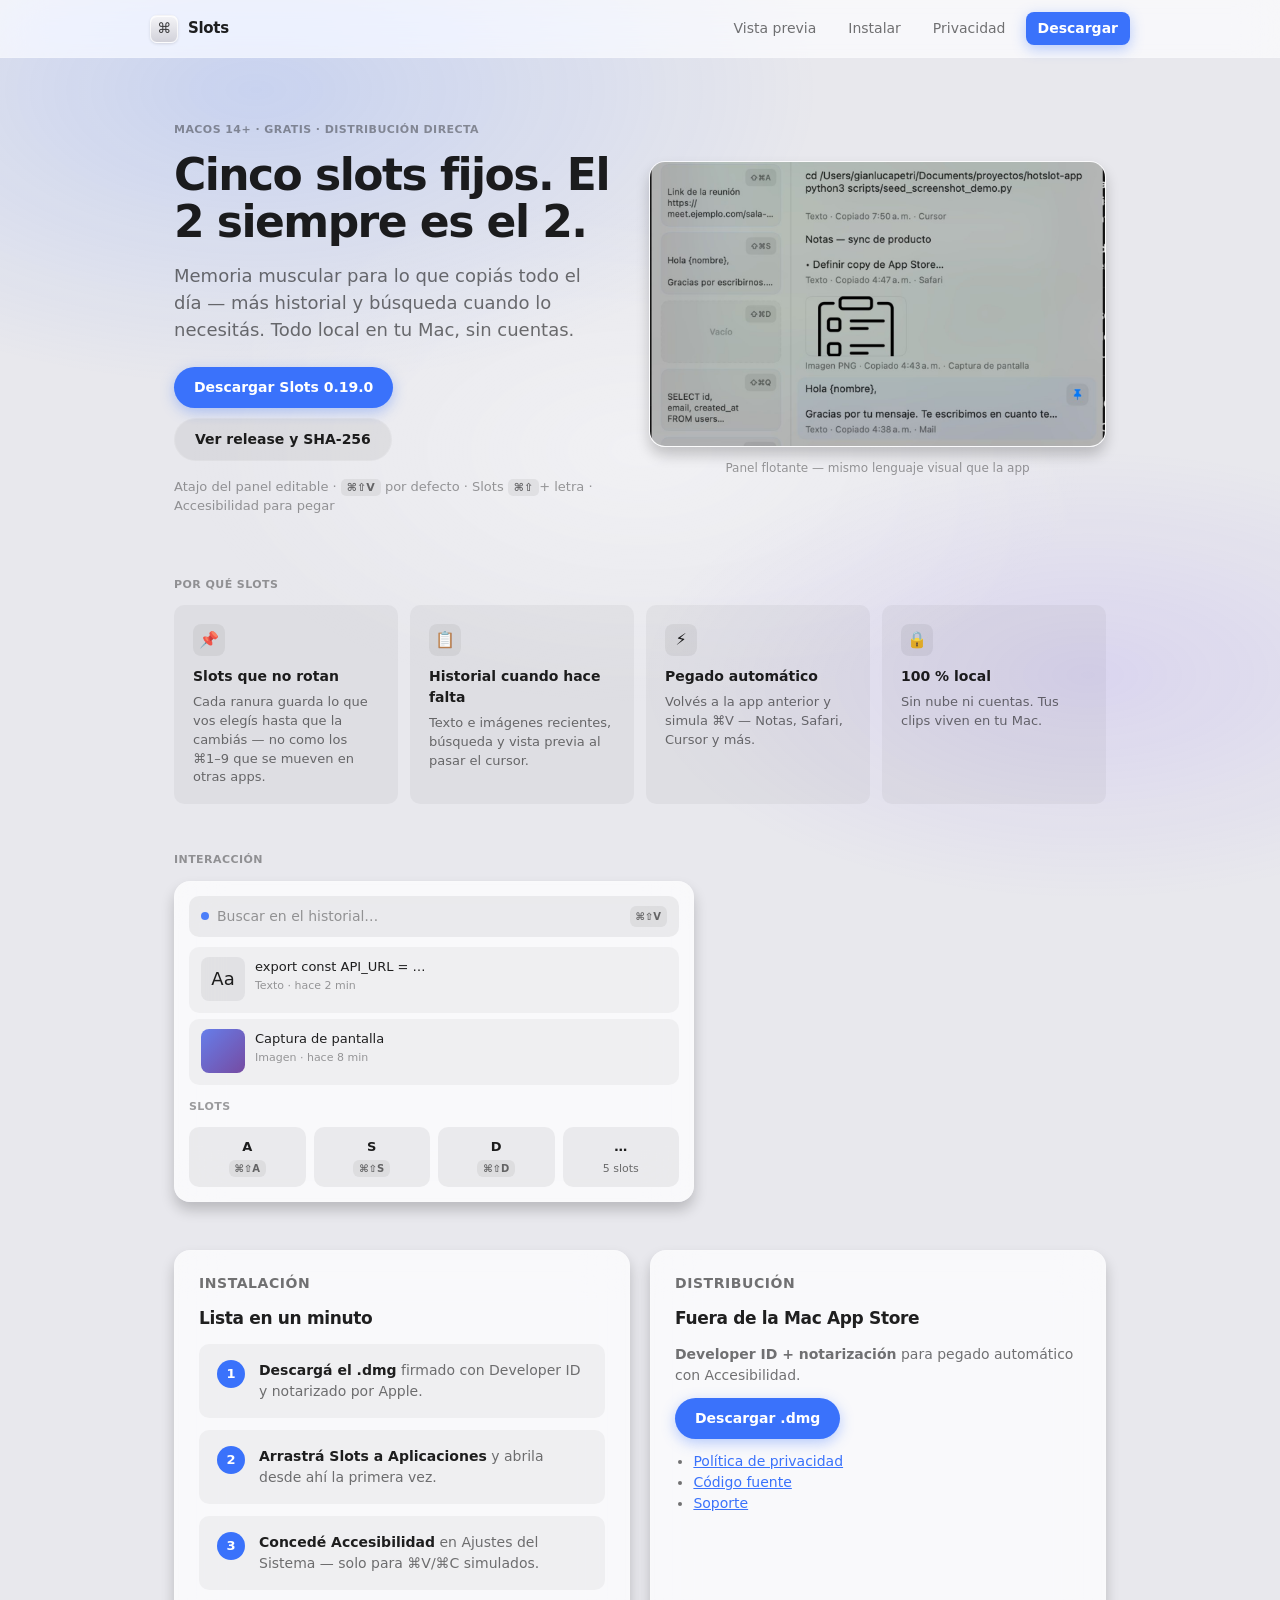
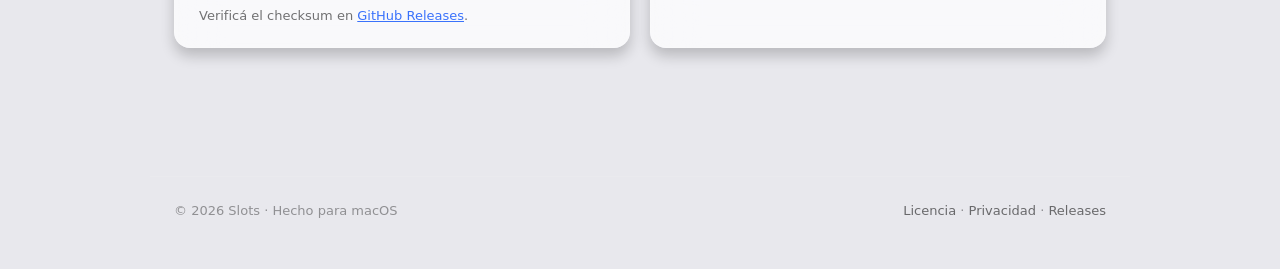
==== docs/index.html @ 7f7fb6ba "fix(mac): v0.19.0 — modales del panel y nueva biblioteca. Los .sheet no abrían en NSPanel; overlay c" ====
<!DOCTYPE html>
<html lang="es">
<head>
  <meta charset="utf-8">
  <meta name="viewport" content="width=device-width, initial-scale=1">
  <title>Slots — Portapapeles fijos para macOS</title>
  <meta name="description" content="Cinco slots fijos que no rotan, historial local y pegado automático. Gratis para macOS.">
  <meta property="og:title" content="Slots — Portapapeles fijos para macOS">
  <meta property="og:description" content="El slot 2 siempre es el slot 2. Developer ID + notarizado.">
  <meta property="og:type" content="website">
  <link rel="icon" href="favicon.svg" type="image/svg+xml">
  <link rel="stylesheet" href="hotslot.css">
</head>
<body>
  <div class="page-backdrop" aria-hidden="true"></div>

  <header class="site-header">
    <div class="site-header-inner">
      <a class="brand" href="./">
        <span class="brand-mark" aria-hidden="true">⌘</span>
        Slots
      </a>
      <nav class="nav-links" aria-label="Principal">
        <a href="#demo">Vista previa</a>
        <a href="#instalar">Instalar</a>
        <a href="privacy.html">Privacidad</a>
        <a class="btn btn-primary" id="nav-download" href="https://github.com/gianpetrii/hotslot-app/releases/latest/download/Slots-0.19.0.dmg">Descargar</a>
      </nav>
    </div>
  </header>

  <section class="hero">
    <div class="hero-copy">
      <p class="section-label">macOS 14+ · Gratis · Distribución directa</p>
      <h1>Cinco slots fijos. El 2 siempre es el 2.</h1>
      <p class="hero-lead">
        Memoria muscular para lo que copiás todo el día — más historial y búsqueda cuando lo necesitás.
        Todo local en tu Mac, sin cuentas.
      </p>
      <div class="hero-cta">
        <a class="btn btn-primary" id="hero-download" href="https://github.com/gianpetrii/hotslot-app/releases/latest/download/Slots-0.19.0.dmg">
          Descargar Slots 0.19.0
        </a>
        <a class="btn btn-secondary" href="https://github.com/gianpetrii/hotslot-app/releases/latest">Ver release y SHA-256</a>
      </div>
      <p class="hero-meta">
        Atajo del panel editable · <kbd>⌘⇧V</kbd> por defecto · Slots <kbd>⌘⇧</kbd>+ letra · Accesibilidad para pegar
      </p>
    </div>

    <div class="hero-panel-wrap">
      <div class="hero-panel panel-glass">
        <img
          class="panel-shot"
          src="app-store-screenshots/1280x800/01-panel-principal.png"
          width="1280"
          height="800"
          alt="Panel de Slots con historial y slots laterales"
          loading="eager"
          decoding="async"
        >
      </div>
      <p class="panel-chrome-caption">Panel flotante — mismo lenguaje visual que la app</p>
    </div>
  </section>

  <div class="content">
    <p class="section-label">Por qué Slots</p>
    <div class="features">
      <article class="feature-card">
        <div class="feature-icon" aria-hidden="true">📌</div>
        <h3>Slots que no rotan</h3>
        <p>Cada ranura guarda lo que vos elegís hasta que la cambiás — no como los ⌘1–9 que se mueven en otras apps.</p>
      </article>
      <article class="feature-card">
        <div class="feature-icon" aria-hidden="true">📋</div>
        <h3>Historial cuando hace falta</h3>
        <p>Texto e imágenes recientes, búsqueda y vista previa al pasar el cursor.</p>
      </article>
      <article class="feature-card">
        <div class="feature-icon" aria-hidden="true">⚡</div>
        <h3>Pegado automático</h3>
        <p>Volvés a la app anterior y simula ⌘V — Notas, Safari, Cursor y más.</p>
      </article>
      <article class="feature-card">
        <div class="feature-icon" aria-hidden="true">🔒</div>
        <h3>100 % local</h3>
        <p>Sin nube ni cuentas. Tus clips viven en tu Mac.</p>
      </article>
    </div>

    <div class="demo-block" id="demo">
      <p class="section-label">Interacción</p>
      <div class="demo-panel panel-glass">
        <div class="demo-search" role="presentation">
          <span class="dot" aria-hidden="true"></span>
          <span>Buscar en el historial…</span>
          <span style="margin-left: auto" class="kbd-badge">⌘⇧V</span>
        </div>
        <div class="demo-row">
          <div class="demo-thumb text" aria-hidden="true">Aa</div>
          <div class="demo-row-body">
            <p class="demo-row-title">export const API_URL = …</p>
            <p class="demo-row-sub">Texto · hace 2 min</p>
            <p class="demo-row-preview">Clic en el badge del atajo para editarlo — panel y slots.</p>
          </div>
        </div>
        <div class="demo-row">
          <div class="demo-thumb" aria-hidden="true"></div>
          <div class="demo-row-body">
            <p class="demo-row-title">Captura de pantalla</p>
            <p class="demo-row-sub">Imagen · hace 8 min</p>
            <p class="demo-row-preview">Dos badges por slot: pegar y guardar.</p>
          </div>
        </div>
        <p class="section-label" style="margin-top: 14px; margin-bottom: 8px;">Slots</p>
        <div class="slots-row">
          <div class="slot-chip"><strong>A</strong><span class="kbd-badge">⌘⇧A</span></div>
          <div class="slot-chip"><strong>S</strong><span class="kbd-badge">⌘⇧S</span></div>
          <div class="slot-chip"><strong>D</strong><span class="kbd-badge">⌘⇧D</span></div>
          <div class="slot-chip"><strong>…</strong>5 slots</div>
        </div>
      </div>
    </div>

    <div class="two-col" id="instalar">
      <div class="panel-glass glass-section">
        <p class="section-label">Instalación</p>
        <h2>Lista en un minuto</h2>
        <ol class="install-steps">
          <li>
            <span class="step-num">1</span>
            <p><strong>Descargá el .dmg</strong> firmado con Developer ID y notarizado por Apple.</p>
          </li>
          <li>
            <span class="step-num">2</span>
            <p><strong>Arrastrá Slots a Aplicaciones</strong> y abrila desde ahí la primera vez.</p>
          </li>
          <li>
            <span class="step-num">3</span>
            <p><strong>Concedé Accesibilidad</strong> en Ajustes del Sistema — solo para ⌘V/⌘C simulados.</p>
          </li>
        </ol>
        <p style="margin-top: 16px; font-size: 13px;">
          Verificá el checksum en
          <a href="https://github.com/gianpetrii/hotslot-app/releases/latest">GitHub Releases</a>.
        </p>
      </div>

      <div class="panel-glass glass-section">
        <p class="section-label">Distribución</p>
        <h2>Fuera de la Mac App Store</h2>
        <p>
          <strong>Developer ID + notarización</strong> para pegado automático con Accesibilidad.
        </p>
        <p>
          <a class="btn btn-primary" href="https://github.com/gianpetrii/hotslot-app/releases/latest/download/Slots-0.19.0.dmg">Descargar .dmg</a>
        </p>
        <ul>
          <li><a href="privacy.html">Política de privacidad</a></li>
          <li><a href="https://github.com/gianpetrii/hotslot-app">Código fuente</a></li>
          <li><a href="mailto:gianluca.petri.98@gmail.com">Soporte</a></li>
        </ul>
      </div>
    </div>
  </div>

  <footer class="site-footer">
    <span>© 2026 Slots · Hecho para macOS</span>
    <span>
      <a href="purchase.html">Licencia</a>
      ·
      <a href="privacy.html">Privacidad</a>
      ·
      <a href="https://github.com/gianpetrii/hotslot-app/releases/latest">Releases</a>
    </span>
  </footer>

  <script>
    (function () {
      var version = "0.19.0";
      var dmgName = "Slots-" + version + ".dmg";
      var base = "https://github.com/gianpetrii/hotslot-app/releases/latest/download/";
      document.querySelectorAll("#hero-download, #nav-download, .glass-section .btn-primary").forEach(function (el) {
        var href = el.getAttribute("href");
        if (href && href.indexOf(".dmg") !== -1) {
          el.setAttribute("href", base + dmgName);
        }
      });
    })();
  </script>
</body>
</html>
---- docs/hotslot.css ----
/* HotSlot web — tokens alineados a HotSlotDesign.swift */
:root {
  color-scheme: light dark;
  --panel-radius: 16px;
  --card-radius: 10px;
  --row-radius: 10px;
  --panel-width: 572px;
  --accent: #3a72fb;
  --accent-hover: #2f63e8;
  --spring: cubic-bezier(0.22, 1, 0.36, 1);
  --spring-bounce: cubic-bezier(0.16, 1.18, 0.28, 1);
  --text: rgba(0, 0, 0, 0.88);
  --text-secondary: rgba(0, 0, 0, 0.55);
  --text-tertiary: rgba(0, 0, 0, 0.38);
  --fill-row: rgba(0, 0, 0, 0.04);
  --fill-row-hover: rgba(0, 0, 0, 0.07);
  --fill-control: rgba(0, 0, 0, 0.06);
  --stroke-panel: rgba(255, 255, 255, 0.14);
  --glass: rgba(255, 255, 255, 0.72);
  --glass-strong: rgba(255, 255, 255, 0.85);
  --shadow-panel: 0 8px 14px rgba(0, 0, 0, 0.2);
  --shadow-soft: 0 2px 12px rgba(0, 0, 0, 0.08);
  --blur: 24px;
  --max-width: 980px;
  --release-dmg: Slots-0.19.0.dmg;
}

@media (prefers-color-scheme: dark) {
  :root {
    --text: rgba(255, 255, 255, 0.92);
    --text-secondary: rgba(255, 255, 255, 0.58);
    --text-tertiary: rgba(255, 255, 255, 0.38);
    --fill-row: rgba(255, 255, 255, 0.06);
    --fill-row-hover: rgba(255, 255, 255, 0.1);
    --fill-control: rgba(255, 255, 255, 0.08);
    --stroke-panel: rgba(255, 255, 255, 0.14);
    --glass: rgba(40, 40, 42, 0.72);
    --glass-strong: rgba(44, 44, 46, 0.88);
    --shadow-panel: 0 12px 28px rgba(0, 0, 0, 0.45);
    --shadow-soft: 0 2px 16px rgba(0, 0, 0, 0.35);
  }
}

*, *::before, *::after { box-sizing: border-box; }

html {
  scroll-behavior: smooth;
}

@media (prefers-reduced-motion: reduce) {
  html { scroll-behavior: auto; }
  *, *::before, *::after {
    animation-duration: 0.01ms !important;
    animation-iteration-count: 1 !important;
    transition-duration: 0.01ms !important;
  }
}

body {
  margin: 0;
  min-height: 100vh;
  font-family: -apple-system, BlinkMacSystemFont, "SF Pro Text", "SF Pro Display", system-ui, sans-serif;
  font-size: 15px;
  line-height: 1.5;
  color: var(--text);
  background: #e8e8ed;
  overflow-x: hidden;
}

@media (prefers-color-scheme: dark) {
  body { background: #1c1c1e; }
}

/* Fondo tipo escritorio macOS */
.page-backdrop {
  position: fixed;
  inset: 0;
  z-index: -1;
  background:
    radial-gradient(ellipse 80% 60% at 20% 10%, rgba(58, 114, 251, 0.18), transparent 55%),
    radial-gradient(ellipse 70% 50% at 85% 75%, rgba(120, 80, 255, 0.12), transparent 50%),
    radial-gradient(ellipse 50% 40% at 50% 50%, rgba(255, 255, 255, 0.4), transparent 70%);
  filter: blur(0);
}

@media (prefers-color-scheme: dark) {
  .page-backdrop {
    background:
      radial-gradient(ellipse 80% 60% at 20% 10%, rgba(58, 114, 251, 0.22), transparent 55%),
      radial-gradient(ellipse 70% 50% at 85% 75%, rgba(100, 60, 200, 0.15), transparent 50%),
      radial-gradient(ellipse 60% 50% at 50% 40%, rgba(255, 255, 255, 0.04), transparent 60%);
  }
}

.site-header {
  position: sticky;
  top: 0;
  z-index: 50;
  padding: 12px 20px;
  backdrop-filter: saturate(180%) blur(20px);
  -webkit-backdrop-filter: saturate(180%) blur(20px);
  background: color-mix(in srgb, var(--glass-strong) 75%, transparent);
  border-bottom: 0.5px solid color-mix(in srgb, var(--stroke-panel) 80%, transparent);
}

.site-header-inner {
  max-width: var(--max-width);
  margin: 0 auto;
  display: flex;
  align-items: center;
  justify-content: space-between;
  gap: 16px;
}

.brand {
  display: flex;
  align-items: center;
  gap: 10px;
  text-decoration: none;
  color: var(--text);
  font-weight: 600;
  font-size: 15px;
  letter-spacing: -0.02em;
}

.brand-mark {
  width: 28px;
  height: 28px;
  border-radius: 7px;
  background: linear-gradient(180deg, #f4f4f7 0%, #d2d2da 100%);
  border: 0.5px solid rgba(255, 255, 255, 0.75);
  box-shadow:
    0 1px 3px rgba(0, 0, 0, 0.12),
    inset 0 1px 0 rgba(255, 255, 255, 0.85);
  color: #3a3a3c;
  display: grid;
  place-items: center;
  font-size: 14px;
  font-weight: 500;
}

@media (prefers-color-scheme: dark) {
  .brand-mark {
    background: linear-gradient(180deg, #5c5c62 0%, #3d3d42 100%);
    border-color: rgba(255, 255, 255, 0.12);
    box-shadow:
      0 1px 4px rgba(0, 0, 0, 0.35),
      inset 0 1px 0 rgba(255, 255, 255, 0.12);
    color: #f2f2f7;
  }
}

.nav-links {
  display: flex;
  align-items: center;
  gap: 8px;
  flex-wrap: wrap;
}

.nav-links a {
  color: var(--text-secondary);
  text-decoration: none;
  font-size: 14px;
  padding: 6px 12px;
  border-radius: 8px;
  transition: background 0.2s var(--spring), color 0.2s var(--spring);
}

.nav-links a:hover {
  color: var(--text);
  background: var(--fill-control);
}

.panel-glass {
  background: var(--glass);
  backdrop-filter: saturate(180%) blur(var(--blur));
  -webkit-backdrop-filter: saturate(180%) blur(var(--blur));
  border-radius: var(--panel-radius);
  border: 0.5px solid var(--stroke-panel);
  box-shadow: var(--shadow-panel);
}

.section-label {
  font-size: 11px;
  font-weight: 600;
  letter-spacing: 0.04em;
  text-transform: uppercase;
  color: var(--text-tertiary);
  margin: 0 0 12px;
}

.btn {
  display: inline-flex;
  align-items: center;
  justify-content: center;
  gap: 8px;
  padding: 10px 20px;
  border-radius: 980px;
  font-size: 14px;
  font-weight: 600;
  text-decoration: none;
  border: none;
  cursor: pointer;
  transition: transform 0.25s var(--spring), box-shadow 0.25s var(--spring), background 0.2s;
}

.btn:active { transform: scale(0.98); }

.btn-primary {
  background: var(--accent);
  color: #fff !important;
  box-shadow: 0 4px 14px rgba(58, 114, 251, 0.35);
}

.btn-primary:hover {
  background: var(--accent-hover);
  box-shadow: 0 6px 20px rgba(58, 114, 251, 0.42);
}

.btn-secondary {
  background: var(--fill-control);
  color: var(--text) !important;
  border: 0.5px solid var(--stroke-panel);
}

.btn-secondary:hover {
  background: var(--fill-row-hover);
}

.hero {
  max-width: var(--max-width);
  margin: 0 auto;
  padding: 48px 24px 32px;
  display: grid;
  grid-template-columns: 1fr;
  gap: 40px;
  align-items: center;
}

@media (min-width: 860px) {
  .hero {
    grid-template-columns: 1fr 1.05fr;
    padding: 64px 24px 48px;
  }
}

.hero h1 {
  font-size: clamp(2rem, 4vw, 2.75rem);
  font-weight: 700;
  letter-spacing: -0.035em;
  line-height: 1.08;
  margin: 0 0 16px;
}

.hero-lead {
  font-size: 1.125rem;
  color: var(--text-secondary);
  margin: 0 0 24px;
  max-width: 36ch;
}

.hero-cta {
  display: flex;
  flex-wrap: wrap;
  gap: 10px;
  margin-bottom: 16px;
}

.hero-meta {
  font-size: 13px;
  color: var(--text-tertiary);
}

.hero-meta kbd {
  font-family: inherit;
  font-size: 11px;
  font-weight: 600;
  padding: 2px 6px;
  border-radius: 5px;
  background: var(--fill-control);
  color: var(--text-secondary);
}

/* Preview del panel */
.hero-panel-wrap {
  perspective: 1200px;
  display: flex;
  flex-direction: column;
  align-items: center;
  justify-content: center;
}

.hero-panel {
  width: min(100%, var(--panel-width));
  transform-origin: top center;
  animation: panel-unfold 1.1s var(--spring-bounce) both;
  animation-delay: 0.15s;
}

@keyframes panel-unfold {
  0% {
    opacity: 0;
    transform: scale(0.88) translateY(20px);
  }
  100% {
    opacity: 1;
    transform: scale(1) translateY(0);
  }
}

.panel-shot {
  display: block;
  width: 100%;
  height: auto;
  border-radius: calc(var(--panel-radius) - 1px);
}

.panel-chrome-caption {
  text-align: center;
  font-size: 12px;
  color: var(--text-tertiary);
  margin-top: 12px;
}

.content {
  max-width: var(--max-width);
  margin: 0 auto;
  padding: 0 24px 64px;
}

.features {
  display: grid;
  grid-template-columns: repeat(auto-fit, minmax(200px, 1fr));
  gap: 12px;
  margin-bottom: 48px;
}

.feature-card {
  padding: 18px 18px 16px;
  border-radius: var(--card-radius);
  background: var(--fill-row);
  border: 0.5px solid transparent;
  transition: background 0.3s var(--spring), transform 0.3s var(--spring), border-color 0.3s;
}

.feature-card:hover {
  background: var(--fill-row-hover);
  transform: translateY(-2px);
  border-color: color-mix(in srgb, var(--stroke-panel) 50%, transparent);
}

.feature-icon {
  width: 32px;
  height: 32px;
  border-radius: 8px;
  background: var(--fill-control);
  display: grid;
  place-items: center;
  font-size: 16px;
  margin-bottom: 10px;
}

.feature-card h3 {
  margin: 0 0 6px;
  font-size: 14px;
  font-weight: 600;
}

.feature-card p {
  margin: 0;
  font-size: 13px;
  color: var(--text-secondary);
  line-height: 1.45;
}

.demo-block {
  margin-bottom: 48px;
}

.demo-panel {
  padding: 14px;
  max-width: 520px;
}

.demo-search {
  display: flex;
  align-items: center;
  gap: 8px;
  padding: 10px 12px;
  border-radius: var(--card-radius);
  background: var(--fill-control);
  margin-bottom: 10px;
  font-size: 14px;
  color: var(--text-tertiary);
}

.demo-search .dot {
  width: 8px;
  height: 8px;
  border-radius: 50%;
  background: var(--accent);
  opacity: 0.9;
  animation: pulse 2s ease-in-out infinite;
}

@keyframes pulse {
  0%, 100% { opacity: 0.5; transform: scale(1); }
  50% { opacity: 1; transform: scale(1.15); }
}

.demo-row {
  display: flex;
  align-items: flex-start;
  gap: 10px;
  padding: 10px 12px;
  margin-bottom: 6px;
  border-radius: var(--row-radius);
  background: var(--fill-row);
  cursor: default;
  transition: background 0.32s cubic-bezier(0.32, 0.92, 0.32, 1), padding 0.32s cubic-bezier(0.32, 0.92, 0.32, 1);
}

.demo-row:hover {
  background: var(--fill-row-hover);
  padding-bottom: 14px;
}

.demo-thumb {
  width: 44px;
  height: 44px;
  border-radius: 8px;
  background: linear-gradient(135deg, #667eea 0%, #764ba2 100%);
  flex-shrink: 0;
}

.demo-thumb.text {
  background: var(--fill-control);
  font-size: 18px;
  display: grid;
  place-items: center;
}

.demo-row-body {
  flex: 1;
  min-width: 0;
}

.demo-row-title {
  font-size: 13px;
  margin: 0 0 2px;
  white-space: nowrap;
  overflow: hidden;
  text-overflow: ellipsis;
}

.demo-row-sub {
  font-size: 11px;
  color: var(--text-tertiary);
  margin: 0;
}

.demo-row-preview {
  font-size: 12px;
  color: var(--text-secondary);
  margin: 8px 0 0;
  max-height: 0;
  overflow: hidden;
  opacity: 0;
  transition: max-height 0.35s cubic-bezier(0.32, 0.92, 0.32, 1), opacity 0.25s;
}

.demo-row:hover .demo-row-preview {
  max-height: 80px;
  opacity: 1;
}

.kbd-badge {
  font-size: 10px;
  font-weight: 600;
  color: var(--text-secondary);
  padding: 3px 6px;
  border-radius: 6px;
  background: var(--fill-control);
  white-space: nowrap;
}

.slots-row {
  display: flex;
  gap: 8px;
  margin-top: 12px;
  flex-wrap: wrap;
}

.slot-chip {
  flex: 1;
  min-width: 64px;
  padding: 10px 8px;
  text-align: center;
  border-radius: var(--card-radius);
  background: var(--fill-control);
  font-size: 11px;
  color: var(--text-secondary);
  transition: transform 0.25s var(--spring), background 0.2s;
}

.slot-chip:hover {
  transform: scale(1.03);
  background: var(--fill-row-hover);
}

.slot-chip strong {
  display: block;
  font-size: 13px;
  color: var(--text);
  margin-bottom: 4px;
}

.install-steps {
  display: grid;
  gap: 12px;
  margin: 0;
  padding: 0;
  list-style: none;
}

.install-steps li {
  display: flex;
  gap: 14px;
  align-items: flex-start;
  padding: 16px 18px;
  border-radius: var(--card-radius);
  background: var(--fill-row);
}

.step-num {
  flex-shrink: 0;
  width: 28px;
  height: 28px;
  border-radius: 50%;
  background: var(--accent);
  color: #fff;
  font-size: 13px;
  font-weight: 700;
  display: grid;
  place-items: center;
}

.install-steps p {
  margin: 0;
  font-size: 14px;
  color: var(--text-secondary);
}

.install-steps strong {
  color: var(--text);
}

.two-col {
  display: grid;
  gap: 20px;
  margin-bottom: 48px;
}

@media (min-width: 720px) {
  .two-col { grid-template-columns: 1fr 1fr; }
}

.glass-section {
  padding: 22px 24px;
  margin-bottom: 16px;
}

.glass-section h2 {
  font-size: 17px;
  font-weight: 600;
  letter-spacing: -0.02em;
  margin: 0 0 12px;
}

.glass-section p {
  margin: 0 0 12px;
  color: var(--text-secondary);
  font-size: 14px;
}

.glass-section p:last-child { margin-bottom: 0; }

.glass-section ul {
  margin: 0;
  padding-left: 1.15rem;
  color: var(--text-secondary);
  font-size: 14px;
}

.glass-section a:not(.btn) {
  color: var(--accent);
}

.site-footer {
  max-width: var(--max-width);
  margin: 0 auto;
  padding: 24px 24px 48px;
  font-size: 13px;
  color: var(--text-tertiary);
  display: flex;
  flex-wrap: wrap;
  gap: 12px 20px;
  justify-content: space-between;
  border-top: 0.5px solid color-mix(in srgb, var(--stroke-panel) 60%, transparent);
}

.site-footer a {
  color: var(--text-secondary);
  text-decoration: none;
}

.site-footer a:hover { color: var(--text); }

/* Privacy / docs pages */
.doc-main {
  max-width: 680px;
  margin: 0 auto;
  padding: 40px 24px 64px;
}

.doc-main h1 {
  font-size: 2rem;
  font-weight: 700;
  letter-spacing: -0.03em;
  margin: 0 0 8px;
}

.doc-updated {
  color: var(--text-tertiary);
  font-size: 14px;
  margin-bottom: 28px;
}
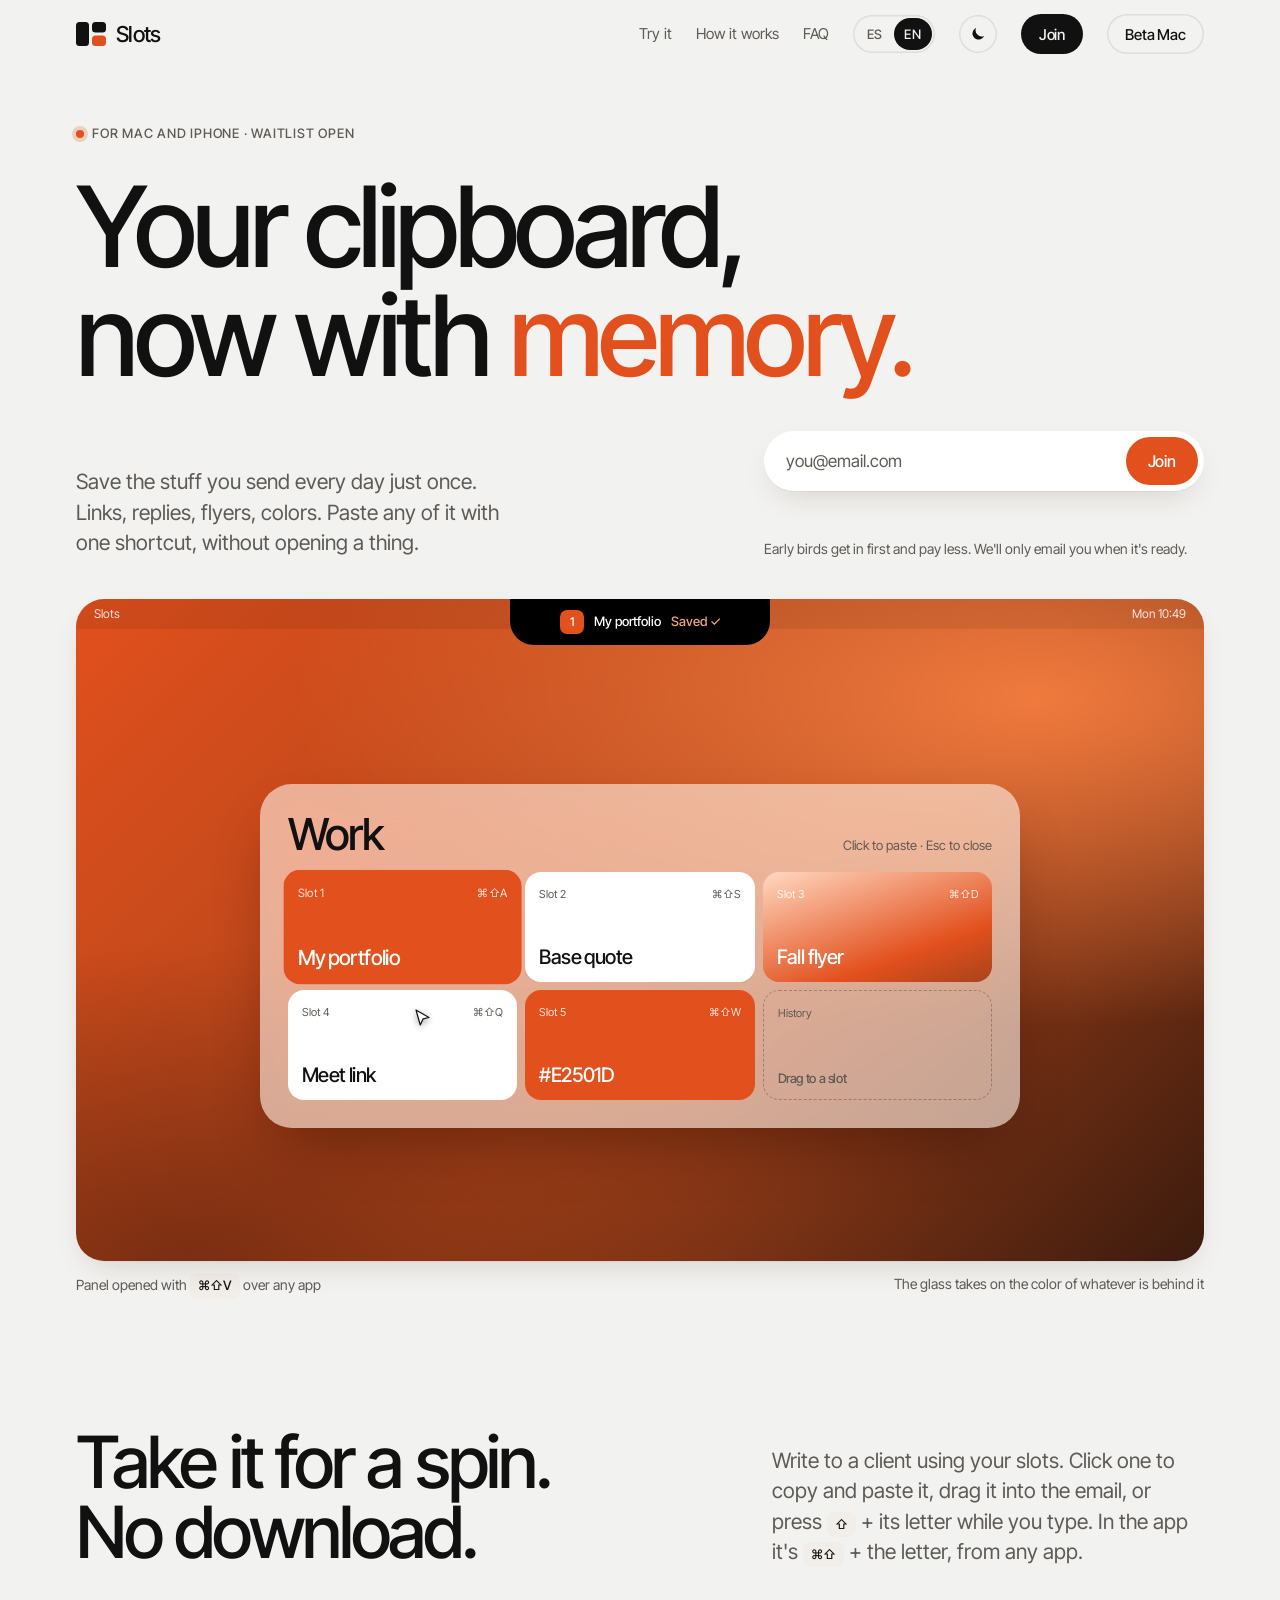
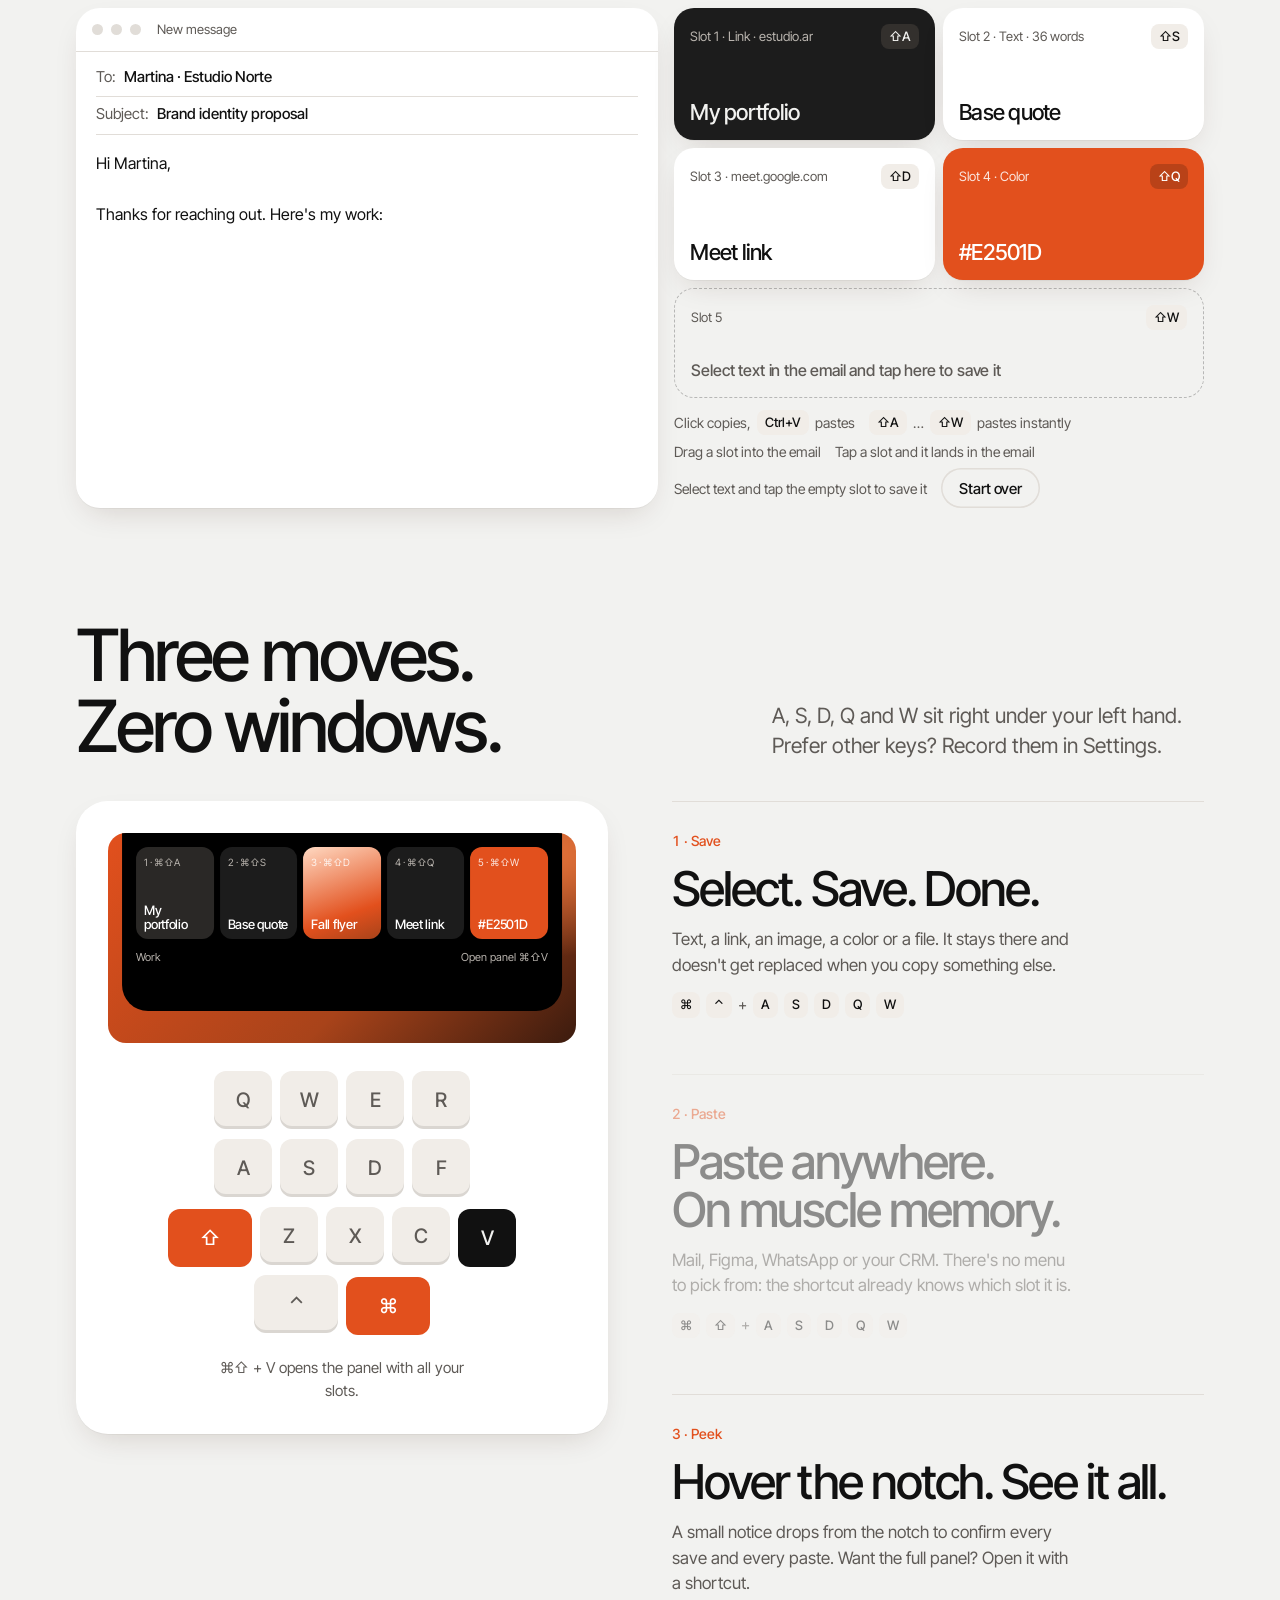
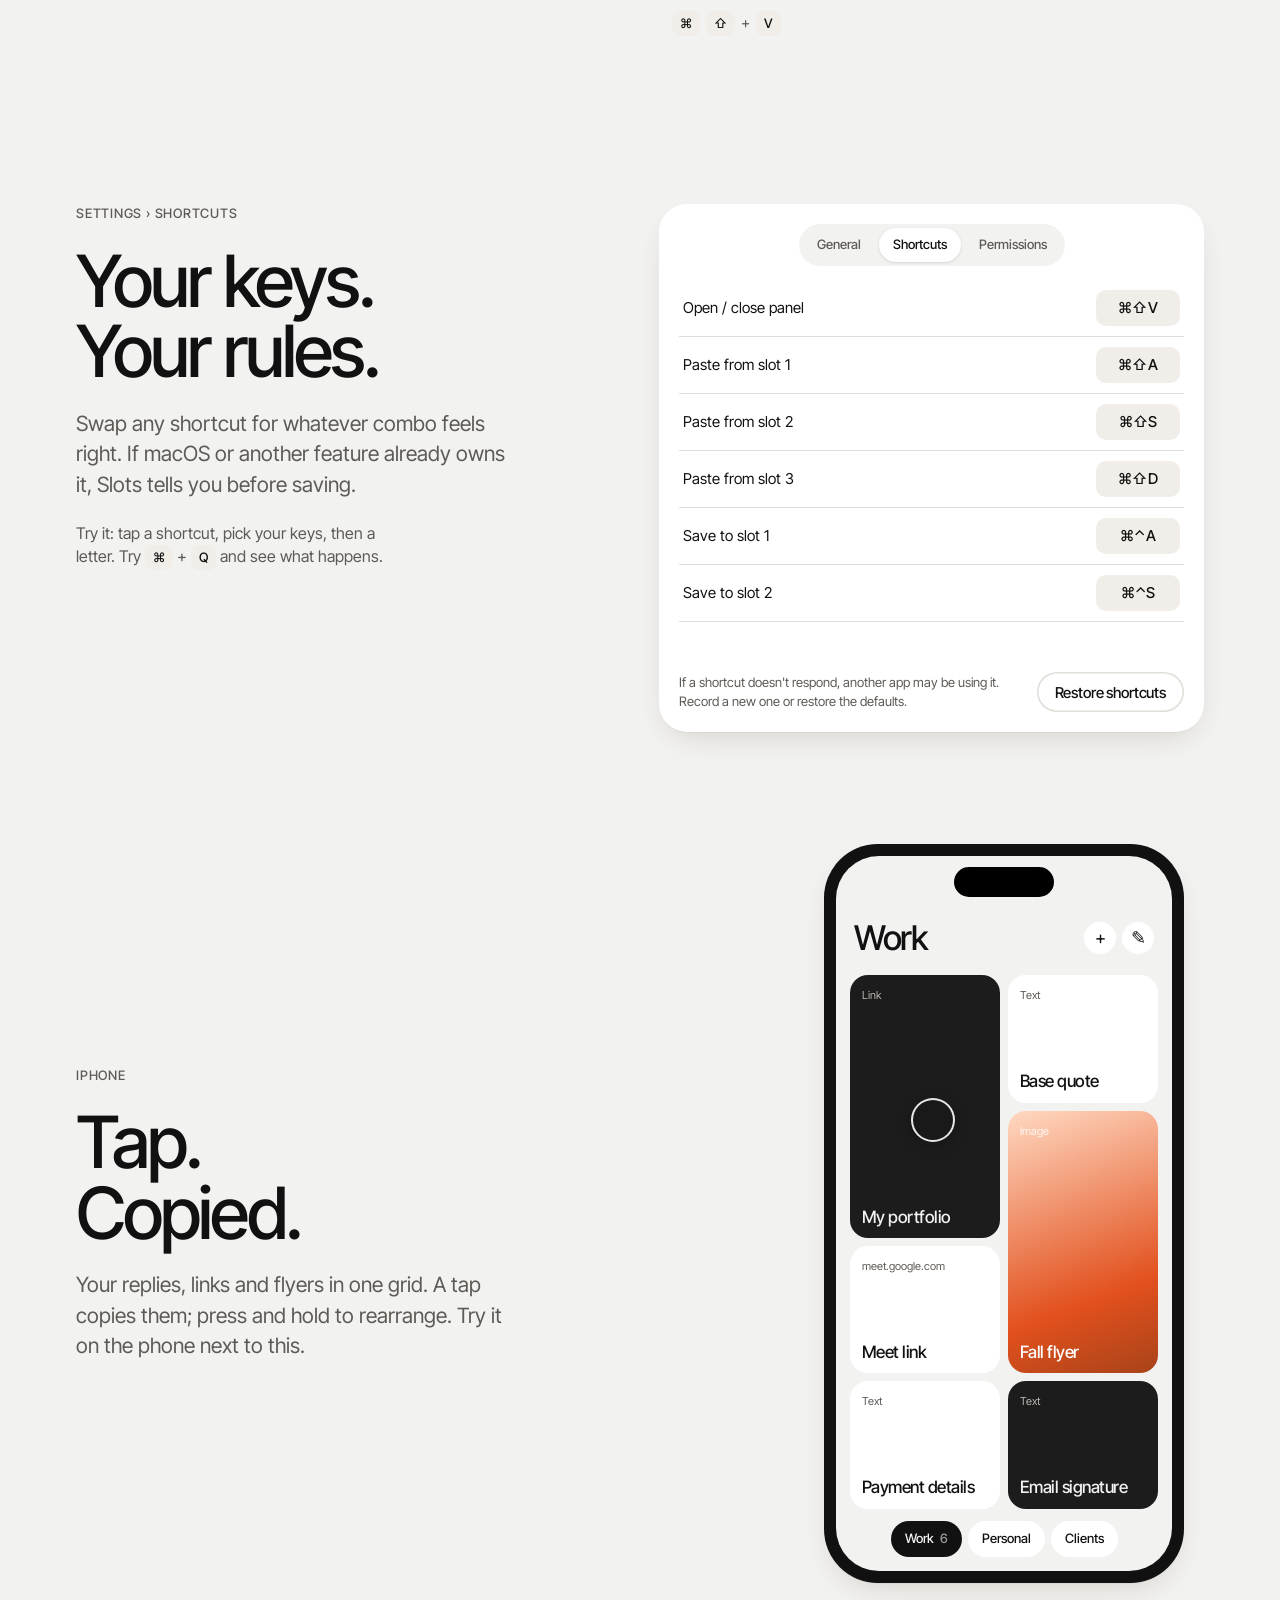
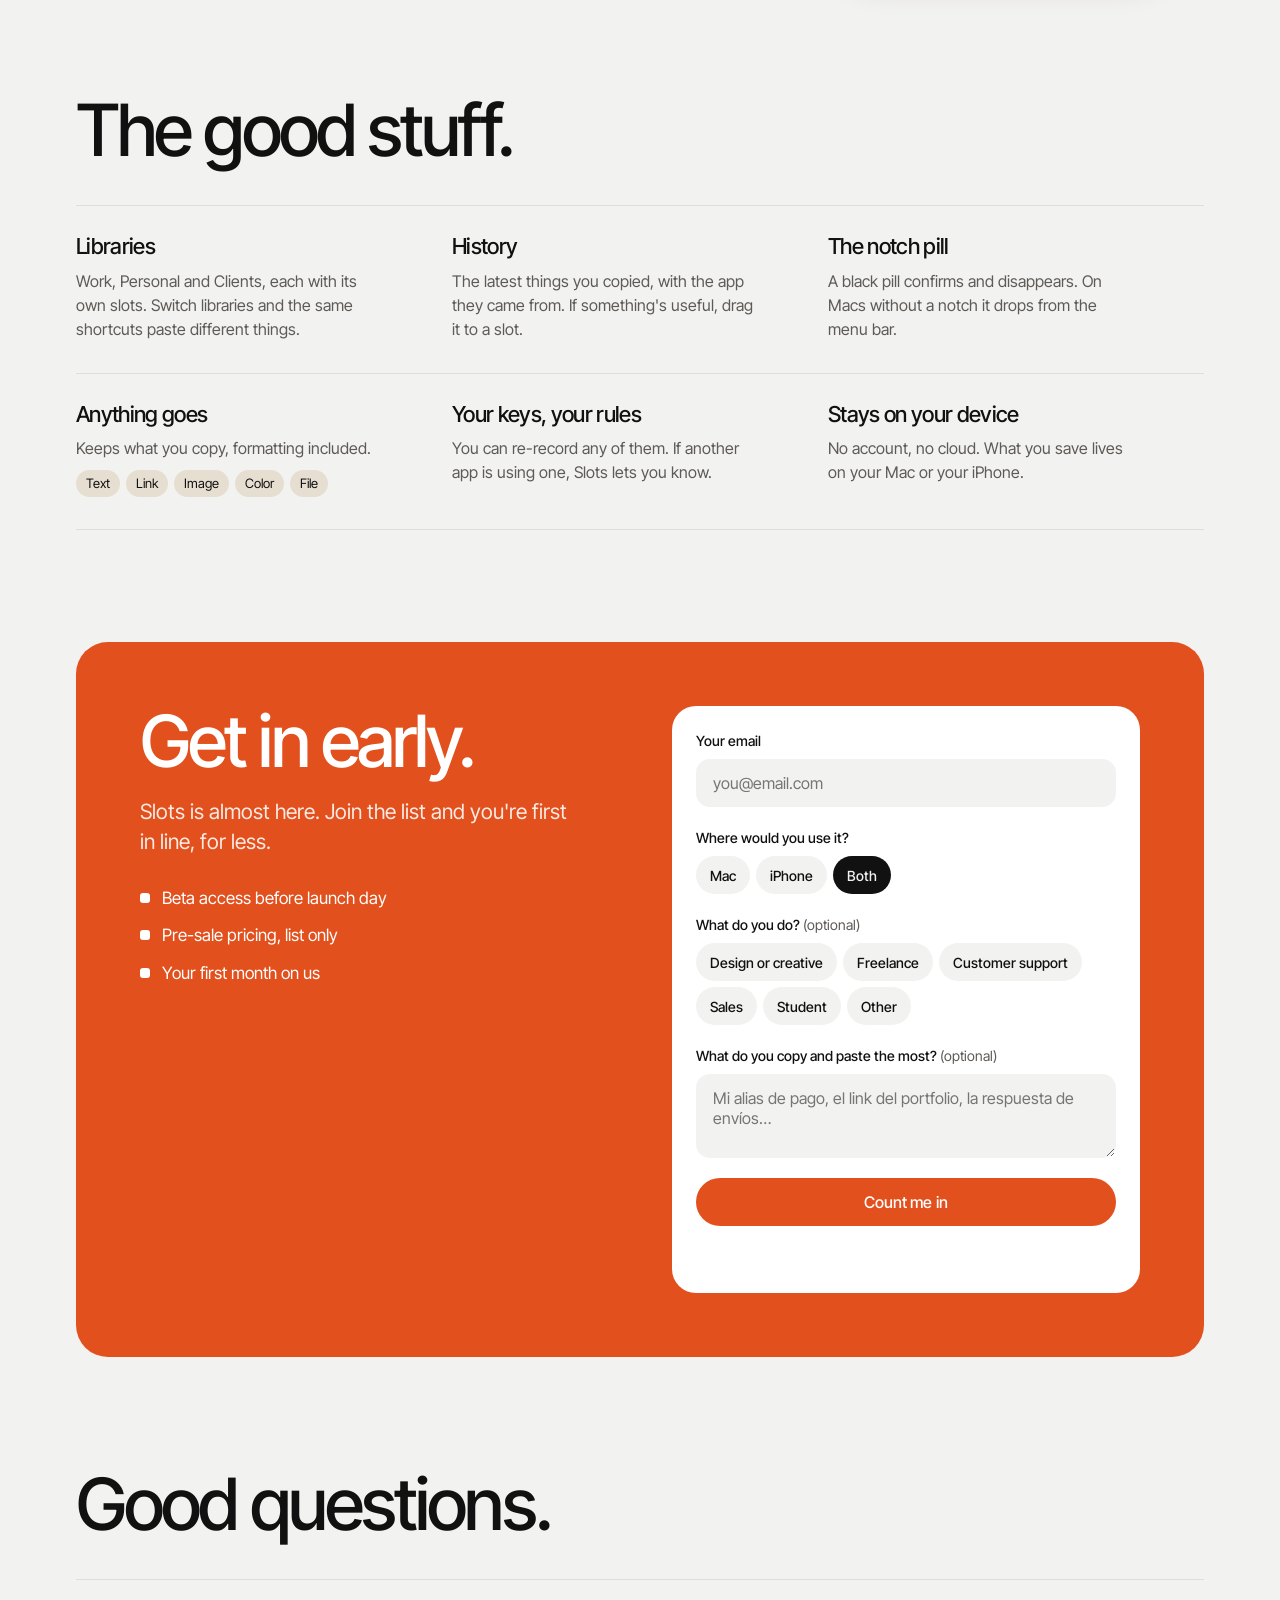
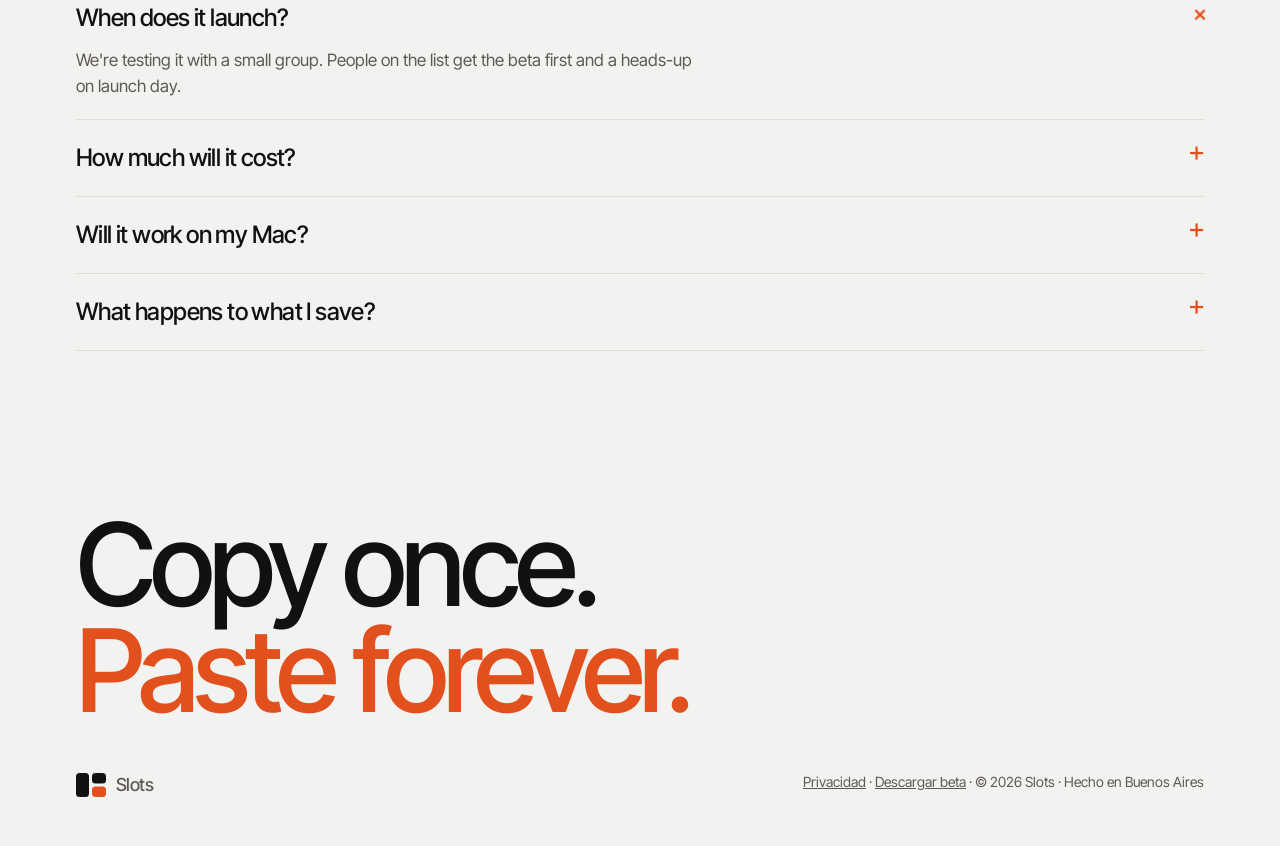
==== commit dadabd29: "docs: landing Slots (Dante) con beta y backlog Publica el handoff en docs/index.html, favicon y fuen" ====
--- a/docs/index.html
+++ b/docs/index.html
@@ -1,193 +1,1256 @@
-<!DOCTYPE html>
+<!doctype html>
 <html lang="es">
 <head>
-  <meta charset="utf-8">
-  <meta name="viewport" content="width=device-width, initial-scale=1">
-  <title>Slots — Portapapeles fijos para macOS</title>
-  <meta name="description" content="Cinco slots fijos que no rotan, historial local y pegado automático. Gratis para macOS.">
-  <meta property="og:title" content="Slots — Portapapeles fijos para macOS">
-  <meta property="og:description" content="El slot 2 siempre es el slot 2. Developer ID + notarizado.">
-  <meta property="og:type" content="website">
-  <link rel="icon" href="favicon.svg" type="image/svg+xml">
-  <link rel="stylesheet" href="hotslot.css">
+<meta charset="utf-8">
+<meta name="viewport" content="width=device-width,initial-scale=1,viewport-fit=cover">
+<meta property="og:title" content="Slots · Tu portapapeles, ahora con memoria">
+<meta property="og:description" content="Guardá una vez lo que mandás todos los días y pegalo con un atajo. Para Mac y iPhone. Anotate en la lista de espera.">
+<meta property="og:type" content="website">
+<meta name="theme-color" content="#F2F2F0">
+<style>:root{color-scheme:light;padding-top:env(safe-area-inset-top,0px);padding-bottom:env(safe-area-inset-bottom,0px)}body{margin:0}img{max-width:100%}[hidden]{display:none!important}</style>
 </head>
 <body>
-  <div class="page-backdrop" aria-hidden="true"></div>
-
-  <header class="site-header">
-    <div class="site-header-inner">
-      <a class="brand" href="./">
-        <span class="brand-mark" aria-hidden="true">⌘</span>
-        Slots
-      </a>
-      <nav class="nav-links" aria-label="Principal">
-        <a href="#demo">Vista previa</a>
-        <a href="#instalar">Instalar</a>
-        <a href="privacy.html">Privacidad</a>
-        <a class="btn btn-primary" id="nav-download" href="https://github.com/gianpetrii/hotslot-app/releases/latest/download/Slots-0.19.0.dmg">Descargar</a>
-      </nav>
+<title>Slots</title>
+<meta name="claude:viewport-fit-sides" content="cover">
+<link rel="icon" type="image/svg+xml" href="data:image/svg+xml,%3Csvg xmlns='http://www.w3.org/2000/svg' viewBox='-1 -4 32 32'%3E%3Cstyle%3E.c%7Bfill:%23111%7D@media (prefers-color-scheme:dark)%7B.c%7Bfill:%23F2F2F0%7D%7D%3C/style%3E%3Crect class='c' x='0' y='0' width='13' height='24' rx='3.5'/%3E%3Crect class='c' x='16' y='0' width='14' height='10.5' rx='3.5'/%3E%3Crect x='16' y='13.5' width='14' height='10.5' rx='3.5' fill='%23E2501D'/%3E%3C/svg%3E">
+<meta name="description" content="Slots: tu portapapeles, ahora con memoria. Para Mac y iPhone. Anotate en la lista de espera.">
+<link rel="preconnect" href="https://fonts.googleapis.com">
+<link rel="preconnect" href="https://fonts.gstatic.com" crossorigin>
+<link rel="stylesheet" href="https://fonts.googleapis.com/css2?family=Inter+Tight:wght@400;500;600&display=swap">
+<style>
+/* Layout: una sola columna editorial a 1160px; titulares gigantes y apretados, cards de slot como único objeto con borde. Manual de marca Slots. */
+:root{
+  --papel:#F2F2F0; --tinta:#111111; --naranja:#E2501D; --oxido:#A8431A; --arena:#E7DED2;
+  --card:#FFFFFF; --card-osc:#1C1C1C; --sobre-osc:#B9B4AE; --mute:#5E5A56; --linea:#E1DDD8;
+  --tecla:#F1EDE8; --vidrio:rgba(246,241,235,.62); --sombra:0 1px 0 rgba(17,17,17,.04),0 12px 32px -12px rgba(60,30,10,.18);
+  --sobre-naranja:#FFFFFF;
+  --f:"Inter Tight",ui-sans-serif,-apple-system,"Helvetica Neue",Arial,sans-serif;
+  --r-card:20px; --r-win:32px;
+}
+@media (prefers-color-scheme:dark){:root:not([data-theme="light"]){
+  --papel:#0F0E0D; --tinta:#F2F2F0; --naranja:#EE5A26; --oxido:#E08A63; --arena:#2A2420;
+  --card:#1C1B1A; --card-osc:#262422; --sobre-osc:#B9B4AE; --mute:#A9A39C; --linea:#2E2B28;
+  --tecla:#262321; --vidrio:rgba(30,28,26,.66); --sombra:0 1px 0 rgba(0,0,0,.3),0 16px 40px -16px rgba(0,0,0,.6);
+  color-scheme:dark}}
+:root[data-theme="dark"]{
+  --papel:#0F0E0D; --tinta:#F2F2F0; --naranja:#EE5A26; --oxido:#E08A63; --arena:#2A2420;
+  --card:#1C1B1A; --card-osc:#262422; --sobre-osc:#B9B4AE; --mute:#A9A39C; --linea:#2E2B28;
+  --tecla:#262321; --vidrio:rgba(30,28,26,.66); --sombra:0 1px 0 rgba(0,0,0,.3),0 16px 40px -16px rgba(0,0,0,.6);
+  color-scheme:dark}
+
+*{box-sizing:border-box}
+[hidden]{display:none!important}
+body{background:var(--papel);color:var(--tinta);font-family:var(--f);font-size:17px;line-height:1.5;-webkit-font-smoothing:antialiased}
+body::before{content:"";position:fixed;inset:0 0 auto;height:env(safe-area-inset-top,0px);z-index:30;background:var(--papel)}
+.wrap{max-width:1160px;margin:0 auto;padding-left:max(16px,env(safe-area-inset-left,0px));padding-right:max(16px,env(safe-area-inset-right,0px))}
+a{color:inherit}
+h1,h2,h3{font-weight:500;letter-spacing:-.04em;line-height:.98;margin:0;text-wrap:balance}
+h1{font-size:clamp(48px,9vw,112px)}
+h2{font-size:clamp(38px,6vw,72px)}
+h3{font-size:24px;letter-spacing:-.03em;line-height:1.1}
+p{margin:0}
+.lead{font-size:clamp(18px,2vw,21px);color:var(--mute);max-width:36ch;line-height:1.45}
+.eyebrow{font-size:13px;font-weight:500;letter-spacing:.06em;text-transform:uppercase;color:var(--mute);display:flex;align-items:center;gap:8px}
+.dot{width:8px;height:8px;border-radius:50%;background:var(--naranja);box-shadow:0 0 0 4px color-mix(in srgb,var(--naranja) 22%,transparent)}
+kbd,.key{font-family:var(--f);font-size:13px;font-weight:500;background:var(--tecla);color:var(--tinta);border-radius:8px;padding:3px 8px;display:inline-flex;align-items:center;gap:2px;font-variant-numeric:tabular-nums;white-space:nowrap}
+:focus-visible{outline:2px solid var(--naranja);outline-offset:3px}
+
+/* nav */
+nav{position:sticky;top:env(safe-area-inset-top,0px);z-index:20;background:color-mix(in srgb,var(--papel) 82%,transparent);backdrop-filter:blur(14px);-webkit-backdrop-filter:blur(14px)}
+nav .wrap{display:flex;align-items:center;justify-content:space-between;gap:16px;padding-block:14px}
+.logo{display:flex;align-items:center;gap:10px;font-weight:500;font-size:22px;letter-spacing:-.03em;text-decoration:none}
+.logo svg{width:30px;height:24px;display:block}
+.logo .c{fill:var(--tinta)} .logo .o{fill:var(--naranja)}
+.nav-links{display:flex;align-items:center;gap:24px;font-size:15px}
+.nav-links a:not(.btn){text-decoration:none;color:var(--mute)}
+.nav-links a:not(.btn):hover{color:var(--tinta)}
+@media (max-width:640px){.nav-links a:not(.btn){display:none}}
+
+.btn{height:48px;padding:0 22px;border-radius:999px;border:0;background:var(--tinta);color:var(--papel);font:500 16px/1 var(--f);letter-spacing:-.01em;display:inline-flex;align-items:center;justify-content:center;gap:8px;cursor:pointer;text-decoration:none;white-space:nowrap;transition:transform .15s ease,background .15s}
+.btn:hover{transform:translateY(-1px)}
+.btn:active{transform:translateY(0) scale(.98)}
+.btn.acento{background:var(--naranja);color:var(--sobre-naranja)}
+.btn.chico{height:40px;padding:0 18px;font-size:15px}
+.btn.fantasma{background:transparent;color:var(--tinta);box-shadow:inset 0 0 0 1.5px var(--linea)}
+.btn[disabled]{opacity:.55;cursor:default;transform:none}
+
+/* hero */
+.hero{padding-block:56px 40px;display:grid;gap:40px;grid-template-columns:minmax(0,1fr)}
+.hero>*,.hero-row>*{min-width:0}
+@media (max-width:480px){h1{font-size:clamp(36px,11.2vw,56px)}}
+.hero-top{display:grid;gap:28px}
+.hero h1 .n{color:var(--naranja)}
+.hero-row{display:grid;gap:28px;align-items:end}
+@media (min-width:920px){.hero-row{grid-template-columns:1fr 440px}}
+.quick{display:flex;gap:8px;background:var(--card);border-radius:999px;padding:6px;box-shadow:var(--sombra);max-width:480px}
+.quick input{flex:1;min-width:0;border:0;background:transparent;font:400 17px var(--f);color:var(--tinta);padding:0 16px;height:48px;outline:none}
+.quick input::placeholder{color:var(--mute)}
+.fine{font-size:14px;color:var(--mute);margin-top:12px}
+.estado{font-size:15px;margin-top:12px;min-height:1.5em}
+.estado.ok{color:var(--tinta)} .estado.error{color:var(--oxido)}
+
+/* pantalla (video en loop) */
+.pantalla{position:relative;border-radius:28px;overflow:hidden;aspect-ratio:16/9.4;max-width:100%;background:
+  radial-gradient(120% 90% at 85% 15%,#F07A3E 0%,rgba(240,122,62,0) 55%),
+  radial-gradient(90% 80% at 10% 100%,#7A2E12 0%,rgba(122,46,18,0) 60%),
+  linear-gradient(135deg,#E2501D 0%,#A8431A 55%,#3B1B0E 100%);box-shadow:var(--sombra)}
+.pantalla video{position:absolute;inset:0;width:100%;height:100%;object-fit:cover}
+.barra{position:absolute;top:0;left:0;right:0;height:30px;display:flex;align-items:center;justify-content:space-between;padding:0 18px;font-size:12px;color:rgba(255,255,255,.85);background:rgba(0,0,0,.08)}
+.isla{position:absolute;top:0;left:50%;transform:translateX(-50%);height:30px;min-width:150px;background:#000;color:#fff;border-radius:0 0 18px 18px;display:flex;align-items:center;justify-content:center;gap:10px;padding:0 16px;font-size:13px;font-weight:500;transition:min-width .45s cubic-bezier(.3,1.4,.5,1),height .45s cubic-bezier(.3,1.4,.5,1),border-radius .45s;z-index:3;white-space:nowrap;overflow:hidden}
+.isla .in{display:flex;align-items:center;gap:10px;opacity:0;transition:opacity .2s}
+.isla.on{min-width:260px;height:46px;border-radius:0 0 24px 24px}
+.isla.on .in{opacity:1}
+.isla .num{width:24px;height:24px;border-radius:7px;background:#E2501D;display:grid;place-items:center;font-size:12px;color:#fff}
+.isla .ok{color:#F5A27D}
+.panel{position:absolute;left:50%;top:54%;transform:translate(-50%,-50%);width:min(82%,760px);background:var(--vidrio);backdrop-filter:blur(26px) saturate(1.3);-webkit-backdrop-filter:blur(26px) saturate(1.3);border-radius:clamp(16px,2.6vw,32px);padding:clamp(12px,2.4vw,28px);box-shadow:0 30px 60px -20px rgba(40,10,0,.45);display:grid;gap:clamp(8px,1.4vw,16px)}
+.panel-head{display:flex;align-items:baseline;justify-content:space-between;gap:12px}
+.panel-head b{font-weight:500;font-size:clamp(20px,3.6vw,44px);letter-spacing:-.04em;line-height:1}
+.panel-head span{font-size:clamp(10px,1.1vw,13px);color:var(--mute)}
+.panel-grid{display:grid;grid-template-columns:repeat(3,1fr);gap:clamp(4px,.8vw,8px)}
+.ps{background:var(--card);border-radius:clamp(8px,1.4vw,16px);padding:clamp(6px,1.2vw,14px);display:grid;gap:clamp(2px,.6vw,10px);min-height:clamp(54px,9vw,110px);align-content:space-between;transition:transform .35s cubic-bezier(.3,1.4,.5,1),background .3s}
+.ps small{font-size:clamp(8px,.9vw,11px);color:var(--mute);display:flex;justify-content:space-between;gap:4px}
+.ps strong{font-weight:500;font-size:clamp(11px,1.7vw,20px);letter-spacing:-.03em;line-height:1.05}
+.ps.osc{background:var(--card-osc);color:#F2F2F0}
+.ps.osc small{color:var(--sobre-osc)}
+.ps.img{background:linear-gradient(160deg,#FFD9C2,#E2501D 70%,#A8431A);color:#fff}
+.ps.img small{color:rgba(255,255,255,.85)}
+.ps.vacio{background:transparent;border:1.5px dashed color-mix(in srgb,var(--tinta) 28%,transparent)}
+.ps.vacio strong{color:var(--mute);font-size:clamp(9px,1.1vw,13px)}
+.ps.pulse{transform:scale(1.04);background:var(--naranja);color:#fff}
+.ps.pulse small{color:rgba(255,255,255,.85)}
+.cursor{position:absolute;width:18px;height:18px;z-index:4;transition:left .8s cubic-bezier(.6,0,.2,1),top .8s cubic-bezier(.6,0,.2,1);pointer-events:none;filter:drop-shadow(0 2px 3px rgba(0,0,0,.35))}
+.pantalla-pie{display:flex;justify-content:space-between;gap:12px;flex-wrap:wrap;font-size:14px;color:var(--mute);margin-top:12px}
+@media (max-width:560px){.pantalla{aspect-ratio:1/1.02}.panel{top:57%;width:88%}.panel-grid{grid-template-columns:repeat(2,1fr)}.ps:nth-child(n+5){display:none}.barra span:last-child{display:none}}
+
+/* secciones */
+section.bloque{padding-block:88px}
+.sec-head{display:grid;gap:18px;margin-bottom:40px}
+@media (min-width:920px){.sec-head{grid-template-columns:1fr 1fr;align-items:end}.sec-head .lead{justify-self:end}}
+
+/* demo */
+.demo{display:grid;gap:16px}
+@media (min-width:920px){.demo{grid-template-columns:1.1fr 1fr}}
+.ventana{background:var(--card);border-radius:24px;box-shadow:var(--sombra);overflow:hidden;position:relative;display:flex;flex-direction:column;min-width:0}
+.ventana-top{height:44px;display:flex;align-items:center;gap:8px;padding:0 16px;border-bottom:1px solid var(--linea);position:relative}
+.ventana-top i{width:11px;height:11px;border-radius:50%;background:var(--linea)}
+.ventana-top .t{margin-left:8px;font-size:13px;color:var(--mute)}
+.ventana .isla{top:0;height:26px;min-width:110px;font-size:12px}
+.ventana .isla:not(.on){opacity:0;min-width:60px;transition:opacity .25s,min-width .45s,height .45s}
+.ventana .isla.on{height:40px;min-width:230px}
+.campos{padding:14px 20px 0;display:grid;gap:6px;font-size:15px;color:var(--mute)}
+.campos div{display:flex;gap:8px;border-bottom:1px solid var(--linea);padding-bottom:8px}
+.campos b{font-weight:500;color:var(--tinta)}
+#doc{flex:1;min-height:260px;border:0;resize:none;background:transparent;color:var(--tinta);font:400 16px/1.6 var(--f);padding:16px 20px 20px;outline:none;width:100%}
+.mini{display:grid;gap:12px;align-content:start}
+.mini-grid{display:grid;grid-template-columns:1fr 1fr;gap:8px}
+.slot{all:unset;box-sizing:border-box;cursor:pointer;background:var(--card);border-radius:var(--r-card);padding:16px;display:grid;grid-template-columns:minmax(0,1fr);gap:18px;align-content:space-between;min-height:132px;box-shadow:var(--sombra);transition:transform .2s cubic-bezier(.3,1.4,.5,1),background .2s;min-width:0;position:relative}
+.slot:hover{transform:translateY(-2px)}
+.slot:focus-visible{outline:2px solid var(--naranja);outline-offset:3px}
+.slot .meta{display:flex;justify-content:space-between;align-items:center;gap:8px;font-size:13px;color:var(--mute)}
+.slot .meta span{overflow:hidden;text-overflow:ellipsis;white-space:nowrap;min-width:0}
+.slot .meta .key{flex:none;overflow:visible}
+.slot strong{font-weight:500;font-size:22px;letter-spacing:-.035em;line-height:1.05;overflow-wrap:anywhere}
+.slot.osc{background:var(--card-osc);color:#F2F2F0}
+.slot.osc .meta{color:var(--sobre-osc)}
+.slot.osc .key{background:#33302D;color:#F2F2F0}
+.slot.color{background:#E2501D;color:#fff}
+.slot.color .meta{color:rgba(255,255,255,.85)}
+.slot.color .key{background:rgba(0,0,0,.18);color:#fff}
+.slot.vacio{background:transparent;box-shadow:none;border:1.5px dashed color-mix(in srgb,var(--tinta) 26%,transparent)}
+.slot.vacio strong{font-size:16px;color:var(--mute);letter-spacing:-.01em;line-height:1.3}
+.slot.flash{animation:flash .5s ease}
+@keyframes flash{0%{transform:scale(1)}40%{transform:scale(.96)}100%{transform:scale(1)}}
+.slot.ancho{grid-column:1/-1;min-height:110px}
+.ayuda{font-size:14px;color:var(--mute);display:flex;flex-wrap:wrap;gap:6px 14px;align-items:center}
+.ayuda span{display:inline-flex;align-items:center;gap:6px}
+
+.solo-tactil{display:none}
+@media (hover:none) and (pointer:coarse){
+  .solo-desk{display:none!important}
+  .solo-tactil{display:inline-flex}
+  p.solo-tactil{display:block}
+  #doc{min-height:170px;caret-color:transparent}
+  .slot{min-height:92px;padding:14px;gap:10px}
+  .slot strong{font-size:18px}
+  .slot.ancho{min-height:80px}
+  .slot:hover{transform:none}
+  .slot:active{transform:scale(.97)}
+}
+
+/* cómo funciona */
+.pasos{display:grid;gap:24px}
+@media (min-width:920px){.pasos{grid-template-columns:1fr 1fr;gap:64px}}
+.teclado{position:sticky;top:120px;align-self:start;background:var(--card);border-radius:var(--r-win);padding:32px;box-shadow:var(--sombra);display:grid;gap:10px;justify-items:center}
+@media (max-width:919px){.teclado{position:static;padding:10px;border-radius:24px}.teclado .fila,.teclado p{display:none}}
+/* notch del paso 3 */
+.np-pantalla{width:100%;height:210px;border-radius:18px;position:relative;overflow:hidden;margin-bottom:18px;background:
+  radial-gradient(120% 90% at 85% 10%,#F07A3E 0%,rgba(240,122,62,0) 55%),linear-gradient(135deg,#E2501D 0%,#A8431A 60%,#3B1B0E 100%)}
+@media (max-width:919px){.np-pantalla{margin-bottom:0;height:190px}}
+.np{position:absolute;top:0;left:50%;transform:translateX(-50%);background:#000;color:#fff;border-radius:0 0 16px 16px;width:120px;height:26px;overflow:hidden;cursor:pointer;transition:width .5s cubic-bezier(.3,1.3,.5,1),height .5s cubic-bezier(.3,1.3,.5,1),border-radius .4s}
+.np-pill{position:absolute;inset:0;display:flex;align-items:center;justify-content:center;gap:8px;font-size:13px;font-weight:500;white-space:nowrap;opacity:0;transition:opacity .2s}
+.np-num{width:22px;height:22px;border-radius:7px;background:#E2501D;display:grid;place-items:center;font-size:12px}
+.np-ok{color:#F5A27D}
+.np-guardado,.np-pegado{display:none}
+.np.guardar .np-guardado,.np.pegar .np-pegado{display:inline}
+.np.guardar,.np.pegar{width:min(270px,92%);height:42px;border-radius:0 0 22px 22px}
+.np.guardar .np-pill,.np.pegar .np-pill{opacity:1}
+.np-todo{position:absolute;left:0;right:0;top:0;padding:14px;display:grid;gap:10px;opacity:0;transition:opacity .2s}
+.np.ver,.np:hover{width:94%;height:178px;border-radius:0 0 26px 26px}
+@media (max-width:919px){.np.ver,.np:hover{height:146px}}
+.np.ver .np-pill,.np:hover .np-pill{opacity:0}
+.np.ver .np-todo,.np:hover .np-todo{opacity:1;transition-delay:.15s}
+.np-grid{display:grid;grid-template-columns:repeat(5,minmax(0,1fr));gap:6px}
+.np-s{background:#1C1C1C;border-radius:12px;padding:8px;min-height:92px;display:flex;flex-direction:column;justify-content:space-between;min-width:0}
+.np-s small{font-size:10px;color:#B9B4AE;white-space:nowrap;overflow:hidden;text-overflow:ellipsis}
+.np-s b{font-weight:500;font-size:13px;letter-spacing:-.02em;line-height:1.1;-webkit-hyphens:auto;hyphens:auto;overflow-wrap:break-word}
+.np-s.osc{background:#2A2826}
+.np-s.img{background:linear-gradient(160deg,#FFD9C2,#E2501D 70%,#A8431A)}
+.np-s.img small{color:rgba(255,255,255,.85)}
+.np-s.col{background:#E2501D}.np-s.col small{color:rgba(255,255,255,.85)}
+.np-pie{display:flex;justify-content:space-between;font-size:11px;color:#B9B4AE}
+@media (max-width:919px){.np-s{min-height:80px;padding:6px}.np-s b{font-size:10px;letter-spacing:-.01em}.np-s small{font-size:8px}}
+.fila{display:flex;gap:8px}
+.k{width:58px;height:58px;border-radius:12px;background:var(--tecla);display:grid;place-items:center;font-size:20px;font-weight:500;color:var(--mute);box-shadow:inset 0 -3px 0 color-mix(in srgb,var(--tinta) 10%,transparent);transition:background .25s,color .25s,transform .25s}
+.k.w{width:84px}
+.k.on{background:var(--naranja);color:#fff;transform:translateY(2px);box-shadow:none}
+.k.on2{background:var(--tinta);color:var(--papel);transform:translateY(2px);box-shadow:none}
+.teclado p{margin-top:14px;font-size:15px;color:var(--mute);text-align:center;min-height:3em;max-width:30ch}
+.paso{padding-block:28px 56px;border-top:1px solid var(--linea);display:grid;gap:14px;opacity:.45;transition:opacity .3s}
+.paso.activo{opacity:1}
+@media (max-width:919px){.paso{opacity:1;padding-block:24px}}
+.paso .nro{font-size:14px;color:var(--naranja);font-weight:500;font-variant-numeric:tabular-nums}
+.paso h3{font-size:clamp(32px,4vw,48px);letter-spacing:-.04em;line-height:1}
+.paso p{color:var(--mute);max-width:40ch}
+.combo{display:flex;flex-wrap:wrap;gap:6px;align-items:center;font-size:15px;color:var(--mute)}
+
+/* atajos personalizables */
+.atajos{display:grid;gap:40px;align-items:start}
+@media (min-width:920px){.atajos{grid-template-columns:1fr 1.05fr;gap:64px}}
+.atajos-txt{display:grid;gap:22px;min-width:0}
+.lead.chico{font-size:16px}
+.ajustes{background:var(--card);border-radius:28px;box-shadow:var(--sombra);padding:20px;display:grid;gap:14px;min-width:0}
+.aj-tabs{display:flex;gap:4px;background:var(--papel);border-radius:999px;padding:4px;justify-self:center}
+.aj-tabs span{font-size:13px;font-weight:500;padding:7px 14px;border-radius:999px;color:var(--mute)}
+.aj-tabs span.on{background:var(--card);color:var(--tinta);box-shadow:0 1px 3px rgba(0,0,0,.12)}
+.aj-filas{display:grid}
+.aj-fila{display:flex;justify-content:space-between;align-items:center;gap:12px;padding:10px 4px;border-bottom:1px solid var(--linea);font-size:15px;min-width:0}
+.aj-fila span{min-width:0}
+.aj-chip{all:unset;box-sizing:border-box;cursor:pointer;flex:none;min-width:84px;height:36px;padding:0 12px;border-radius:10px;background:var(--tecla);font:500 15px/36px var(--f);text-align:center;letter-spacing:.02em;font-variant-numeric:tabular-nums;transition:background .15s,box-shadow .15s}
+.aj-chip:hover{background:var(--arena)}
+.aj-chip:focus-visible{outline:2px solid var(--naranja);outline-offset:2px}
+.aj-chip.grabando{background:transparent;box-shadow:inset 0 0 0 2px var(--naranja);color:var(--naranja);animation:latido 1.2s ease-in-out infinite}
+.aj-chip.nuevo{background:var(--naranja);color:#fff}
+@keyframes latido{50%{box-shadow:inset 0 0 0 2px color-mix(in srgb,var(--naranja) 35%,transparent)}}
+.aj-grabar{display:grid;gap:12px;background:var(--papel);border-radius:20px;padding:16px;justify-items:center}
+.aj-tit{font-size:14px;color:var(--mute);text-align:center}
+.aj-mods{display:flex;gap:6px;flex-wrap:wrap;justify-content:center}
+.aj-mods button{all:unset;cursor:pointer;min-width:52px;height:44px;border-radius:12px;background:var(--card);display:grid;place-items:center;font-size:18px;font-weight:500;box-shadow:inset 0 -2px 0 color-mix(in srgb,var(--tinta) 10%,transparent);transition:background .15s,color .15s}
+.aj-mods button small{display:block;font-size:10px;color:var(--mute);margin-top:-4px}
+.aj-mods button[aria-pressed="true"]{background:var(--tinta);color:var(--papel)}
+.aj-mods button[aria-pressed="true"] small{color:var(--papel);opacity:.7}
+.aj-mods button:focus-visible,.aj-letras button:focus-visible{outline:2px solid var(--naranja);outline-offset:2px}
+.aj-letras{display:grid;gap:5px;justify-items:center;width:100%}
+.aj-letras div{display:flex;gap:5px;justify-content:center;width:100%}
+.aj-letras button{all:unset;box-sizing:border-box;cursor:pointer;flex:0 1 32px;min-width:0;height:36px;border-radius:8px;background:var(--card);display:grid;place-items:center;font-size:14px;font-weight:500;box-shadow:inset 0 -2px 0 color-mix(in srgb,var(--tinta) 10%,transparent)}
+.aj-letras button:hover{background:var(--naranja);color:#fff}
+@media (max-width:480px){.ajustes{padding:14px}.aj-grabar{padding:12px 8px}.aj-letras div{gap:4px}.aj-letras button{height:34px}.aj-mods button{min-width:56px;padding:0 4px}.aj-mods button small{font-size:9px}}
+.aj-msg{font-size:15px;min-height:1.5em;text-align:center}
+.aj-msg.error{color:var(--oxido)}
+.aj-msg.ok{color:var(--tinta)}
+.aj-pie{display:flex;justify-content:space-between;align-items:center;gap:12px;flex-wrap:wrap;font-size:13px;color:var(--mute)}
+.aj-pie span{flex:1 1 220px;min-width:0}
+
+/* iPhone */
+.ios{display:grid;gap:40px;align-items:center}
+@media (min-width:920px){.ios{grid-template-columns:1fr 400px;gap:72px}}
+.ios-txt{display:grid;gap:22px;min-width:0}
+.telefono{justify-self:center;width:min(100%,360px);aspect-ratio:390/800;border-radius:54px;background:#111;padding:12px;box-shadow:var(--sombra)}
+.tel-pant{position:relative;height:100%;border-radius:43px;background:#F2F2F0;color:#111;overflow:hidden;display:flex;flex-direction:column;padding:56px 14px 14px}
+.tel-isla{position:absolute;top:11px;left:50%;transform:translateX(-50%);width:100px;height:30px;border-radius:20px;background:#000;color:#fff;font-size:12px;font-weight:500;display:flex;align-items:center;justify-content:center;gap:6px;overflow:hidden;white-space:nowrap;transition:width .45s cubic-bezier(.3,1.4,.5,1),height .45s cubic-bezier(.3,1.4,.5,1)}
+.tel-isla .in{opacity:0;transition:opacity .2s}
+.tel-isla.on{width:230px;height:36px}
+.tel-isla.on .in{opacity:1}
+.tel-isla .ok{color:#F5A27D}
+.tel-head{display:flex;justify-content:space-between;align-items:center;padding:0 4px 12px}
+.tel-head b{font-weight:500;font-size:34px;letter-spacing:-.04em}
+.tel-head span{display:flex;gap:6px}
+.tel-head i{width:32px;height:32px;border-radius:50%;background:#fff;display:grid;place-items:center;font-style:normal;font-size:18px;color:#111}
+.tel-grid{flex:1;display:grid;grid-template-columns:1fr 1fr;grid-auto-rows:minmax(0,1fr);gap:8px;min-height:0}
+.tc{all:unset;box-sizing:border-box;cursor:pointer;background:#fff;color:#111;border-radius:18px;padding:12px;display:flex;flex-direction:column;justify-content:space-between;transition:transform .2s cubic-bezier(.3,1.4,.5,1),opacity .25s,background .2s;min-width:0;overflow:hidden}
+.tc small{font-size:11px;color:#5E5A56}
+.tc strong{font-weight:500;font-size:17px;letter-spacing:-.03em;line-height:1.08}
+.tc.osc{background:#1C1C1C;color:#F2F2F0}.tc.osc small{color:#B9B4AE}
+.tc.img{background:linear-gradient(160deg,#FFD9C2,#E2501D 70%,#A8431A);color:#fff}.tc.img small{color:rgba(255,255,255,.85)}
+.tc.alto{grid-row:span 2}
+.tc:active{transform:scale(.97)}
+.tc:focus-visible{outline:2px solid #E2501D;outline-offset:2px}
+.tel-grid.copiando .tc{opacity:.35}
+.tel-grid.copiando .tc.copiado{opacity:1;background:#E2501D;color:#fff}
+.tel-grid.copiando .tc.copiado small{color:rgba(255,255,255,.85)}
+.tel-libs{display:flex;gap:6px;justify-content:center;padding-top:12px}
+.tel-libs button{all:unset;cursor:pointer;height:36px;padding:0 14px;border-radius:999px;background:#fff;font-size:13px;font-weight:500;color:#111;display:inline-flex;align-items:center;gap:6px}
+.tel-libs button[aria-pressed="true"]{background:#111;color:#F2F2F0}
+.tel-libs button:focus-visible{outline:2px solid #E2501D;outline-offset:2px}
+.tel-libs em{font-style:normal;opacity:.6}
+.dedo{position:absolute;left:70%;top:85%;width:44px;height:44px;margin:-22px 0 0 -22px;border-radius:50%;background:rgba(17,17,17,.18);border:2px solid rgba(255,255,255,.9);box-shadow:0 4px 14px rgba(0,0,0,.25);pointer-events:none;z-index:5;opacity:0;transition:left .7s cubic-bezier(.6,0,.2,1),top .7s cubic-bezier(.6,0,.2,1),opacity .3s,transform .2s}
+.dedo.ver{opacity:1}
+.dedo.toque{transform:scale(.72);background:rgba(226,80,29,.45)}
+
+/* funciones */
+.funcs{display:grid;gap:0;grid-template-columns:1fr;border-top:1px solid var(--linea)}
+@media (min-width:640px){.funcs{grid-template-columns:1fr 1fr}}
+@media (min-width:980px){.funcs{grid-template-columns:repeat(3,1fr)}}
+.fn{padding:28px 24px 32px 0;border-bottom:1px solid var(--linea);display:grid;gap:10px;align-content:start}
+.fn h3{font-size:22px}
+.fn p{color:var(--mute);font-size:16px;max-width:34ch}
+.tipos{display:flex;flex-wrap:wrap;gap:6px}
+.tipos span{font-size:13px;padding:4px 10px;border-radius:999px;background:var(--arena)}
+
+/* lista */
+.lista{background:var(--naranja);color:#fff;border-radius:var(--r-win);padding:clamp(28px,5vw,64px);display:grid;gap:40px}
+@media (min-width:920px){.lista{grid-template-columns:1fr 1fr;gap:64px}}
+.lista h2{color:#fff}
+.lista .lead{color:rgba(255,255,255,.88)}
+.beneficios{display:grid;gap:12px;margin-top:28px;padding:0;list-style:none}
+.beneficios li{display:flex;gap:12px;align-items:baseline;font-size:17px}
+.beneficios li::before{content:"";flex:none;width:10px;height:10px;border-radius:3px;background:#fff;transform:translateY(-1px)}
+form.full{display:grid;gap:20px;background:var(--card);color:var(--tinta);border-radius:24px;padding:24px;min-width:0}
+.campo{display:grid;gap:8px}
+.campo label,.campo legend{font-size:14px;font-weight:500}
+.campo legend{padding:0;margin-bottom:8px}
+fieldset{border:0;margin:0;padding:0;min-width:0}
+.campo input[type=email],.campo textarea{font:400 16px var(--f);color:var(--tinta);background:var(--papel);border:1.5px solid transparent;border-radius:14px;padding:13px 16px;outline:none;width:100%;transition:border-color .15s}
+.campo textarea{min-height:84px;resize:vertical}
+.campo input:focus,.campo textarea:focus{border-color:var(--naranja)}
+.opciones{display:flex;flex-wrap:wrap;gap:6px}
+.opciones label{cursor:pointer}
+.opciones input{position:absolute;opacity:0;pointer-events:none}
+.opciones span{display:inline-flex;align-items:center;height:38px;padding:0 14px;border-radius:999px;background:var(--papel);font-size:14px;font-weight:500;transition:background .15s,color .15s}
+.opciones input:checked+span{background:var(--tinta);color:var(--papel)}
+.opciones input:focus-visible+span{outline:2px solid var(--naranja);outline-offset:2px}
+.opt{font-weight:400;color:var(--mute)}
+.listo{display:grid;gap:10px;align-content:center;text-align:left;padding:12px 4px}
+.listo b{font-size:34px;font-weight:500;letter-spacing:-.04em;line-height:1}
+.listo p{color:var(--mute)}
+
+/* idioma */
+.idioma{display:inline-flex;padding:3px;border-radius:999px;box-shadow:inset 0 0 0 1.5px var(--linea)}
+.idioma button{all:unset;cursor:pointer;height:32px;min-width:38px;padding:0 8px;box-sizing:border-box;border-radius:999px;font:500 13px/32px var(--f);letter-spacing:.04em;text-align:center;color:var(--mute);transition:background .15s,color .15s}
+.idioma button[aria-pressed="true"]{background:var(--tinta);color:var(--papel)}
+.idioma button:focus-visible{outline:2px solid var(--naranja);outline-offset:2px}
+@media (max-width:640px){.nav-links{gap:8px}}
+.tema{all:unset;cursor:pointer;width:38px;height:38px;border-radius:50%;display:grid;place-items:center;box-shadow:inset 0 0 0 1.5px var(--linea);color:var(--tinta);transition:background .15s}
+.tema:hover{background:var(--tecla)}
+.tema:focus-visible{outline:2px solid var(--naranja);outline-offset:2px}
+.tema svg{width:18px;height:18px;grid-area:1/1}
+.tema .luna{fill:currentColor}
+.tema .sol{fill:none;stroke:currentColor;stroke-width:1.8;stroke-linecap:round}
+.tema .sol circle{fill:currentColor;stroke:none}
+.tema[data-modo="dark"] .luna,.tema[data-modo="light"] .sol{display:none}
+@media (max-width:400px){.idioma button{min-width:32px;padding:0 6px}.nav-links .btn.chico{padding:0 14px}}
+
+/* pop-up */
+dialog#modal{border:0;padding:0;background:var(--card);color:var(--tinta);border-radius:28px;width:min(520px,calc(100vw - 32px));max-height:calc(100dvh - 32px);overflow:auto;box-shadow:0 40px 80px -20px rgba(0,0,0,.45)}
+dialog#modal[open]{animation:subir .35s cubic-bezier(.3,1.3,.5,1)}
+dialog#modal::backdrop{background:rgba(17,12,8,.45);backdrop-filter:blur(6px);-webkit-backdrop-filter:blur(6px)}
+@keyframes subir{from{opacity:0;transform:translateY(16px) scale(.98)}to{opacity:1;transform:none}}
+.modal-head{display:flex;justify-content:space-between;align-items:flex-start;gap:16px;padding:28px 28px 0}
+.modal-head h3{font-size:34px;letter-spacing:-.04em;line-height:1}
+.modal-head p{color:var(--mute);font-size:16px;margin-top:8px}
+.cerrar{all:unset;cursor:pointer;flex:none;width:40px;height:40px;border-radius:50%;background:var(--papel);display:grid;place-items:center;font-size:24px;line-height:1;color:var(--tinta)}
+.cerrar:focus-visible{outline:2px solid var(--naranja);outline-offset:2px}
+#modal-cuerpo form.full{padding:20px 28px 28px;border-radius:0;background:transparent}
+#modal-cuerpo .listo{padding:24px 28px 32px!important;background:transparent!important}
+html.con-modal{overflow:hidden}
+
+/* faq */
+.faq{display:grid;gap:0;border-top:1px solid var(--linea)}
+details{border-bottom:1px solid var(--linea);padding-block:20px}
+summary{cursor:pointer;list-style:none;display:grid;grid-template-columns:minmax(0,1fr) auto;gap:16px;font-size:clamp(19px,2.2vw,24px);font-weight:500;letter-spacing:-.025em}
+summary::-webkit-details-marker{display:none}
+summary::after{content:"+";display:inline-block;color:var(--naranja);font-weight:400;font-size:28px;line-height:.8;transition:transform .2s}
+details[open] summary::after{transform:rotate(45deg)}
+details p{color:var(--mute);margin-top:12px;max-width:62ch}
+
+/* pie */
+footer{padding-block:72px 48px}
+.firma{font-size:clamp(44px,9vw,120px);font-weight:500;letter-spacing:-.05em;line-height:.92}
+.firma span{color:var(--naranja)}
+.pie{display:flex;justify-content:space-between;flex-wrap:wrap;gap:16px;margin-top:48px;font-size:14px;color:var(--mute)}
+
+@media (prefers-reduced-motion:reduce){*,*::before,*::after{transition:none!important;animation:none!important}}
+</style>
+
+<nav aria-label="Principal">
+  <div class="wrap">
+    <a class="logo" href="#top" aria-label="Slots, inicio">
+      <svg viewBox="0 0 30 24" aria-hidden="true"><rect class="c" x="0" y="0" width="13" height="24" rx="3.5"/><rect class="c" x="16" y="0" width="14" height="10.5" rx="3.5"/><rect class="o" x="16" y="13.5" width="14" height="10.5" rx="3.5"/></svg>
+      Slots
+    </a>
+    <div class="nav-links">
+      <a href="#probalo">Probalo</a>
+      <a href="#como">Cómo funciona</a>
+      <a href="#preguntas">Preguntas</a>
+      <div class="idioma" id="idioma" role="group" aria-label="Idioma"><button type="button" data-lang="es" aria-pressed="true">ES</button><button type="button" data-lang="en" aria-pressed="false">EN</button></div>
+      <button class="tema" id="tema" type="button" aria-label="Modo noche"><svg class="luna" viewBox="0 0 24 24" aria-hidden="true"><path d="M20 14.5A8 8 0 0 1 9.5 4a8 8 0 1 0 10.5 10.5z"/></svg><svg class="sol" viewBox="0 0 24 24" aria-hidden="true"><circle cx="12" cy="12" r="4.2"/><path d="M12 2.5v2.2M12 19.3v2.2M2.5 12h2.2M19.3 12h2.2M5.3 5.3l1.6 1.6M17.1 17.1l1.6 1.6M5.3 18.7l1.6-1.6M17.1 6.9l1.6-1.6"/></svg></button>
+      <a class="btn chico" href="#lista" data-abrir-lista>Anotarme</a>
+      <a class="btn chico fantasma" id="nav-beta" href="https://github.com/gianpetrii/hotslot-app/releases/latest">Beta Mac</a>
+    </div>
+  </div>
+</nav>
+
+<main id="top">
+  <header class="wrap hero">
+    <div class="hero-top">
+      <p class="eyebrow"><span class="dot"></span>Para Mac y iPhone · Lista de espera abierta</p>
+      <h1>Tu portapapeles,<br>ahora con <span class="n">memoria.</span></h1>
+    </div>
+    <div class="hero-row">
+      <p class="lead">Guardá una vez lo que mandás todos los días: un link, una respuesta, un flyer, un color. Después lo pegás con un atajo, sin abrir nada.</p>
+      <div>
+        <form class="quick" id="form-rapido" novalidate>
+          <label for="email-rapido" class="sr" hidden>Tu mail</label>
+          <input id="email-rapido" name="email" type="email" autocomplete="email" placeholder="tu@mail.com" aria-label="Tu mail" required>
+          <button class="btn acento" type="submit">Anotarme</button>
+        </form>
+        <p class="estado" id="estado-rapido" aria-live="polite"></p>
+        <p class="fine">Los anotados entran primero y tienen precio de preventa. Te escribimos solo cuando esté lista.</p>
+      </div>
+    </div>
+
+    <div>
+      <div class="pantalla" id="pantalla" role="img" aria-label="Animación: se guarda un link en un slot, aparece el aviso en el notch y después se pega con un atajo.">
+        <div class="barra"><span>Slots</span><span>lun 10:49</span></div>
+        <div class="isla" id="isla-hero"><div class="in" id="isla-hero-in"></div></div>
+        <div class="panel" id="panel-hero">
+          <div class="panel-head"><b>Trabajo</b><span>Clic para pegar · Esc para cerrar</span></div>
+          <div class="panel-grid">
+            <div class="ps osc" data-n="1"><small><span>Slot 1</span><span>⌘⇧A</span></small><strong>Mi portfolio</strong></div>
+            <div class="ps" data-n="2"><small><span>Slot 2</span><span>⌘⇧S</span></small><strong>Presupuesto base</strong></div>
+            <div class="ps img" data-n="3"><small><span>Slot 3</span><span>⌘⇧D</span></small><strong>Flyer otoño</strong></div>
+            <div class="ps" data-n="4"><small><span>Slot 4</span><span>⌘⇧Q</span></small><strong>Link de Meet</strong></div>
+            <div class="ps" data-n="5" style="background:#E2501D;color:#fff"><small style="color:rgba(255,255,255,.85)"><span>Slot 5</span><span>⌘⇧W</span></small><strong>#E2501D</strong></div>
+            <div class="ps vacio" data-n="6"><small><span>Historial</span><span></span></small><strong>Arrastrá a un slot</strong></div>
+          </div>
+        </div>
+        <svg class="cursor" id="cursor" viewBox="0 0 18 18" style="left:70%;top:80%" aria-hidden="true"><path d="M2 1l13 7.5-6 1.4L6.3 16z" fill="#fff" stroke="#111" stroke-width="1.2" stroke-linejoin="round"/></svg>
+      </div>
+      <div class="pantalla-pie"><span>Panel abierto con <kbd>⌘⇧V</kbd> sobre cualquier app</span><span>El vidrio toma el color de lo que tenés atrás</span></div>
     </div>
   </header>
 
-  <section class="hero">
-    <div class="hero-copy">
-      <p class="section-label">macOS 14+ · Gratis · Distribución directa</p>
-      <h1>Cinco slots fijos. El 2 siempre es el 2.</h1>
-      <p class="hero-lead">
-        Memoria muscular para lo que copiás todo el día — más historial y búsqueda cuando lo necesitás.
-        Todo local en tu Mac, sin cuentas.
-      </p>
-      <div class="hero-cta">
-        <a class="btn btn-primary" id="hero-download" href="https://github.com/gianpetrii/hotslot-app/releases/latest/download/Slots-0.19.0.dmg">
-          Descargar Slots 0.19.0
-        </a>
-        <a class="btn btn-secondary" href="https://github.com/gianpetrii/hotslot-app/releases/latest">Ver release y SHA-256</a>
+  <section class="bloque" id="probalo" aria-labelledby="t-probalo">
+    <div class="wrap">
+      <div class="sec-head">
+        <h2 id="t-probalo">Probalo acá.<br>Sin instalar nada.</h2>
+        <p class="lead solo-tactil">Escribile a un cliente usando tus slots. Tocá uno y se pega en el mail. En la app lo hacés con un atajo, desde cualquier programa.</p>
+        <p class="lead solo-desk">Escribile a un cliente usando tus slots. Copiá uno con un clic y pegalo, arrastralo al mail o tocá <kbd>⇧</kbd> + su letra mientras escribís. En la app es <kbd>⌘⇧</kbd> + la letra, desde cualquier programa.</p>
       </div>
-      <p class="hero-meta">
-        Atajo del panel editable · <kbd>⌘⇧V</kbd> por defecto · Slots <kbd>⌘⇧</kbd>+ letra · Accesibilidad para pegar
-      </p>
-    </div>
-
-    <div class="hero-panel-wrap">
-      <div class="hero-panel panel-glass">
-        <img
-          class="panel-shot"
-          src="app-store-screenshots/1280x800/01-panel-principal.png"
-          width="1280"
-          height="800"
-          alt="Panel de Slots con historial y slots laterales"
-          loading="eager"
-          decoding="async"
-        >
-      </div>
-      <p class="panel-chrome-caption">Panel flotante — mismo lenguaje visual que la app</p>
-    </div>
-  </section>
-
-  <div class="content">
-    <p class="section-label">Por qué Slots</p>
-    <div class="features">
-      <article class="feature-card">
-        <div class="feature-icon" aria-hidden="true">📌</div>
-        <h3>Slots que no rotan</h3>
-        <p>Cada ranura guarda lo que vos elegís hasta que la cambiás — no como los ⌘1–9 que se mueven en otras apps.</p>
-      </article>
-      <article class="feature-card">
-        <div class="feature-icon" aria-hidden="true">📋</div>
-        <h3>Historial cuando hace falta</h3>
-        <p>Texto e imágenes recientes, búsqueda y vista previa al pasar el cursor.</p>
-      </article>
-      <article class="feature-card">
-        <div class="feature-icon" aria-hidden="true">⚡</div>
-        <h3>Pegado automático</h3>
-        <p>Volvés a la app anterior y simula ⌘V — Notas, Safari, Cursor y más.</p>
-      </article>
-      <article class="feature-card">
-        <div class="feature-icon" aria-hidden="true">🔒</div>
-        <h3>100 % local</h3>
-        <p>Sin nube ni cuentas. Tus clips viven en tu Mac.</p>
-      </article>
-    </div>
-
-    <div class="demo-block" id="demo">
-      <p class="section-label">Interacción</p>
-      <div class="demo-panel panel-glass">
-        <div class="demo-search" role="presentation">
-          <span class="dot" aria-hidden="true"></span>
-          <span>Buscar en el historial…</span>
-          <span style="margin-left: auto" class="kbd-badge">⌘⇧V</span>
+      <div class="demo">
+        <div class="ventana">
+          <div class="ventana-top"><i></i><i></i><i></i><span class="t">Nuevo mensaje</span>
+            <div class="isla" id="isla-demo"><div class="in" id="isla-demo-in"></div></div>
+          </div>
+          <div class="campos">
+            <div><span>Para:</span><b>Martina · Estudio Norte</b></div>
+            <div><span>Asunto:</span><b>Propuesta de identidad</b></div>
+          </div>
+          <label for="doc" hidden>Texto del mensaje</label>
+          <textarea id="doc" spellcheck="false"></textarea>
         </div>
-        <div class="demo-row">
-          <div class="demo-thumb text" aria-hidden="true">Aa</div>
-          <div class="demo-row-body">
-            <p class="demo-row-title">export const API_URL = …</p>
-            <p class="demo-row-sub">Texto · hace 2 min</p>
-            <p class="demo-row-preview">Clic en el badge del atajo para editarlo — panel y slots.</p>
+        <div class="mini">
+          <div class="mini-grid" id="mini-grid"></div>
+          <div class="ayuda">
+            <span class="solo-desk">Clic copia, <kbd class="kbd-pegar">⌘V</kbd> pega</span>
+            <span class="solo-desk"><kbd>⇧A</kbd>…<kbd>⇧W</kbd> pega directo</span>
+            <span class="solo-desk">Arrastrá un slot al mail</span>
+            <span class="solo-tactil">Tocá un slot y se pega en el mail</span>
+            <span>Seleccioná texto y tocá el slot vacío para guardarlo</span>
+            <button class="btn fantasma chico" type="button" id="reiniciar">Empezar de nuevo</button>
           </div>
-        </div>
-        <div class="demo-row">
-          <div class="demo-thumb" aria-hidden="true"></div>
-          <div class="demo-row-body">
-            <p class="demo-row-title">Captura de pantalla</p>
-            <p class="demo-row-sub">Imagen · hace 8 min</p>
-            <p class="demo-row-preview">Dos badges por slot: pegar y guardar.</p>
-          </div>
-        </div>
-        <p class="section-label" style="margin-top: 14px; margin-bottom: 8px;">Slots</p>
-        <div class="slots-row">
-          <div class="slot-chip"><strong>A</strong><span class="kbd-badge">⌘⇧A</span></div>
-          <div class="slot-chip"><strong>S</strong><span class="kbd-badge">⌘⇧S</span></div>
-          <div class="slot-chip"><strong>D</strong><span class="kbd-badge">⌘⇧D</span></div>
-          <div class="slot-chip"><strong>…</strong>5 slots</div>
         </div>
       </div>
     </div>
-
-    <div class="two-col" id="instalar">
-      <div class="panel-glass glass-section">
-        <p class="section-label">Instalación</p>
-        <h2>Lista en un minuto</h2>
-        <ol class="install-steps">
-          <li>
-            <span class="step-num">1</span>
-            <p><strong>Descargá el .dmg</strong> firmado con Developer ID y notarizado por Apple.</p>
-          </li>
-          <li>
-            <span class="step-num">2</span>
-            <p><strong>Arrastrá Slots a Aplicaciones</strong> y abrila desde ahí la primera vez.</p>
-          </li>
-          <li>
-            <span class="step-num">3</span>
-            <p><strong>Concedé Accesibilidad</strong> en Ajustes del Sistema — solo para ⌘V/⌘C simulados.</p>
-          </li>
-        </ol>
-        <p style="margin-top: 16px; font-size: 13px;">
-          Verificá el checksum en
-          <a href="https://github.com/gianpetrii/hotslot-app/releases/latest">GitHub Releases</a>.
-        </p>
+  </section>
+
+  <section class="bloque" id="como" aria-labelledby="t-como" style="padding-top:24px">
+    <div class="wrap">
+      <div class="sec-head">
+        <h2 id="t-como">Tres gestos.<br>Nada que abrir.</h2>
+        <p class="lead">Las teclas A, S, D, Q y W quedan bajo la mano izquierda. Si preferís otras, las grabás en Ajustes.</p>
       </div>
-
-      <div class="panel-glass glass-section">
-        <p class="section-label">Distribución</p>
-        <h2>Fuera de la Mac App Store</h2>
-        <p>
-          <strong>Developer ID + notarización</strong> para pegado automático con Accesibilidad.
-        </p>
-        <p>
-          <a class="btn btn-primary" href="https://github.com/gianpetrii/hotslot-app/releases/latest/download/Slots-0.19.0.dmg">Descargar .dmg</a>
-        </p>
-        <ul>
-          <li><a href="privacy.html">Política de privacidad</a></li>
-          <li><a href="https://github.com/gianpetrii/hotslot-app">Código fuente</a></li>
-          <li><a href="mailto:gianluca.petri.98@gmail.com">Soporte</a></li>
-        </ul>
+      <div class="pasos">
+        <div class="teclado" aria-hidden="true">
+          <div class="np-pantalla" id="np-pantalla">
+            <div class="np" id="np">
+              <div class="np-pill">
+                <span class="np-num">1</span><span class="np-nom">Mi portfolio</span>
+                <span class="np-ok np-guardado">Guardado ✓</span><span class="np-ok np-pegado">Pegado</span>
+              </div>
+              <div class="np-todo">
+                <div class="np-grid">
+                  <div class="np-s osc"><small>1 · ⌘⇧A</small><b>Mi portfolio</b></div>
+                  <div class="np-s"><small>2 · ⌘⇧S</small><b>Presupuesto base</b></div>
+                  <div class="np-s img"><small>3 · ⌘⇧D</small><b>Flyer otoño</b></div>
+                  <div class="np-s"><small>4 · ⌘⇧Q</small><b>Link de Meet</b></div>
+                  <div class="np-s col"><small>5 · ⌘⇧W</small><b>#E2501D</b></div>
+                </div>
+                <div class="np-pie"><span>Trabajo</span><span>Abrir panel ⌘⇧V</span></div>
+              </div>
+            </div>
+          </div>
+          <div class="fila"><div class="k" data-k="Q">Q</div><div class="k" data-k="W">W</div><div class="k">E</div><div class="k">R</div></div>
+          <div class="fila"><div class="k" data-k="A">A</div><div class="k" data-k="S">S</div><div class="k" data-k="D">D</div><div class="k">F</div></div>
+          <div class="fila"><div class="k w" data-k="shift">⇧</div><div class="k">Z</div><div class="k">X</div><div class="k">C</div><div class="k" data-k="V">V</div></div>
+          <div class="fila"><div class="k w" data-k="ctrl">⌃</div><div class="k w" data-k="cmd">⌘</div></div>
+          <p id="tecla-txt">⌘⌃ + A guarda lo que tenés seleccionado en el slot 1.</p>
+        </div>
+        <div>
+          <article class="paso activo" data-paso="0">
+            <span class="nro">1 · Guardá</span>
+            <h3>Seleccionás y lo guardás en un slot.</h3>
+            <p>Un texto, un link, una imagen, un color o un archivo. Queda ahí y no se pisa cuando copiás otra cosa.</p>
+            <div class="combo"><kbd>⌘</kbd><kbd>⌃</kbd>+<kbd>A</kbd><kbd>S</kbd><kbd>D</kbd><kbd>Q</kbd><kbd>W</kbd></div>
+          </article>
+          <article class="paso" data-paso="1">
+            <span class="nro">2 · Pegá</span>
+            <h3>Lo pegás donde estés, de memoria.</h3>
+            <p>Mail, Figma, WhatsApp o el CRM. No aparece ningún menú para elegir: el atajo ya sabe qué slot es.</p>
+            <div class="combo"><kbd>⌘</kbd><kbd>⇧</kbd>+<kbd>A</kbd><kbd>S</kbd><kbd>D</kbd><kbd>Q</kbd><kbd>W</kbd></div>
+          </article>
+          <article class="paso" data-paso="2">
+            <span class="nro">3 · Mirá todo</span>
+            <h3>Pasás el mouse por el notch y ves tus slots.</h3>
+            <p>Un aviso mínimo sale del notch para confirmar cada guardado y cada pegado. Si querés el panel completo, lo abrís con un atajo.</p>
+            <div class="combo"><kbd>⌘</kbd><kbd>⇧</kbd>+<kbd>V</kbd></div>
+          </article>
+        </div>
       </div>
     </div>
+  </section>
+
+  <section class="bloque" id="atajos" aria-labelledby="t-atajos" style="padding-top:24px">
+    <div class="wrap atajos">
+      <div class="atajos-txt">
+        <p class="eyebrow">Ajustes › Atajos</p>
+        <h2 id="t-atajos">Tus atajos.<br>Tus reglas.</h2>
+        <p class="lead">Cambiá cualquier atajo por la combinación que te quede cómoda. Si macOS u otra función ya la usa, Slots te avisa antes de guardarla.</p>
+        <p class="lead chico">Probalo: tocá un atajo, elegí las teclas y después una letra. Probá con <kbd>⌘</kbd> + <kbd>Q</kbd> para ver qué pasa.</p>
+      </div>
+      <div class="ajustes" id="ajustes">
+        <div class="aj-tabs" aria-hidden="true"><span>General</span><span class="on">Atajos</span><span>Permisos</span></div>
+        <div class="aj-filas" id="aj-filas"></div>
+        <div class="aj-grabar" id="aj-grabar" hidden>
+          <p class="aj-tit" id="aj-tit"></p>
+          <div class="aj-mods" id="aj-mods"></div>
+          <div class="aj-letras" id="aj-letras"></div>
+          <button type="button" class="btn fantasma chico" id="aj-cancelar">Cancelar</button>
+        </div>
+        <p class="aj-msg" id="aj-msg" aria-live="polite"></p>
+        <div class="aj-pie">
+          <span>Si un atajo no responde, otra app puede estar usándolo. Grabá uno nuevo o restaurá los valores por defecto.</span>
+          <button type="button" class="btn fantasma chico" id="aj-restaurar">Restaurar atajos</button>
+        </div>
+      </div>
+    </div>
+  </section>
+
+  <section class="bloque" aria-labelledby="t-ios" style="padding-top:24px">
+    <div class="wrap ios">
+      <div class="ios-txt">
+        <p class="eyebrow">iPhone</p>
+        <h2 id="t-ios">Tocás la card.<br>Ya está copiado.</h2>
+        <p class="lead">Tus respuestas, tus links y tus flyers en una grilla. Un toque los copia; mantenés presionado para ordenarlos. Probá en el teléfono de al lado.</p>
+      </div>
+      <div class="telefono">
+        <div class="tel-pant">
+          <div class="tel-isla" id="tel-isla"><span class="in" id="tel-isla-in"></span></div>
+          <div class="tel-head"><b id="tel-titulo">Trabajo</b><span><i>+</i><i>✎</i></span></div>
+          <div class="tel-grid" id="tel-grid"></div>
+          <div class="tel-libs" id="tel-libs"></div>
+        </div>
+      </div>
+    </div>
+  </section>
+
+  <section class="bloque" aria-labelledby="t-fn" style="padding-top:24px">
+    <div class="wrap">
+      <div class="sec-head"><h2 id="t-fn">Lo que trae.</h2></div>
+      <div class="funcs">
+        <div class="fn"><h3>Bibliotecas</h3><p>Trabajo, Personal y Clientes, cada una con sus slots. Cambiás de biblioteca y los mismos atajos pegan otras cosas.</p></div>
+        <div class="fn"><h3>Historial</h3><p>Lo último que copiaste, con la app de donde salió. Si algo te sirve, lo arrastrás a un slot.</p></div>
+        <div class="fn"><h3>Aviso en el notch</h3><p>Una píldora negra confirma y desaparece. En Macs sin notch sale desde la barra de menú.</p></div>
+        <div class="fn"><h3>Cualquier cosa</h3><p>Guarda lo que copiás, con su formato.</p><div class="tipos"><span>Texto</span><span>Link</span><span>Imagen</span><span>Color</span><span>Archivo</span></div></div>
+        <div class="fn"><h3>Tus atajos</h3><p>Todos se pueden regrabar. Si otra app usa uno, Slots te avisa.</p></div>
+        <div class="fn"><h3>Queda en tu equipo</h3><p>Sin cuenta y sin nube. Lo que guardás vive en tu Mac o en tu iPhone.</p></div>
+      </div>
+    </div>
+  </section>
+
+  <section class="bloque" id="lista" aria-labelledby="t-lista" style="padding-top:24px">
+    <div class="wrap">
+      <div class="lista">
+        <div>
+          <h2 id="t-lista">Anotate en la lista.</h2>
+          <p class="lead" style="margin-top:20px">Estamos terminando Slots. Si te anotás, entrás antes que nadie y pagás menos.</p>
+          <ul class="beneficios">
+            <li>Acceso a la beta antes del lanzamiento</li>
+            <li>Precio de preventa, solo para la lista</li>
+            <li>Un mes gratis para probarla completa</li>
+          </ul>
+        </div>
+        <div id="caja-lista">
+          <form class="full" id="form-full" novalidate>
+            <div class="campo">
+              <label for="email-full">Tu mail</label>
+              <input id="email-full" name="email" type="email" autocomplete="email" placeholder="tu@mail.com" required>
+            </div>
+            <fieldset class="campo">
+              <legend>¿Dónde la usarías?</legend>
+              <div class="opciones">
+                <label><input type="radio" name="equipo" id="eq-mac" value="Mac"><span>Mac</span></label>
+                <label><input type="radio" name="equipo" id="eq-iphone" value="iPhone"><span>iPhone</span></label>
+                <label><input type="radio" name="equipo" id="eq-ambos" value="Los dos" checked><span>Los dos</span></label>
+              </div>
+            </fieldset>
+            <fieldset class="campo">
+              <legend>¿A qué te dedicás? <span class="opt">(opcional)</span></legend>
+              <div class="opciones">
+                <label><input type="radio" name="rol" id="rol-dis" value="Diseño o creatividad"><span>Diseño o creatividad</span></label>
+                <label><input type="radio" name="rol" id="rol-free" value="Freelance"><span>Freelance</span></label>
+                <label><input type="radio" name="rol" id="rol-at" value="Atención al cliente"><span>Atención al cliente</span></label>
+                <label><input type="radio" name="rol" id="rol-ven" value="Ventas"><span>Ventas</span></label>
+                <label><input type="radio" name="rol" id="rol-est" value="Estudio"><span>Estudio</span></label>
+                <label><input type="radio" name="rol" id="rol-otro" value="Otro"><span>Otro</span></label>
+              </div>
+            </fieldset>
+            <div class="campo">
+              <label for="uso">¿Qué es lo que más copiás y pegás? <span class="opt">(opcional)</span></label>
+              <textarea id="uso" name="uso" placeholder="Mi alias de pago, el link del portfolio, la respuesta de envíos…"></textarea>
+            </div>
+            <button class="btn acento" type="submit" id="btn-full">Anotarme en la lista</button>
+            <p class="estado" id="estado-full" aria-live="polite" style="margin-top:0"></p>
+          </form>
+          <div class="full listo" id="listo" hidden style="background:var(--card);color:var(--tinta);border-radius:24px;padding:32px">
+            <b>Listo, estás en la lista.</b>
+            <p id="listo-txt">Te escribimos cuando abra la beta. Mientras tanto, pasale la página a alguien que viva copiando y pegando.</p>
+          </div>
+        </div>
+      </div>
+
+    </div>
+  </section>
+
+  <section class="bloque" id="preguntas" aria-labelledby="t-faq" style="padding-top:24px">
+    <div class="wrap">
+      <div class="sec-head"><h2 id="t-faq">Preguntas.</h2></div>
+      <div class="faq">
+        <details open><summary>¿Cuándo sale?</summary><p>Estamos probándola con un grupo chico. Los anotados reciben la beta primero y un aviso el día del lanzamiento.</p></details>
+        <details><summary>¿Cuánto va a costar?</summary><p>El primer mes es gratis y completo. Después pagás una sola vez, sin suscripción. La lista tiene precio de preventa.</p></details>
+        <details><summary>¿Funciona en mi Mac?</summary><p>Sí, en Macs con y sin notch. Para pegar en otras apps te pide un único permiso de Accesibilidad, que macOS exige a cualquier app que escriba por vos.</p></details>
+        <details><summary>¿Qué pasa con lo que guardo?</summary><p>Queda en tu dispositivo. Slots no necesita cuenta y no sube tus slots a ningún lado.</p></details>
+      </div>
+    </div>
+  </section>
+</main>
+
+<dialog id="modal" aria-labelledby="modal-t">
+  <div class="modal-head">
+    <div>
+      <h3 id="modal-t">Anotate en la lista.</h3>
+      <p>Entrás antes que nadie y con precio de preventa.</p>
+    </div>
+    <button type="button" class="cerrar" id="modal-cerrar" aria-label="Cerrar">×</button>
   </div>
-
-  <footer class="site-footer">
-    <span>© 2026 Slots · Hecho para macOS</span>
-    <span>
-      <a href="purchase.html">Licencia</a>
-      ·
-      <a href="privacy.html">Privacidad</a>
-      ·
-      <a href="https://github.com/gianpetrii/hotslot-app/releases/latest">Releases</a>
-    </span>
-  </footer>
-
-  <script>
-    (function () {
-      var version = "0.19.0";
-      var dmgName = "Slots-" + version + ".dmg";
-      var base = "https://github.com/gianpetrii/hotslot-app/releases/latest/download/";
-      document.querySelectorAll("#hero-download, #nav-download, .glass-section .btn-primary").forEach(function (el) {
-        var href = el.getAttribute("href");
-        if (href && href.indexOf(".dmg") !== -1) {
-          el.setAttribute("href", base + dmgName);
-        }
-      });
-    })();
-  </script>
+  <div id="modal-cuerpo"></div>
+</dialog>
+
+<footer>
+  <div class="wrap">
+    <p class="firma">Copiá una vez.<br><span>Pegá siempre.</span></p>
+    <div class="pie">
+      <a class="logo" href="#top" style="font-size:18px"><svg viewBox="0 0 30 24" aria-hidden="true"><rect class="c" x="0" y="0" width="13" height="24" rx="3.5"/><rect class="c" x="16" y="0" width="14" height="10.5" rx="3.5"/><rect class="o" x="16" y="13.5" width="14" height="10.5" rx="3.5"/></svg>Slots</a>
+      <span><a href="privacy.html">Privacidad</a> · <a id="pie-beta" href="https://github.com/gianpetrii/hotslot-app/releases/latest">Descargar beta</a> · © 2026 Slots · Hecho en Buenos Aires</span>
+    </div>
+  </div>
+</footer>
+
+<script>
+/* ===== Configuración =====
+   Cuando la página viva en su propio dominio, pegá acá la URL de tu formulario
+   (Formspree, Tally, Loops, un webhook de Google Sheets…). Recibe un POST JSON. */
+const WAITLIST_ENDPOINT = "";
+const BETA_RELEASE_URL = "https://github.com/gianpetrii/hotslot-app/releases/latest";
+/* Si tenés el video de marca hosteado junto a la página, poné su ruta (ej. "slots-loop.mp4"). */
+const VIDEO_SRC = "";
+
+const reduce = matchMedia("(prefers-reduced-motion: reduce)").matches;
+const $ = s => document.querySelector(s);
+const ls = { get(k){try{return localStorage.getItem(k)}catch(e){return null}}, set(k,v){try{localStorage.setItem(k,v)}catch(e){}} };
+const esc = s => String(s ?? "").replace(/[&<>"]/g, c => ({"&":"&amp;","<":"&lt;",">":"&gt;",'"':"&quot;"}[c]));
+function copiar(texto){ try{ navigator.clipboard?.writeText(texto)?.catch(()=>{}); }catch(e){} }
+
+/* ===== Idioma ===== */
+let lang = ls.get("slots-lang") || ((navigator.language || "es").toLowerCase().startsWith("es") ? "es" : "en");
+const L = (es, en) => lang === "en" ? en : es;
+const T = v => Array.isArray(v) ? L(v[0], v[1]) : v;
+const DICT = {
+  "Probalo":"Try it","Cómo funciona":"How it works","Preguntas":"FAQ","Anotarme":"Join",
+  "Para Mac y iPhone · Lista de espera abierta":"For Mac and iPhone · Waitlist open",
+  "Tu portapapeles,":"Your clipboard,","ahora con":"now with","memoria.":"memory.",
+  "Guardá una vez lo que mandás todos los días: un link, una respuesta, un flyer, un color. Después lo pegás con un atajo, sin abrir nada.":"Save the stuff you send every day just once. Links, replies, flyers, colors. Paste any of it with one shortcut, without opening a thing.",
+  "Tu mail":"Your email","tu@mail.com":"you@email.com",
+  "Los anotados entran primero y tienen precio de preventa. Te escribimos solo cuando esté lista.":"Early birds get in first and pay less. We'll only email you when it's ready.",
+  "Animación: se guarda un link en un slot, aparece el aviso en el notch y después se pega con un atajo.":"Animation: a link is saved to a slot, the notch notice appears, and then it's pasted with a shortcut.",
+  "lun 10:49":"Mon 10:49","Trabajo":"Work","Clic para pegar · Esc para cerrar":"Click to paste · Esc to close",
+  "Mi portfolio":"My portfolio","Presupuesto base":"Base quote","Flyer otoño":"Fall flyer","Link de Meet":"Meet link",
+  "Historial":"History","Arrastrá a un slot":"Drag to a slot",
+  "Panel abierto con":"Panel opened with","sobre cualquier app":"over any app",
+  "El vidrio toma el color de lo que tenés atrás":"The glass takes on the color of whatever is behind it",
+  "Probalo acá.":"Take it for a spin.","Sin instalar nada.":"No download.",
+  "Escribile a un cliente usando tus slots. Copiá uno con un clic y pegalo, arrastralo al mail o tocá":"Write to a client using your slots. Click one to copy and paste it, drag it into the email, or press",
+  "Tocá un slot y se pega en el mail":"Tap a slot and it lands in the email",
+  "Escribile a un cliente usando tus slots. Tocá uno y se pega en el mail. En la app lo hacés con un atajo, desde cualquier programa.":"Write to a client using your slots. Tap one and it lands in the email. In the app, it's one shortcut from any program.",
+  "Clic copia,":"Click copies,","pega directo":"pastes instantly","Arrastrá un slot al mail":"Drag a slot into the email",
+  "Modo noche":"Dark mode","Modo día":"Light mode",
+  "Ajustes › Atajos":"Settings › Shortcuts","Tus atajos.":"Your keys.","Tus reglas.":"Your rules.",
+  "Cambiá cualquier atajo por la combinación que te quede cómoda. Si macOS u otra función ya la usa, Slots te avisa antes de guardarla.":"Swap any shortcut for whatever combo feels right. If macOS or another feature already owns it, Slots tells you before saving.",
+  "Probalo: tocá un atajo, elegí las teclas y después una letra. Probá con":"Try it: tap a shortcut, pick your keys, then a letter. Try",
+  "para ver qué pasa.":"and see what happens.",
+  "Atajos":"Shortcuts","Permisos":"Permissions","Cancelar":"Cancel","Restaurar atajos":"Restore shortcuts",
+  "Si un atajo no responde, otra app puede estar usándolo. Grabá uno nuevo o restaurá los valores por defecto.":"If a shortcut doesn't respond, another app may be using it. Record a new one or restore the defaults.",
+  "Guardado ✓":"Saved ✓","Pegado":"Pasted","Abrir panel ⌘⇧V":"Open panel ⌘⇧V",
+  "+ su letra mientras escribís. En la app es":"+ its letter while you type. In the app it's",
+  "+ la letra, desde cualquier programa.":"+ the letter, from any app.",
+  "Nuevo mensaje":"New message","Para:":"To:","Asunto:":"Subject:","Propuesta de identidad":"Brand identity proposal",
+  "Texto del mensaje":"Message text","pega":"pastes",
+  "Seleccioná texto y tocá el slot vacío para guardarlo":"Select text and tap the empty slot to save it",
+  "Empezar de nuevo":"Start over",
+  "Tres gestos.":"Three moves.","Nada que abrir.":"Zero windows.",
+  "Las teclas A, S, D, Q y W quedan bajo la mano izquierda. Si preferís otras, las grabás en Ajustes.":"A, S, D, Q and W sit right under your left hand. Prefer other keys? Record them in Settings.",
+  "1 · Guardá":"1 · Save","Seleccionás y lo guardás en un slot.":"Select. Save. Done.",
+  "Un texto, un link, una imagen, un color o un archivo. Queda ahí y no se pisa cuando copiás otra cosa.":"Text, a link, an image, a color or a file. It stays there and doesn't get replaced when you copy something else.",
+  "2 · Pegá":"2 · Paste","Lo pegás donde estés, de memoria.":"Paste anywhere. On muscle memory.",
+  "Mail, Figma, WhatsApp o el CRM. No aparece ningún menú para elegir: el atajo ya sabe qué slot es.":"Mail, Figma, WhatsApp or your CRM. There's no menu to pick from: the shortcut already knows which slot it is.",
+  "3 · Mirá todo":"3 · Peek","Pasás el mouse por el notch y ves tus slots.":"Hover the notch. See it all.",
+  "Un aviso mínimo sale del notch para confirmar cada guardado y cada pegado. Si querés el panel completo, lo abrís con un atajo.":"A small notice drops from the notch to confirm every save and every paste. Want the full panel? Open it with a shortcut.",
+  "Tocás la card.":"Tap.","Ya está copiado.":"Copied.",
+  "Tus respuestas, tus links y tus flyers en una grilla. Un toque los copia; mantenés presionado para ordenarlos. Probá en el teléfono de al lado.":"Your replies, links and flyers in one grid. A tap copies them; press and hold to rearrange. Try it on the phone next to this.",
+  "Lo que trae.":"The good stuff.","Bibliotecas":"Libraries",
+  "Trabajo, Personal y Clientes, cada una con sus slots. Cambiás de biblioteca y los mismos atajos pegan otras cosas.":"Work, Personal and Clients, each with its own slots. Switch libraries and the same shortcuts paste different things.",
+  "Lo último que copiaste, con la app de donde salió. Si algo te sirve, lo arrastrás a un slot.":"The latest things you copied, with the app they came from. If something's useful, drag it to a slot.",
+  "Aviso en el notch":"The notch pill",
+  "Una píldora negra confirma y desaparece. En Macs sin notch sale desde la barra de menú.":"A black pill confirms and disappears. On Macs without a notch it drops from the menu bar.",
+  "Cualquier cosa":"Anything goes","Guarda lo que copiás, con su formato.":"Keeps what you copy, formatting included.",
+  "Texto":"Text","Imagen":"Image","Archivo":"File",
+  "Tus atajos":"Your keys, your rules","Todos se pueden regrabar. Si otra app usa uno, Slots te avisa.":"You can re-record any of them. If another app is using one, Slots lets you know.",
+  "Queda en tu equipo":"Stays on your device","Sin cuenta y sin nube. Lo que guardás vive en tu Mac o en tu iPhone.":"No account, no cloud. What you save lives on your Mac or your iPhone.",
+  "Anotate en la lista.":"Get in early.",
+  "Estamos terminando Slots. Si te anotás, entrás antes que nadie y pagás menos.":"Slots is almost here. Join the list and you're first in line, for less.",
+  "Acceso a la beta antes del lanzamiento":"Beta access before launch day","Precio de preventa, solo para la lista":"Pre-sale pricing, list only","Un mes gratis para probarla completa":"Your first month on us",
+  "¿Dónde la usarías?":"Where would you use it?","Los dos":"Both","¿A qué te dedicás?":"What do you do?","(opcional)":"(optional)",
+  "Diseño o creatividad":"Design or creative","Atención al cliente":"Customer support","Ventas":"Sales","Estudio":"Student","Otro":"Other",
+  "¿Qué es lo que más copiás y pegás?":"What do you copy and paste the most?",
+  "Mi alias de pago, el link del portfolio, la respuesta de envíos…":"My payment details, my portfolio link, the shipping reply…",
+  "Anotarme en la lista":"Count me in","Listo, estás en la lista.":"You're in.",
+  "Te escribimos cuando abra la beta. Mientras tanto, pasale la página a alguien que viva copiando y pegando.":"We'll ping you when the beta opens. Meanwhile, send this to the friend who copy-pastes for a living.",
+  "Preguntas.":"Good questions.","¿Cuándo sale?":"When does it launch?",
+  "Estamos probándola con un grupo chico. Los anotados reciben la beta primero y un aviso el día del lanzamiento.":"We're testing it with a small group. People on the list get the beta first and a heads-up on launch day.",
+  "¿Cuánto va a costar?":"How much will it cost?",
+  "El primer mes es gratis y completo. Después pagás una sola vez, sin suscripción. La lista tiene precio de preventa.":"The first month is free, with everything included. After that you pay once, no subscription. The list gets a pre-sale price.",
+  "¿Funciona en mi Mac?":"Will it work on my Mac?",
+  "Sí, en Macs con y sin notch. Para pegar en otras apps te pide un único permiso de Accesibilidad, que macOS exige a cualquier app que escriba por vos.":"Yes, on Macs with or without a notch. To paste into other apps it asks for a single Accessibility permission, which macOS requires for any app that types for you.",
+  "¿Qué pasa con lo que guardo?":"What happens to what I save?",
+  "Queda en tu dispositivo. Slots no necesita cuenta y no sube tus slots a ningún lado.":"It stays on your device. Slots doesn't need an account and doesn't upload your slots anywhere.",
+  "Entrás antes que nadie y con precio de preventa.":"First in line, at pre-sale pricing.","Cerrar":"Close",
+  "Copiá una vez.":"Copy once.","Pegá siempre.":"Paste forever.","© 2026 Slots · Hecho en Buenos Aires":"© 2026 Slots · Made in Buenos Aires",
+  "Slots, inicio":"Slots, home","Principal":"Main","Idioma":"Language",
+};
+const origTexto = new WeakMap();
+const DIN = "#mini-grid,#tel-grid,#tel-libs,#tel-titulo,#tecla-txt,#isla-hero-in,#isla-demo-in,#tel-isla-in,.estado,script,style,textarea";
+function traducirDom(){
+  const w = document.createTreeWalker(document.body, NodeFilter.SHOW_TEXT, {
+    acceptNode: n => n.parentElement?.closest(DIN) ? NodeFilter.FILTER_REJECT : (n.nodeValue.trim() ? NodeFilter.FILTER_ACCEPT : NodeFilter.FILTER_SKIP)
+  });
+  for (let n; (n = w.nextNode());){
+    if (!origTexto.has(n)) origTexto.set(n, n.nodeValue);
+    const o = origTexto.get(n), k = o.trim();
+    n.nodeValue = (lang === "en" && DICT[k]) ? o.replace(k, DICT[k]) : o;
+  }
+  document.querySelectorAll("[placeholder],[aria-label]").forEach(el => {
+    if (el.closest(DIN)) return;
+    ["placeholder","aria-label"].forEach(a => {
+      if (!el.hasAttribute(a)) return;
+      const key = "es" + a.replace("-","");
+      if (!(key in el.dataset)) el.dataset[key] = el.getAttribute(a);
+      const o = el.dataset[key];
+      el.setAttribute(a, lang === "en" && DICT[o] ? DICT[o] : o);
+    });
+  });
+  document.documentElement.lang = lang;
+}
+const alCambiarIdioma = [];
+function ponerIdioma(nuevo){
+  lang = nuevo; ls.set("slots-lang", lang);
+  document.querySelectorAll("#idioma button").forEach(b => b.setAttribute("aria-pressed", String(b.dataset.lang === lang)));
+  traducirDom();
+  alCambiarIdioma.forEach(f => f());
+  pintarTema();
+}
+/* ===== Día / noche ===== */
+const raiz = document.documentElement;
+try{ const t = ls.get("slots-tema"); if (t === "dark" || t === "light") raiz.dataset.theme = t; }catch(e){}
+const temaActual = () => raiz.dataset.theme || (matchMedia("(prefers-color-scheme: dark)").matches ? "dark" : "light");
+function pintarTema(){
+  const b = $("#tema"), m = temaActual();
+  b.dataset.modo = m;
+  b.setAttribute("aria-label", m === "dark" ? L("Modo día","Light mode") : L("Modo noche","Dark mode"));
+}
+$("#tema").addEventListener("click", () => {
+  const nuevo = temaActual() === "dark" ? "light" : "dark";
+  raiz.dataset.theme = nuevo; ls.set("slots-tema", nuevo); pintarTema();
+});
+matchMedia("(prefers-color-scheme: dark)").addEventListener?.("change", pintarTema);
+new MutationObserver(pintarTema).observe(raiz, {attributes:true, attributeFilter:["data-theme"]});
+
+$("#idioma").addEventListener("click", e => { const b = e.target.closest("button"); if (b && b.dataset.lang !== lang) ponerIdioma(b.dataset.lang); });
+
+/* ===== Hero: loop animado (o video) ===== */
+(function(){
+  const pant = $("#pantalla");
+  if (VIDEO_SRC){
+    const v = document.createElement("video");
+    Object.assign(v,{src:VIDEO_SRC,autoplay:true,muted:true,loop:true,playsInline:true});
+    v.setAttribute("muted",""); v.setAttribute("playsinline","");
+    pant.innerHTML = ""; pant.appendChild(v); return;
+  }
+  const isla = $("#isla-hero"), inn = $("#isla-hero-in"), cur = $("#cursor");
+  const cards = [...pant.querySelectorAll(".ps")];
+  const pill = html => { inn.innerHTML = html; isla.classList.add("on"); };
+  const off = () => isla.classList.remove("on");
+  const pulse = n => { cards.forEach(c=>c.classList.toggle("pulse", c.dataset.n==n)); };
+  const mover = (x,y) => { cur.style.left = x+"%"; cur.style.top = y+"%"; };
+  const pasos = [
+    [0,   ()=>{ mover(30,62); pulse(0); off(); }],
+    [1200,()=>{ pulse(1); pill(`<span class="num">1</span>${L("Mi portfolio","My portfolio")} <span class="ok">${L("Guardado","Saved")} ✓</span>`); }],
+    [3000,()=>{ off(); pulse(0); mover(52,62); }],
+    [4000,()=>{ pulse(2); pill(`<span class="num">2</span>${L("Presupuesto base · Pegado","Base quote · Pasted")}`); }],
+    [5800,()=>{ off(); pulse(0); mover(50,8); }],
+    [6800,()=>{ pill(`<span class="num">5</span>#E2501D <span class="ok">${L("Guardado","Saved")} ✓</span>`); pulse(5); }],
+    [8600,()=>{ off(); pulse(0); mover(72,80); }],
+  ];
+  if (reduce){ pulse(1); return; }
+  function ciclo(){ pasos.forEach(([t,f])=>setTimeout(f,t)); setTimeout(ciclo, 10000); }
+  ciclo();
+})();
+
+/* ===== Demo en vivo ===== */
+const docInicial = () => L("Hola Martina,\n\nGracias por escribir. Te dejo mi trabajo acá: \n\n", "Hi Martina,\n\nThanks for reaching out. Here's my work: \n\n");
+const slotsIniciales = () => [
+  {k:"A", nombre:L("Mi portfolio","My portfolio"), fuente:"Link · estudio.ar", contenido:"https://estudio.ar/portfolio", clase:"osc"},
+  {k:"S", nombre:L("Presupuesto base","Base quote"), fuente:L("Texto · 34 palabras","Text · 36 words"), contenido:L("El proyecto completo sale US$ 850 e incluye logo, paleta, tipografías y dos rondas de cambios. Si te sirve, arrancamos el lunes y en tres semanas tenés todo.","The full project is US$ 850 and includes logo, palette, typefaces and two rounds of changes. If that works for you, we start on Monday and you'll have everything in three weeks."), clase:""},
+  {k:"D", nombre:L("Link de Meet","Meet link"), fuente:"meet.google.com", contenido:"https://meet.google.com/xpe-qwrt-mzk", clase:""},
+  {k:"Q", nombre:"#E2501D", fuente:"Color", contenido:"#E2501D", clase:"color"},
+  {k:"W", nombre:"", fuente:"", contenido:"", clase:"vacio"},
+];
+let slots;
+const doc = $("#doc"), grid = $("#mini-grid");
+
+let islaT;
+function avisoDemo(html){
+  const i = $("#isla-demo"); $("#isla-demo-in").innerHTML = html; i.classList.add("on");
+  clearTimeout(islaT); islaT = setTimeout(()=>i.classList.remove("on"), 1800);
+}
+function render(){
+  grid.innerHTML = slots.map((s,i)=>{
+    const vacio = !s.contenido;
+    return `<button type="button" class="slot ${vacio?"vacio":s.clase} ${i===4?"ancho":""}" data-i="${i}" draggable="${!vacio}" aria-label="${vacio?L(`Slot ${i+1} vacío, guardar selección`,`Slot ${i+1} empty, save selection`):L("Copiar ","Copy ")+esc(s.nombre)}">
+      <span class="meta"><span>Slot ${i+1}${vacio?"":" · "+esc(s.fuente)}</span><span class="key">⇧${s.k}</span></span>
+      <strong>${vacio?L("Seleccioná texto del mail y tocá acá para guardarlo","Select text in the email and tap here to save it"):esc(s.nombre)}</strong></button>`;
+  }).join("");
+}
+/* En celulares y tablets no hay ⇧ ni arrastre: tocar un slot lo pega directo y el mail no abre el teclado */
+const tactil = matchMedia("(hover: none) and (pointer: coarse)").matches;
+if (tactil){ doc.readOnly = true; doc.setAttribute("inputmode","none"); }
+let pos = {a:0, b:0};
+const guardarPos = () => { pos = {a: doc.selectionStart, b: doc.selectionEnd}; };
+["click","keyup","select","mouseup","touchend"].forEach(ev => doc.addEventListener(ev, guardarPos));
+function reiniciarDemo(enfocar){
+  slots = slotsIniciales(); doc.value = docInicial(); render();
+  const p = doc.value.length - 2; pos = {a:p, b:p};
+  if (enfocar && !tactil){ doc.focus({preventScroll:true}); doc.setSelectionRange(p, p); }
+}
+function insertar(txt){
+  const activo = document.activeElement === doc;
+  const a = activo ? doc.selectionStart : pos.a, b = activo ? doc.selectionEnd : pos.b;
+  if (a > 0 && !/\s/.test(doc.value[a-1]) && !/^\s/.test(txt)) txt = " " + txt;
+  doc.value = doc.value.slice(0,a) + txt + doc.value.slice(b);
+  const p = a + txt.length; pos = {a:p, b:p};
+  if (!tactil){ doc.focus({preventScroll:true}); doc.setSelectionRange(p,p); }
+  else { doc.scrollTop = doc.scrollHeight; }
+}
+const teclaPegar = /Mac|iPhone|iPad/i.test(navigator.platform || navigator.userAgent) ? "⌘V" : "Ctrl+V";
+document.querySelectorAll(".kbd-pegar").forEach(k => k.textContent = teclaPegar);
+let ultimoCopiado = null, copiaOk = false;
+function usar(i, directo){
+  const s = slots[i], btn = grid.querySelector(`[data-i="${i}"]`);
+  btn?.classList.remove("flash"); void btn?.offsetWidth; btn?.classList.add("flash");
+  if (s.contenido && directo){
+    insertar(s.contenido);
+    avisoDemo(`<span class="num">${i+1}</span>${esc(s.nombre)} · ${L("Pegado","Pasted")}`);
+  } else if (s.contenido){
+    ultimoCopiado = s.contenido; copiaOk = false;
+    try{ navigator.clipboard.writeText(s.contenido).then(()=>{ copiaOk = true; }, ()=>{}); }catch(e){}
+    avisoDemo(`<span class="num">${i+1}</span>${L("Copiado","Copied")} · <span class="ok">${L("pegalo con","paste with")} ${teclaPegar}</span>`);
+    doc.focus();
+  } else {
+    const selA = document.activeElement === doc ? doc.selectionStart : pos.a, selB = document.activeElement === doc ? doc.selectionEnd : pos.b;
+    const sel = doc.value.slice(selA, selB).trim();
+    if (!sel){ avisoDemo(L("Primero seleccioná texto del mail","First select some text in the email")); doc.focus(); return; }
+    const palabras = sel.split(/\s+/), n = palabras.length;
+    slots[i] = {k:s.k, nombre: palabras.slice(0,3).join(" ") + (n>3?"…":""), fuente: L(`Texto · ${n} palabra${n>1?"s":""}`, `Text · ${n} word${n>1?"s":""}`), contenido: sel, clase:""};
+    render();
+    grid.querySelector(`[data-i="${i}"]`).classList.add("flash");
+    avisoDemo(`<span class="num">${i+1}</span>${L("Guardado","Saved")} <span class="ok">✓</span>`);
+    doc.focus();
+  }
+}
+/* El slot vacío no debe robar la selección del mail, así se puede guardar lo seleccionado */
+grid.addEventListener("mousedown", e => { if (e.target.closest(".slot.vacio")) e.preventDefault(); });
+grid.addEventListener("click", e => { const b = e.target.closest(".slot"); if (b) usar(+b.dataset.i, tactil); });
+/* Arrastrar un slot al mail */
+grid.addEventListener("dragstart", e => {
+  const b = e.target.closest(".slot"); const s = b && slots[+b.dataset.i];
+  if (!s || !s.contenido){ e.preventDefault(); return; }
+  e.dataTransfer.setData("text/plain", s.contenido); e.dataTransfer.effectAllowed = "copy";
+  doc.dataset.arrastre = b.dataset.i;
+});
+doc.addEventListener("drop", () => {
+  const i = doc.dataset.arrastre; if (i == null) return;
+  delete doc.dataset.arrastre;
+  setTimeout(()=>avisoDemo(`<span class="num">${+i+1}</span>${esc(slots[+i].nombre)} · ${L("Pegado","Pasted")}`), 0);
+});
+grid.addEventListener("dragend", () => { delete doc.dataset.arrastre; });
+/* ⌘V / Ctrl+V: si el navegador no dejó escribir en el portapapeles, pegamos igual lo último copiado */
+doc.addEventListener("paste", e => {
+  if (!ultimoCopiado) return;
+  const txt = e.clipboardData?.getData("text/plain");
+  if (!copiaOk && txt !== ultimoCopiado){ e.preventDefault(); insertar(ultimoCopiado); }
+  if (copiaOk ? txt === ultimoCopiado : true){
+    const i = slots.findIndex(s => s.contenido === ultimoCopiado);
+    if (i >= 0) avisoDemo(`<span class="num">${i+1}</span>${esc(slots[i].nombre)} · ${L("Pegado","Pasted")}`);
+  }
+});
+doc.addEventListener("keydown", e => {
+  if (!e.shiftKey || e.metaKey || e.ctrlKey || e.altKey) return;
+  const i = slots.findIndex(s => s.k === e.key.toUpperCase());
+  if (i >= 0){ e.preventDefault(); usar(i, true); }
+});
+$("#reiniciar").addEventListener("click", () => reiniciarDemo(true));
+reiniciarDemo(false);
+alCambiarIdioma.push(() => reiniciarDemo(false));
+
+/* ===== Cómo funciona: teclado que sigue el scroll ===== */
+(function(){
+  const estados = [
+    {on:["cmd","ctrl"], on2:["A"], txt:["⌘⌃ + A guarda lo que tenés seleccionado en el slot 1.","⌘⌃ + A saves whatever you have selected to slot 1."]},
+    {on:["cmd","shift"], on2:["A"], txt:["⌘⇧ + A pega el slot 1 en la app donde estés.","⌘⇧ + A pastes slot 1 into whatever app you're in."]},
+    {on:["cmd","shift"], on2:["V"], txt:["⌘⇧ + V abre el panel con todos tus slots.","⌘⇧ + V opens the panel with all your slots."]},
+  ];
+  const keys = [...document.querySelectorAll(".teclado .k")];
+  const pasos = [...document.querySelectorAll(".paso")];
+  let actual = 0;
+  function activar(n){
+    actual = n;
+    pasos.forEach((p,i)=>p.classList.toggle("activo", i===n));
+    const e = estados[n];
+    keys.forEach(k => { k.classList.toggle("on", e.on.includes(k.dataset.k)); k.classList.toggle("on2", e.on2.includes(k.dataset.k)); });
+    $("#tecla-txt").textContent = T(e.txt);
+    const np = $("#np");
+    np.classList.remove("guardar","pegar","ver");
+    void np.offsetWidth;
+    np.classList.add(["guardar","pegar","ver"][n]);
+  }
+  $("#np").addEventListener("click", () => { const np = $("#np"); if (actual !== 2) np.classList.toggle("ver"); });
+  /* En el celular la pantalla del notch queda arriba de los pasos: recorre los tres estados sola */
+  const angosto = matchMedia("(max-width: 919px)");
+  let cicloNp = null;
+  function cicloMovil(){
+    clearInterval(cicloNp); cicloNp = null;
+    if (!angosto.matches || reduce) return;
+    let k = 0;
+    cicloNp = setInterval(() => { k = (k + 1) % 3; activar(k); }, 2600);
+  }
+  cicloMovil(); angosto.addEventListener?.("change", cicloMovil);
+  activar(0);
+  alCambiarIdioma.push(() => activar(actual));
+  if ("IntersectionObserver" in window){
+    const io = new IntersectionObserver(ents => {
+      ents.forEach(en => { if (en.isIntersecting && !cicloNp) activar(+en.target.dataset.paso); });
+    }, {rootMargin:"-45% 0px -45% 0px"});
+    pasos.forEach(p => io.observe(p));
+  }
+})();
+
+/* ===== Atajos personalizables ===== */
+(function(){
+  const MOD = {cmd:"⌘", ctrl:"⌃", alt:"⌥", shift:"⇧"}, ORDEN = ["cmd","ctrl","alt","shift"];
+  const NOM_MOD = {cmd:["Comando","Command"], ctrl:["Control","Control"], alt:["Opción","Option"], shift:["Mayús","Shift"]};
+  const combo = (m,k) => ORDEN.filter(x => m.includes(x)).map(x => MOD[x]).join("") + k;
+  const base = [
+    {id:"panel", n:["Abrir / cerrar panel","Open / close panel"], m:["cmd","shift"], k:"V", ver:true},
+    ...[1,2,3,4,5].map((i,j) => ({id:"pegar"+i, n:[`Pegar desde slot ${i}`,`Paste from slot ${i}`], m:["cmd","shift"], k:"ASDQW"[j], ver:i<=3})),
+    ...[1,2,3,4,5].map((i,j) => ({id:"guardar"+i, n:[`Guardar en slot ${i}`,`Save to slot ${i}`], m:["cmd","ctrl"], k:"ASDQW"[j], ver:i<=2})),
+  ];
+  /* Combinaciones que macOS o casi todas las apps ya usan */
+  const SIS = {
+    "⌘C":["Copiar","Copy"],"⌘V":["Pegar","Paste"],"⌘X":["Cortar","Cut"],"⌘Z":["Deshacer","Undo"],"⌘A":["Seleccionar todo","Select All"],
+    "⌘S":["Guardar, en casi todas las apps","Save, in almost every app"],"⌘Q":["Salir de la app","Quit the app"],"⌘W":["Cerrar la ventana","Close the window"],
+    "⌘H":["Ocultar la app","Hide the app"],"⌘M":["Minimizar la ventana","Minimize the window"],"⌘N":["Nueva ventana o documento","New window or document"],
+    "⌘T":["Nueva pestaña","New tab"],"⌘P":["Imprimir","Print"],"⌘F":["Buscar","Find"],"⌘O":["Abrir","Open"],"⌘R":["Recargar, en navegadores","Reload, in browsers"],
+    "⌘⇧Q":["Cerrar sesión en macOS","Log out of macOS"],"⌘⇧S":["Guardar como","Save As"],"⌘⇧Z":["Rehacer","Redo"],"⌘⇧T":["Reabrir la pestaña cerrada","Reopen closed tab"],
+    "⌘⇧N":["Nueva carpeta en el Finder","New folder in Finder"],"⌘⌃Q":["Bloquear la pantalla","Lock the screen"],"⌘⌃F":["Pantalla completa","Full screen"],
+    "⌘⌥D":["Mostrar u ocultar el Dock","Show or hide the Dock"],"⌘⌥H":["Ocultar las otras apps","Hide other apps"],"⌘⌥M":["Minimizar todas las ventanas","Minimize all windows"],
+    "⌘⌥W":["Cerrar todas las ventanas","Close all windows"],"⌘⌥V":["Mover archivos en el Finder","Move files in Finder"],
+  };
+  let acc = base.map(a => ({...a, m:[...a.m]})), editando = null, mods = [], nuevoT;
+  const filas = $("#aj-filas"), grabar = $("#aj-grabar"), msg = $("#aj-msg");
+  function aviso(txt, tipo){ msg.className = "aj-msg " + (tipo||""); msg.textContent = txt; }
+  function pintar(){
+    filas.innerHTML = acc.filter(a => a.ver).map(a => {
+      const g = editando === a.id;
+      return `<div class="aj-fila"><span>${esc(T(a.n))}</span><button type="button" class="aj-chip ${g?"grabando":""}" data-id="${a.id}" aria-label="${esc(T(a.n))}: ${g?L("grabando","recording"):combo(a.m,a.k)}. ${L("Cambiar","Change")}">${g?L("Grabando…","Recording…"):combo(a.m,a.k)}</button></div>`;
+    }).join("");
+    grabar.hidden = !editando;
+    if (editando){
+      const a = acc.find(x => x.id === editando);
+      $("#aj-tit").textContent = L(`Nuevo atajo para «${T(a.n)}»: elegí las teclas y tocá una letra`, `New shortcut for “${T(a.n)}”: pick your keys and tap a letter`);
+      $("#aj-mods").innerHTML = ORDEN.map(x => `<button type="button" data-mod="${x}" aria-pressed="${mods.includes(x)}"><span>${MOD[x]}<small>${T(NOM_MOD[x])}</small></span></button>`).join("");
+      $("#aj-letras").innerHTML = ["QWERTYUIOP","ASDFGHJKL","ZXCVBNM"].map(f => `<div>${[...f].map(l => `<button type="button" data-letra="${l}">${l}</button>`).join("")}</div>`).join("");
+    }
+  }
+  function elegir(letra){
+    const a = acc.find(x => x.id === editando); if (!a) return;
+    const c = combo(mods, letra);
+    if (!mods.includes("cmd") && !mods.includes("ctrl")){ aviso(L("Sumale ⌘ o ⌃. Con ⇧ o ⌥ solas escribirías una mayúscula o un símbolo.","Add ⌘ or ⌃. With ⇧ or ⌥ alone you'd just type a capital letter or a symbol."), "error"); return; }
+    if (SIS[c]){ aviso(L(`${c} ya está ocupado: ${T(SIS[c])}. Probá otra combinación.`, `${c} is taken: ${T(SIS[c])}. Try another combo.`), "error"); return; }
+    const otro = acc.find(x => x.id !== a.id && combo(x.m,x.k) === c);
+    if (otro){ aviso(L(`${c} ya lo usa «${T(otro.n)}». Probá otra.`, `${c} is already used by “${T(otro.n)}”. Try another.`), "error"); return; }
+    a.m = [...mods]; a.k = letra; editando = null; pintar();
+    aviso(L(`Listo. ${c} ahora es «${T(a.n)}».`, `Done. ${c} is now “${T(a.n)}”.`), "ok");
+    const chip = filas.querySelector(`[data-id="${a.id}"]`);
+    if (chip){ chip.classList.add("nuevo"); clearTimeout(nuevoT); nuevoT = setTimeout(() => chip.classList.remove("nuevo"), 1400); chip.focus({preventScroll:true}); }
+  }
+  filas.addEventListener("click", e => {
+    const b = e.target.closest(".aj-chip"); if (!b) return;
+    if (editando === b.dataset.id){ editando = null; aviso(""); pintar(); return; }
+    editando = b.dataset.id; mods = [...acc.find(x => x.id === editando).m]; aviso(""); pintar();
+  });
+  $("#aj-mods").addEventListener("click", e => {
+    const b = e.target.closest("[data-mod]"); if (!b) return;
+    const x = b.dataset.mod; mods = mods.includes(x) ? mods.filter(y => y !== x) : [...mods, x];
+    b.setAttribute("aria-pressed", String(mods.includes(x)));
+  });
+  $("#aj-letras").addEventListener("click", e => { const b = e.target.closest("[data-letra]"); if (b) elegir(b.dataset.letra); });
+  $("#aj-cancelar").addEventListener("click", () => { editando = null; aviso(""); pintar(); });
+  $("#aj-restaurar").addEventListener("click", () => { acc = base.map(a => ({...a, m:[...a.m]})); editando = null; pintar(); aviso(L("Atajos restaurados.","Shortcuts restored."), "ok"); });
+  /* Con teclado físico: mientras graba, una letra sola elige la letra (los modificadores se marcan en pantalla) */
+  document.addEventListener("keydown", e => {
+    if (!editando || e.metaKey || e.ctrlKey || e.altKey) return;
+    if (e.target.closest && e.target.closest("input,textarea")) return;
+    if (e.key === "Escape"){ editando = null; aviso(""); pintar(); return; }
+    if (/^[a-z]$/i.test(e.key)){ e.preventDefault(); elegir(e.key.toUpperCase()); }
+  });
+  pintar();
+  alCambiarIdioma.push(() => { pintar(); aviso(""); });
+})();
+
+/* ===== iPhone ===== */
+(function(){
+  const nombresLib = {trabajo:["Trabajo","Work"], personal:["Personal","Personal"], clientes:["Clientes","Clients"]};
+  const libs = {
+    trabajo: [
+      {n:["Mi portfolio","My portfolio"], s:"Link", c:"https://estudio.ar/portfolio", k:"osc alto"},
+      {n:["Presupuesto base","Base quote"], s:["Texto","Text"], c:["El proyecto completo sale US$ 850 e incluye dos rondas de cambios.","The full project is US$ 850 and includes two rounds of changes."], k:""},
+      {n:["Flyer otoño","Fall flyer"], s:["Imagen","Image"], c:"flyer.png", k:"img alto"},
+      {n:["Link de Meet","Meet link"], s:"meet.google.com", c:"https://meet.google.com/xpe-qwrt-mzk", k:""},
+      {n:["Alias de cobro","Payment details"], s:["Texto","Text"], c:"estudio.slots.mp", k:""},
+      {n:["Firma de mail","Email signature"], s:["Texto","Text"], c:["Dante · Diseño industrial","Dante · Industrial design"], k:"osc"},
+    ],
+    personal: [
+      {n:["Dirección de entrega","Delivery address"], s:["Texto","Text"], c:"Echeverría 752, 3° B", k:"osc alto"},
+      {n:["Wifi de casa","Home wifi"], s:["Texto","Text"], c:"casa-5g", k:""},
+      {n:["Mi mail","My email"], s:["Texto","Text"], c:"hola@estudio.ar", k:""},
+      {n:["Foto carnet","ID photo"], s:["Imagen","Image"], c:"photo.jpg", k:"img"},
+    ],
+    clientes: [
+      {n:["Respuesta de envíos","Shipping reply"], s:["Texto","Text"], c:["Hacemos envíos a todo el país. Llegan en 3 a 5 días hábiles.","We ship nationwide. Orders arrive in 3 to 5 business days."], k:"osc alto"},
+      {n:["Horarios","Opening hours"], s:["Texto","Text"], c:["Lunes a viernes de 10 a 18 h.","Monday to Friday, 10 am to 6 pm."], k:""},
+      {n:["Catálogo","Catalog"], s:["Archivo · PDF","File · PDF"], c:"Catalog-2026.pdf", k:""},
+      {n:["Medios de pago","Payment methods"], s:["Texto","Text"], c:["Transferencia, tarjeta o Mercado Pago.","Bank transfer, card or Mercado Pago."], k:""},
+      {n:["Seguimiento","Tracking"], s:"Link", c:"https://envios.ar/seguimiento", k:"img"},
+    ],
+  };
+  let actual = "trabajo", t;
+  const g = $("#tel-grid"), isla = $("#tel-isla");
+  function pintar(){
+    $("#tel-titulo").textContent = T(nombresLib[actual]);
+    g.className = "tel-grid";
+    g.innerHTML = libs[actual].map((x,i)=>`<button type="button" class="tc ${x.k}" data-i="${i}" aria-label="${L("Copiar","Copy")} ${esc(T(x.n))}"><small>${esc(T(x.s))}</small><strong>${esc(T(x.n))}</strong></button>`).join("");
+    $("#tel-libs").innerHTML = Object.keys(libs).map(n=>`<button type="button" aria-pressed="${n===actual}" data-l="${n}">${T(nombresLib[n])}${n===actual?` <em>${libs[n].length}</em>`:""}</button>`).join("");
+  }
+  alCambiarIdioma.push(pintar);
+  /* Dedo que usa la app solo, en loop, hasta que la persona toca algo */
+  const pant = document.querySelector(".tel-pant");
+  const dedo = document.createElement("div"); dedo.className = "dedo"; dedo.setAttribute("aria-hidden","true");
+  pant.appendChild(dedo);
+  let auto = !reduce, pausaT, autoT, paso = 0;
+  const guion = [
+    {l:"trabajo", i:0}, {l:"trabajo", i:3}, {l:"trabajo", i:4},
+    {lib:"clientes"}, {l:"clientes", i:0}, {l:"clientes", i:2},
+    {lib:"personal"}, {l:"personal", i:0}, {lib:"trabajo"},
+  ];
+  function apuntar(el, cb){
+    if (!el) return;
+    const r = el.getBoundingClientRect(), p = pant.getBoundingClientRect();
+    dedo.style.left = (r.left - p.left + r.width*.55) + "px";
+    dedo.style.top = (r.top - p.top + r.height*.55) + "px";
+    dedo.classList.add("ver");
+    setTimeout(()=>{ if(!auto) return; dedo.classList.add("toque"); setTimeout(()=>dedo.classList.remove("toque"),260); cb(); }, 750);
+  }
+  function siguiente(){
+    if (!auto) return;
+    const s = guion[paso++ % guion.length];
+    if (s.lib){ apuntar($("#tel-libs").querySelector(`[data-l="${s.lib}"]`), ()=>{ actual = s.lib; pintar(); }); }
+    else { if (actual !== s.l){ actual = s.l; pintar(); } apuntar(g.querySelector(`[data-i="${s.i}"]`), ()=>tocar(+s.i, true)); }
+    autoT = setTimeout(siguiente, s.lib ? 1700 : 2400);
+  }
+  function pausar(){
+    auto = false; clearTimeout(autoT); dedo.classList.remove("ver");
+    clearTimeout(pausaT); if (!reduce) pausaT = setTimeout(()=>{ auto = true; siguiente(); }, 8000);
+  }
+  pant.addEventListener("pointerdown", e => { if (e.isTrusted) pausar(); });
+  pant.addEventListener("keydown", pausar);
+  if ("IntersectionObserver" in window && !reduce){
+    let iniciado = false;
+    new IntersectionObserver(es => es.forEach(en => { if (en.isIntersecting && !iniciado){ iniciado = true; setTimeout(siguiente, 600); } }), {threshold:.4}).observe(pant);
+  }
+  g.addEventListener("click", e => {
+    const b = e.target.closest(".tc"); if (!b) return;
+    tocar(+b.dataset.i, false);
+  });
+  function tocar(idx, simulado){
+    const b = g.querySelector(`[data-i="${idx}"]`); if (!b) return;
+    const x = libs[actual][idx];
+    if (!simulado) copiar(T(x.c));
+    g.querySelectorAll(".tc").forEach(c=>{ c.classList.remove("copiado"); const o = libs[actual][+c.dataset.i]; if (o) c.querySelector("small").textContent = T(o.s); });
+    b.classList.add("copiado"); b.querySelector("small").textContent = L("Copiado ✓","Copied ✓");
+    g.classList.add("copiando");
+    $("#tel-isla-in").innerHTML = `${L("Copiado","Copied")} · <span class="ok">${esc(T(x.n))}</span>`; isla.classList.add("on");
+    clearTimeout(t); t = setTimeout(()=>{ isla.classList.remove("on"); g.classList.remove("copiando"); b.classList.remove("copiado"); b.querySelector("small").textContent = T(x.s); }, 1500);
+  }
+  $("#tel-libs").addEventListener("click", e => { const b = e.target.closest("button"); if (b){ actual = b.dataset.l; pintar(); } });
+  pintar();
+})();
+
+/* ===== Lista de espera ===== */
+const okMail = m => /^[^\s@]+@[^\s@]+\.[^\s@]{2,}$/.test(m);
+let dbP = null;
+async function servicios(){
+  if (!dbP) dbP = (async () => {
+    if (!window.claude?.use) return null;
+    const [db, user] = await Promise.all([claude.use("db"), claude.use("user")]);
+    if (!db || !user) return null;
+    const id = await user.id();
+    return {db, user, id};
+  })().catch(()=>null);
+  return dbP;
+}
+async function guardar(datos){
+  datos = {...datos, idioma: lang, fecha: new Date().toISOString(), origen: location.hash.slice(1) || "directo"};
+  if (WAITLIST_ENDPOINT){
+    const r = await fetch(WAITLIST_ENDPOINT, {method:"POST", headers:{"Content-Type":"application/json","Accept":"application/json"}, body: JSON.stringify(datos)});
+    if (!r.ok) throw new Error("envio");
+    return;
+  }
+  const s = await servicios();
+  if (!s || !s.id) throw new Error("sin-lista");
+  const ref = s.db.doc("waitlist/" + s.id);
+  const prev = await ref.get().catch(()=>null);
+  const base = prev?.exists ? prev.data() : {};
+  const limpio = Object.fromEntries(Object.entries(datos).filter(([k,v]) => v !== "" && v != null));
+  if (base.fecha) limpio.fecha = base.fecha;
+  await ref.set({...base, ...limpio});
+}
+const errMail = () => L("Revisá el mail: le falta algo.","Check your email address: something's missing.");
+function msgError(e){
+  if (e.message === "sin-lista") return L("La lista todavía no recibe anotaciones desde esta vista. Probá de nuevo en un rato.","The list can't take sign-ups from this view yet. Try again in a bit.");
+  return L("No pudimos anotarte. Revisá tu conexión y probá de nuevo.","We couldn't add you. Check your connection and try again.");
+}
+function marcarAnotado(email){
+  ls.set("slots-anotado", email);
+  $("#form-full").hidden = true; $("#listo").hidden = false;
+}
+
+/* Pop-up con el formulario completo: se mueve el mismo formulario de abajo al diálogo y vuelve al cerrarlo */
+const modal = $("#modal"), caja = $("#caja-lista"), cajaPadre = caja.parentNode;
+function abrirModal(email){
+  if (email) $("#email-full").value = email;
+  $("#modal-cuerpo").appendChild(caja);
+  try{ modal.showModal(); }catch(e){ modal.setAttribute("open",""); }
+  document.documentElement.classList.add("con-modal");
+  setTimeout(()=>{ const f = $("#email-full"); if (!$("#form-full").hidden) (okMail(f.value.trim()) ? $("#eq-ambos") : f).focus(); }, 50);
+}
+function cerrarModal(){ if (modal.open) modal.close(); }
+modal.addEventListener("close", () => { cajaPadre.appendChild(caja); document.documentElement.classList.remove("con-modal"); });
+modal.addEventListener("click", e => { if (e.target === modal) cerrarModal(); });
+$("#modal-cerrar").addEventListener("click", cerrarModal);
+
+$("#form-rapido").addEventListener("submit", e => {
+  e.preventDefault();
+  const email = $("#email-rapido").value.trim(), est = $("#estado-rapido");
+  if (email && !okMail(email)){ est.className = "estado error"; est.textContent = errMail(); return; }
+  est.textContent = "";
+  abrirModal(email);
+});
+document.querySelectorAll('[data-abrir-lista]').forEach(a => a.addEventListener("click", e => { e.preventDefault(); abrirModal($("#email-rapido").value.trim()); }));
+
+$("#form-full").addEventListener("submit", async e => {
+  e.preventDefault();
+  const f = e.target, est = $("#estado-full"), btn = $("#btn-full");
+  const email = $("#email-full").value.trim();
+  if (!okMail(email)){ est.className = "estado error"; est.textContent = errMail(); $("#email-full").focus(); return; }
+  const datos = { email, equipo: f.equipo.value, rol: f.rol.value || "", uso: $("#uso").value.trim().slice(0,500) };
+  btn.disabled = true; est.className = "estado"; est.textContent = L("Anotando…","Adding you…");
+  try{ await guardar(datos); marcarAnotado(email); }
+  catch(err){ est.className = "estado error"; est.textContent = msgError(err); }
+  btn.disabled = false;
+});
+alCambiarIdioma.push(() => { document.querySelectorAll(".estado").forEach(e => { e.textContent = ""; }); });
+
+if (ls.get("slots-anotado")){ $("#email-full").value = ls.get("slots-anotado"); }
+
+ponerIdioma(lang);
+
+document.getElementById("nav-beta")?.setAttribute("href", BETA_RELEASE_URL);
+document.getElementById("pie-beta")?.setAttribute("href", BETA_RELEASE_URL);
+
+/* Siempre abrir arriba de todo: los links del menú se desplazan sin cambiar la dirección,
+   así el link que se comparte nunca lleva a una sección de abajo. */
+const SECCIONES = ["top","probalo","como","lista","preguntas"];
+try{ history.scrollRestoration = "manual"; }catch(e){}
+document.querySelectorAll('nav a[href^="#"]:not([data-abrir-lista])').forEach(a => a.addEventListener("click", e => {
+  const el = document.getElementById(a.getAttribute("href").slice(1)); if (!el) return;
+  e.preventDefault(); el.scrollIntoView({behavior: reduce ? "auto" : "smooth", block: "start"});
+}));
+function arriba(){
+  const h = location.hash.slice(1);
+  if (SECCIONES.includes(h)){ try{ history.replaceState(null, "", location.pathname + location.search); }catch(e){} }
+  window.scrollTo(0, 0);
+}
+arriba();
+addEventListener("load", () => setTimeout(arriba, 0));
+</script>
+
 </body>
 </html>
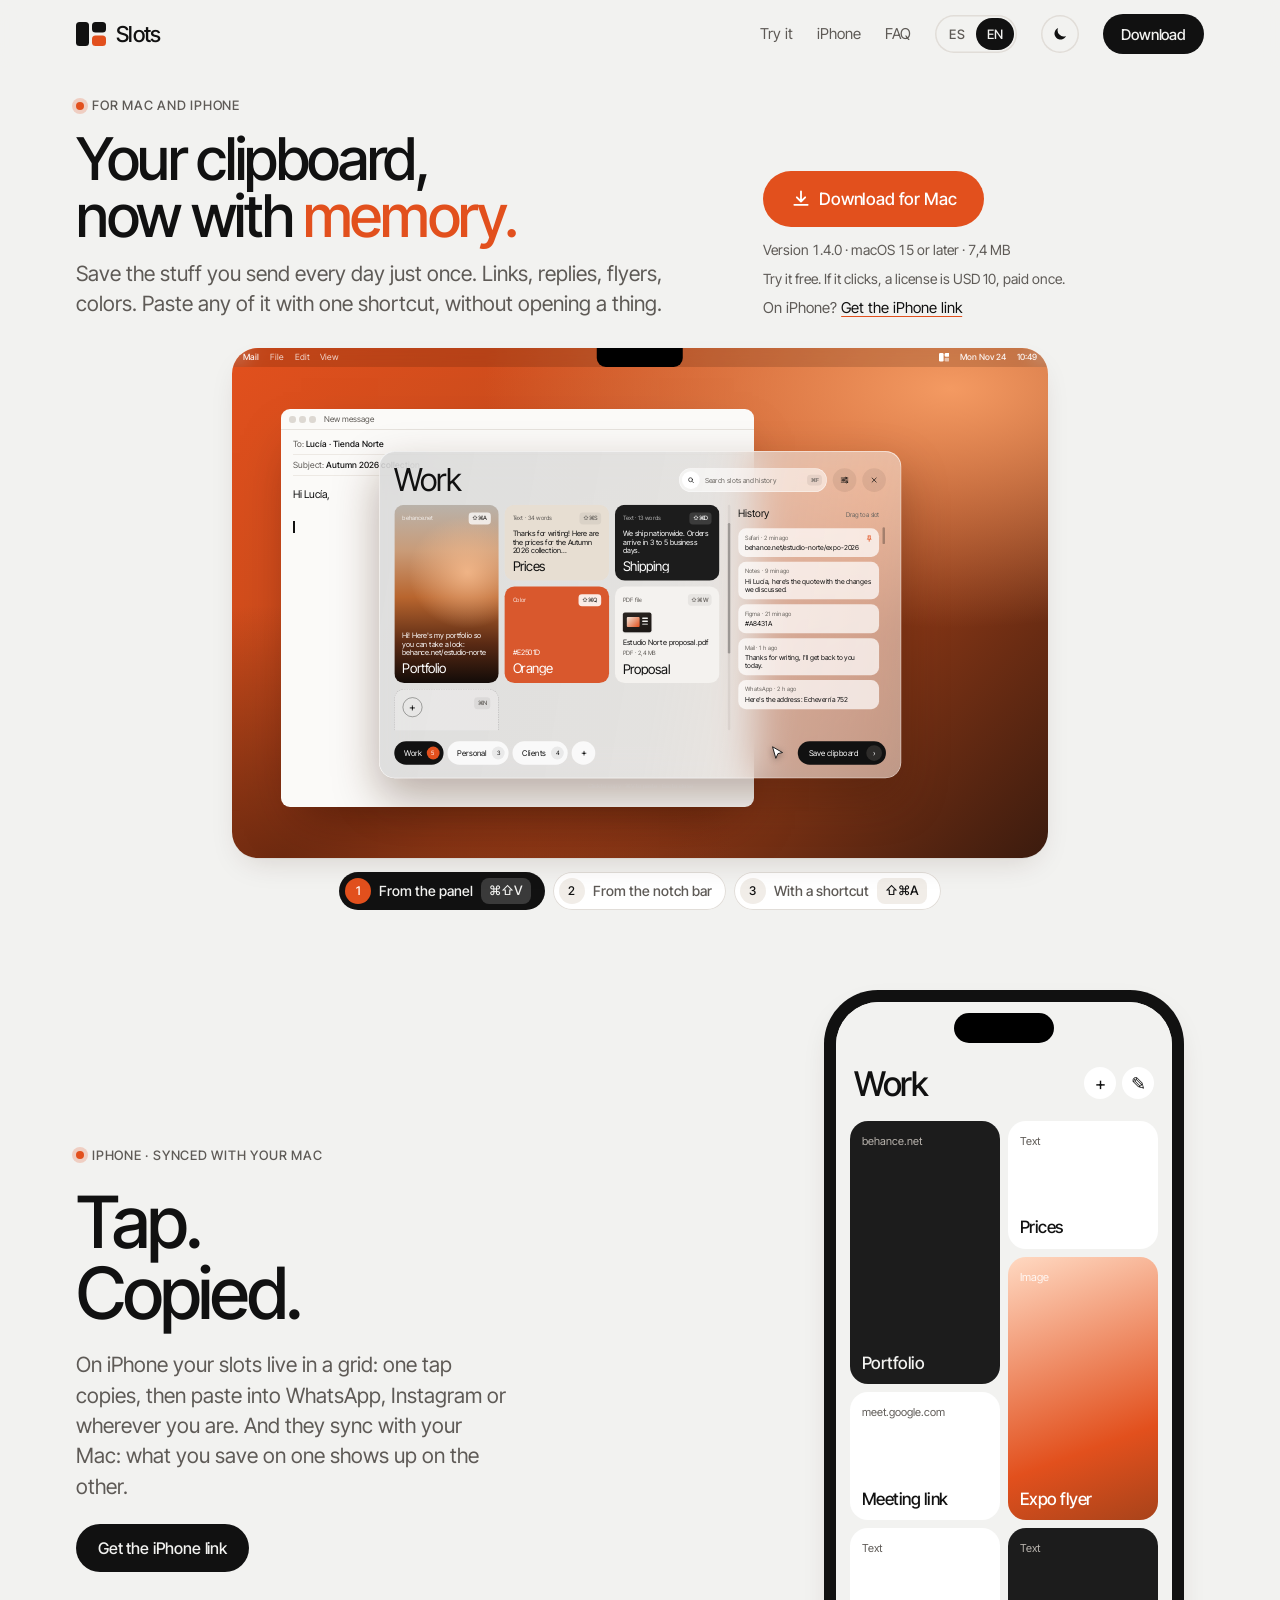
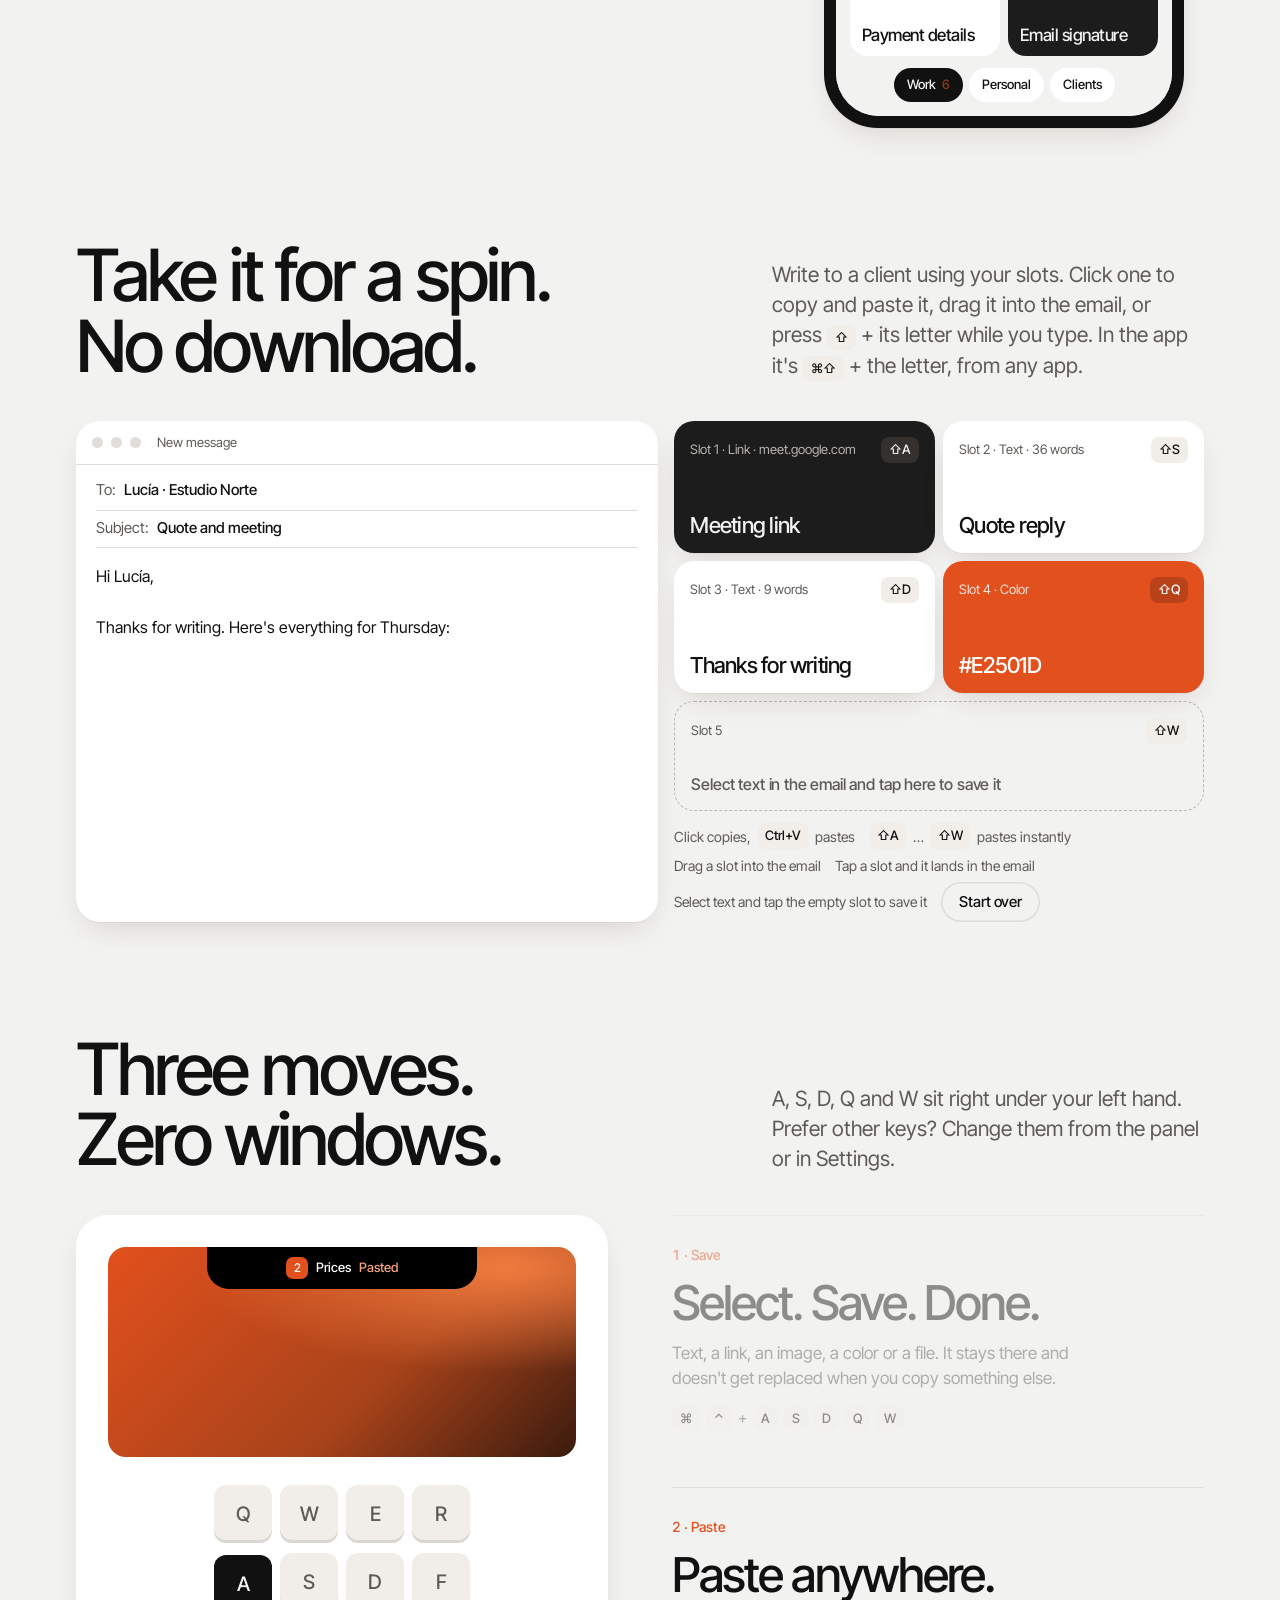
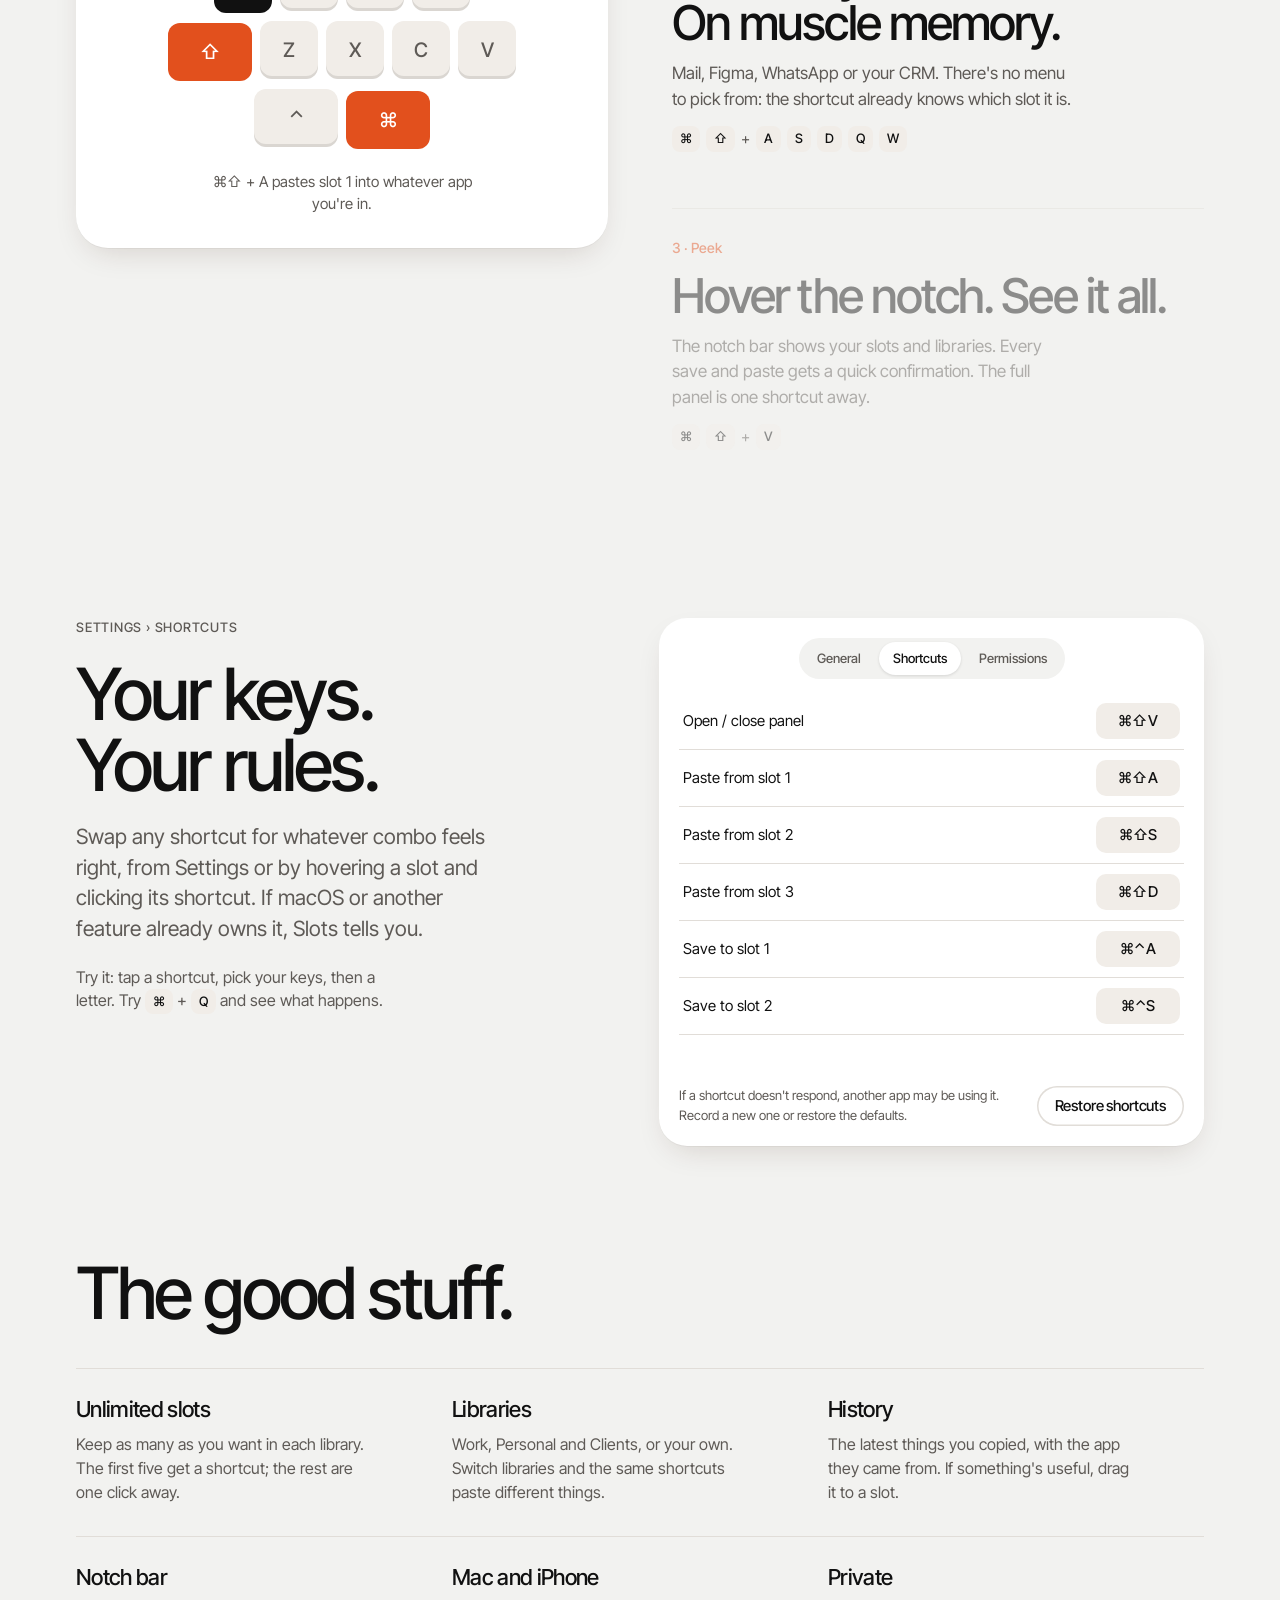
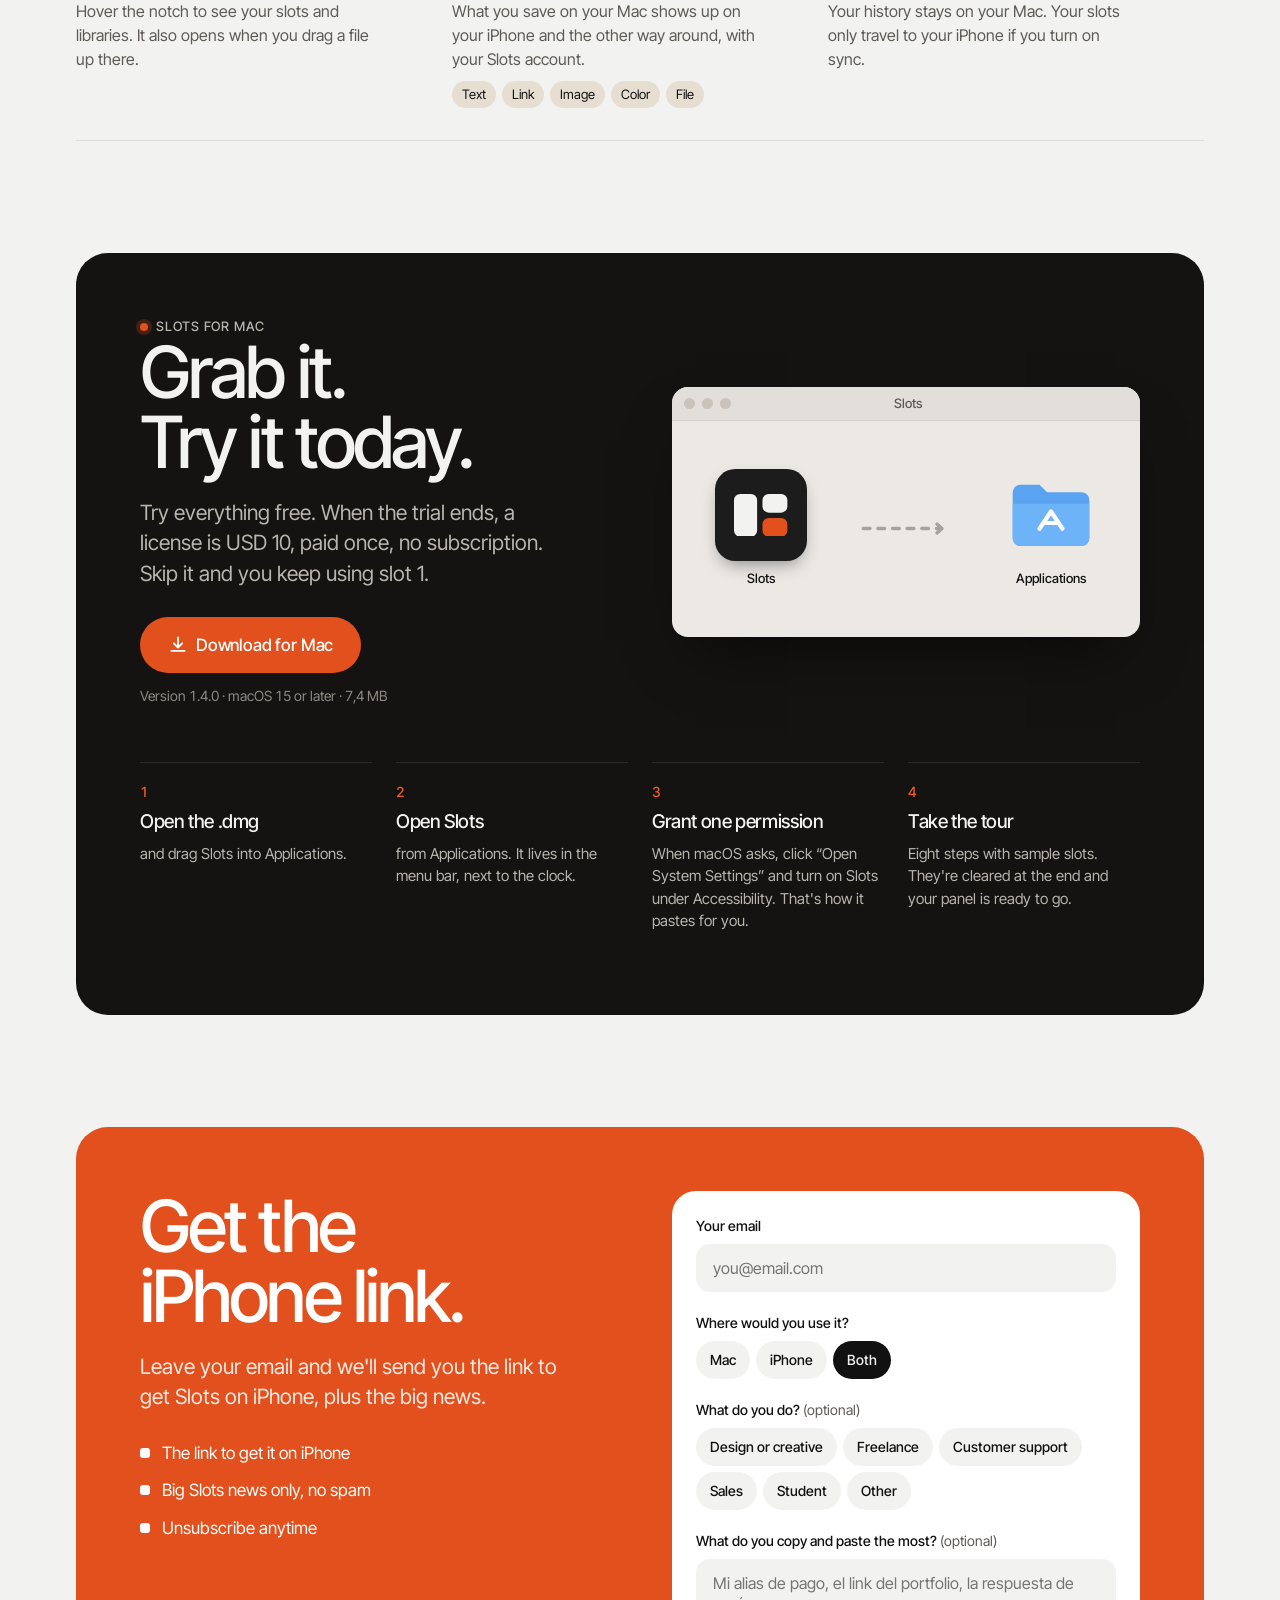
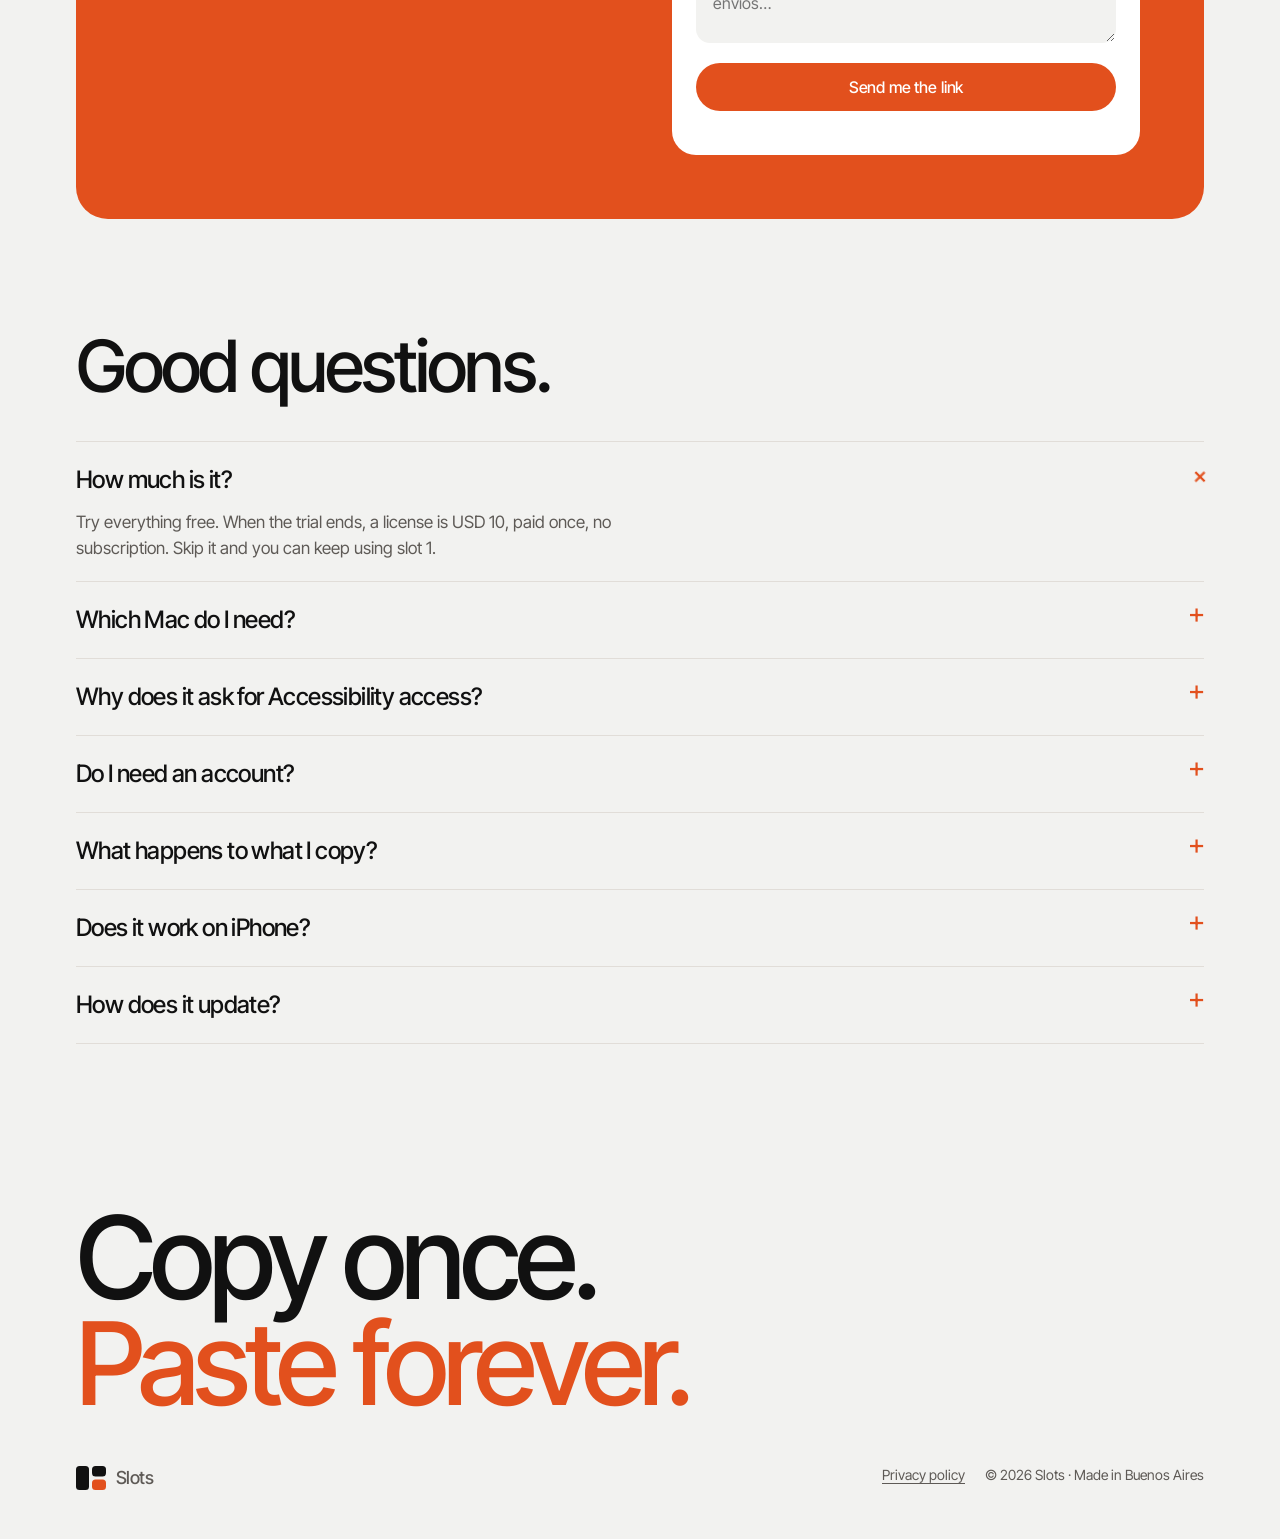
==== commit 20723a87: "feat(web): landing v2 de Dante con descarga directa del ultimo DMG y version en vivo. Los botones ba" ====
--- a/docs/index.html
+++ b/docs/index.html
@@ -4,7 +4,7 @@
 <meta charset="utf-8">
 <meta name="viewport" content="width=device-width,initial-scale=1,viewport-fit=cover">
 <meta property="og:title" content="Slots · Tu portapapeles, ahora con memoria">
-<meta property="og:description" content="Guardá una vez lo que mandás todos los días y pegalo con un atajo. Para Mac y iPhone. Anotate en la lista de espera.">
+<meta property="og:description" content="Guardá una vez lo que mandás todos los días y pegalo con un atajo. Descargalo gratis para Mac.">
 <meta property="og:type" content="website">
 <meta name="theme-color" content="#F2F2F0">
 <style>:root{color-scheme:light;padding-top:env(safe-area-inset-top,0px);padding-bottom:env(safe-area-inset-bottom,0px)}body{margin:0}img{max-width:100%}[hidden]{display:none!important}</style>
@@ -13,7 +13,7 @@
 <title>Slots</title>
 <meta name="claude:viewport-fit-sides" content="cover">
 <link rel="icon" type="image/svg+xml" href="data:image/svg+xml,%3Csvg xmlns='http://www.w3.org/2000/svg' viewBox='-1 -4 32 32'%3E%3Cstyle%3E.c%7Bfill:%23111%7D@media (prefers-color-scheme:dark)%7B.c%7Bfill:%23F2F2F0%7D%7D%3C/style%3E%3Crect class='c' x='0' y='0' width='13' height='24' rx='3.5'/%3E%3Crect class='c' x='16' y='0' width='14' height='10.5' rx='3.5'/%3E%3Crect x='16' y='13.5' width='14' height='10.5' rx='3.5' fill='%23E2501D'/%3E%3C/svg%3E">
-<meta name="description" content="Slots: tu portapapeles, ahora con memoria. Para Mac y iPhone. Anotate en la lista de espera.">
+<meta name="description" content="Slots: tu portapapeles, ahora con memoria. Guardá una vez lo que mandás todos los días y pegalo con un atajo. Descargalo para Mac.">
 <link rel="preconnect" href="https://fonts.googleapis.com">
 <link rel="preconnect" href="https://fonts.gstatic.com" crossorigin>
 <link rel="stylesheet" href="https://fonts.googleapis.com/css2?family=Inter+Tight:wght@400;500;600&display=swap">
@@ -45,7 +45,7 @@
 .wrap{max-width:1160px;margin:0 auto;padding-left:max(16px,env(safe-area-inset-left,0px));padding-right:max(16px,env(safe-area-inset-right,0px))}
 a{color:inherit}
 h1,h2,h3{font-weight:500;letter-spacing:-.04em;line-height:.98;margin:0;text-wrap:balance}
-h1{font-size:clamp(48px,9vw,112px)}
+h1{font-size:clamp(46px,8vw,96px)}
 h2{font-size:clamp(38px,6vw,72px)}
 h3{font-size:24px;letter-spacing:-.03em;line-height:1.1}
 p{margin:0}
@@ -75,55 +75,239 @@
 .btn[disabled]{opacity:.55;cursor:default;transform:none}
 
 /* hero */
-.hero{padding-block:56px 40px;display:grid;gap:40px;grid-template-columns:minmax(0,1fr)}
+.hero{padding-block:36px 40px;display:grid;gap:32px;grid-template-columns:minmax(0,1fr)}
 .hero>*,.hero-row>*{min-width:0}
 @media (max-width:480px){h1{font-size:clamp(36px,11.2vw,56px)}}
-.hero-top{display:grid;gap:28px}
+.hero-top{display:grid;gap:20px}
 .hero h1 .n{color:var(--naranja)}
 .hero-row{display:grid;gap:28px;align-items:end}
-@media (min-width:920px){.hero-row{grid-template-columns:1fr 440px}}
-.quick{display:flex;gap:8px;background:var(--card);border-radius:999px;padding:6px;box-shadow:var(--sombra);max-width:480px}
-.quick input{flex:1;min-width:0;border:0;background:transparent;font:400 17px var(--f);color:var(--tinta);padding:0 16px;height:48px;outline:none}
-.quick input::placeholder{color:var(--mute)}
+@media (min-width:920px){
+  .hero{grid-template-columns:minmax(0,1.45fr) minmax(0,1fr);column-gap:48px;row-gap:28px;align-items:end;padding-block:28px 40px}
+  .hero>div:last-child{grid-column:1/-1}
+  .hero h1{font-size:clamp(46px,4.6vw,68px)}
+  .hero-top{gap:14px}
+  .hero-row .fine,.hero-row .hero-ios{margin-top:8px}
+  .hero-row{gap:18px}
+  .hero-row .lead{max-width:40ch}
+  /* La Mac entra entera en la primera pantalla, con el panel abierto */
+  .mac{width:min(100%,max(640px,calc((100svh - 390px) * 1.6)));margin-inline:auto}
+  .hero-lead{max-width:52ch}
+  .mac-modos{margin-top:12px}
+}
 .fine{font-size:14px;color:var(--mute);margin-top:12px}
-.estado{font-size:15px;margin-top:12px;min-height:1.5em}
-.estado.ok{color:var(--tinta)} .estado.error{color:var(--oxido)}
-
-/* pantalla (video en loop) */
-.pantalla{position:relative;border-radius:28px;overflow:hidden;aspect-ratio:16/9.4;max-width:100%;background:
-  radial-gradient(120% 90% at 85% 15%,#F07A3E 0%,rgba(240,122,62,0) 55%),
-  radial-gradient(90% 80% at 10% 100%,#7A2E12 0%,rgba(122,46,18,0) 60%),
-  linear-gradient(135deg,#E2501D 0%,#A8431A 55%,#3B1B0E 100%);box-shadow:var(--sombra)}
-.pantalla video{position:absolute;inset:0;width:100%;height:100%;object-fit:cover}
-.barra{position:absolute;top:0;left:0;right:0;height:30px;display:flex;align-items:center;justify-content:space-between;padding:0 18px;font-size:12px;color:rgba(255,255,255,.85);background:rgba(0,0,0,.08)}
+
 .isla{position:absolute;top:0;left:50%;transform:translateX(-50%);height:30px;min-width:150px;background:#000;color:#fff;border-radius:0 0 18px 18px;display:flex;align-items:center;justify-content:center;gap:10px;padding:0 16px;font-size:13px;font-weight:500;transition:min-width .45s cubic-bezier(.3,1.4,.5,1),height .45s cubic-bezier(.3,1.4,.5,1),border-radius .45s;z-index:3;white-space:nowrap;overflow:hidden}
 .isla .in{display:flex;align-items:center;gap:10px;opacity:0;transition:opacity .2s}
 .isla.on{min-width:260px;height:46px;border-radius:0 0 24px 24px}
 .isla.on .in{opacity:1}
 .isla .num{width:24px;height:24px;border-radius:7px;background:#E2501D;display:grid;place-items:center;font-size:12px;color:#fff}
 .isla .ok{color:#F5A27D}
-.panel{position:absolute;left:50%;top:54%;transform:translate(-50%,-50%);width:min(82%,760px);background:var(--vidrio);backdrop-filter:blur(26px) saturate(1.3);-webkit-backdrop-filter:blur(26px) saturate(1.3);border-radius:clamp(16px,2.6vw,32px);padding:clamp(12px,2.4vw,28px);box-shadow:0 30px 60px -20px rgba(40,10,0,.45);display:grid;gap:clamp(8px,1.4vw,16px)}
-.panel-head{display:flex;align-items:baseline;justify-content:space-between;gap:12px}
-.panel-head b{font-weight:500;font-size:clamp(20px,3.6vw,44px);letter-spacing:-.04em;line-height:1}
-.panel-head span{font-size:clamp(10px,1.1vw,13px);color:var(--mute)}
-.panel-grid{display:grid;grid-template-columns:repeat(3,1fr);gap:clamp(4px,.8vw,8px)}
-.ps{background:var(--card);border-radius:clamp(8px,1.4vw,16px);padding:clamp(6px,1.2vw,14px);display:grid;gap:clamp(2px,.6vw,10px);min-height:clamp(54px,9vw,110px);align-content:space-between;transition:transform .35s cubic-bezier(.3,1.4,.5,1),background .3s}
-.ps small{font-size:clamp(8px,.9vw,11px);color:var(--mute);display:flex;justify-content:space-between;gap:4px}
-.ps strong{font-weight:500;font-size:clamp(11px,1.7vw,20px);letter-spacing:-.03em;line-height:1.05}
-.ps.osc{background:var(--card-osc);color:#F2F2F0}
-.ps.osc small{color:var(--sobre-osc)}
-.ps.img{background:linear-gradient(160deg,#FFD9C2,#E2501D 70%,#A8431A);color:#fff}
-.ps.img small{color:rgba(255,255,255,.85)}
-.ps.vacio{background:transparent;border:1.5px dashed color-mix(in srgb,var(--tinta) 28%,transparent)}
-.ps.vacio strong{color:var(--mute);font-size:clamp(9px,1.1vw,13px)}
-.ps.pulse{transform:scale(1.04);background:var(--naranja);color:#fff}
-.ps.pulse small{color:rgba(255,255,255,.85)}
-.cursor{position:absolute;width:18px;height:18px;z-index:4;transition:left .8s cubic-bezier(.6,0,.2,1),top .8s cubic-bezier(.6,0,.2,1);pointer-events:none;filter:drop-shadow(0 2px 3px rgba(0,0,0,.35))}
-.pantalla-pie{display:flex;justify-content:space-between;gap:12px;flex-wrap:wrap;font-size:14px;color:var(--mute);margin-top:12px}
-@media (max-width:560px){.pantalla{aspect-ratio:1/1.02}.panel{top:57%;width:88%}.panel-grid{grid-template-columns:repeat(2,1fr)}.ps:nth-child(n+5){display:none}.barra span:last-child{display:none}}
+/* hero: escena de la Mac con la app actual (1.4), según capturas reales */
+.hero-cta{display:flex;flex-wrap:wrap;align-items:center;gap:12px 18px}
+.hero-meta{font-size:14px;color:var(--mute);font-variant-numeric:tabular-nums}
+.hero-ios{font-size:15px;color:var(--mute);margin-top:14px}
+.hero-ios a{color:var(--tinta);text-decoration-color:var(--naranja);text-underline-offset:3px;cursor:pointer}
+.mac{position:relative;border-radius:clamp(14px,2.2cqw,26px);overflow:hidden;aspect-ratio:16/10;max-width:100%;container-type:inline-size;background:
+  radial-gradient(110% 90% at 88% 8%,#F49A62 0%,rgba(244,154,98,0) 52%),
+  radial-gradient(90% 80% at 6% 100%,#6E2A10 0%,rgba(110,42,16,0) 62%),
+  linear-gradient(135deg,#E2501D 0%,#B8481B 52%,#3B1B0E 100%);box-shadow:var(--sombra)}
+.mac video{position:absolute;inset:0;width:100%;height:100%;object-fit:cover}
+.m-menu{position:absolute;inset:0 0 auto;height:max(16px,2.3cqw);display:flex;align-items:center;justify-content:space-between;padding:0 1.4cqw;font-size:max(8px,1.05cqw);font-weight:500;color:rgba(255,255,255,.92);background:rgba(40,14,4,.16);backdrop-filter:blur(10px);-webkit-backdrop-filter:blur(10px);z-index:3}
+.m-menu .izq,.m-menu .der{display:flex;gap:1.3cqw;align-items:center}
+.m-menu .izq span:not(:first-child){font-weight:400;opacity:.85}
+.m-menu svg{width:max(10px,1.3cqw);height:auto;display:block}
+@container (max-width:520px){.m-menu .izq span:nth-child(n+3),.m-menu .der .hora-larga{display:none}}
+/* el notch físico y el aviso negro que sale de él */
+.m-notch{position:absolute;top:0;left:50%;transform:translateX(-50%);z-index:6;background:#000;color:#fff;width:10.6cqw;height:max(16px,2.3cqw);border-radius:0 0 1.1cqw 1.1cqw;overflow:hidden;transition:width .5s cubic-bezier(.3,1.25,.5,1),height .5s cubic-bezier(.3,1.25,.5,1),border-radius .4s}
+.m-notch .aviso{position:absolute;inset:auto 0 0;height:max(22px,3.2cqw);display:flex;align-items:center;justify-content:center;gap:.8cqw;font-size:max(9px,1.15cqw);font-weight:500;white-space:nowrap;opacity:0;transition:opacity .2s}
+.m-notch .num{width:max(14px,1.9cqw);height:max(14px,1.9cqw);border-radius:.55cqw;background:#E2501D;display:grid;place-items:center;font-size:max(8px,1cqw);flex:none}
+.m-notch .ok{color:#F5A27D}
+.m-notch.aviso-on{width:max(170px,30cqw);height:max(34px,5.4cqw);border-radius:0 0 max(12px,2cqw) max(12px,2cqw)}
+@container (max-width:520px){.m-notch .aviso{font-size:9px;height:20px;gap:5px}.m-notch .num{width:13px;height:13px;font-size:7.5px;border-radius:4px}}
+.m-notch.aviso-on .aviso{opacity:1;transition-delay:.12s}
+/* ventana de fondo (Mail) */
+.m-app{position:absolute;left:6%;top:12%;width:58%;height:78%;background:#FBFAF8;border-radius:1.1cqw;box-shadow:0 24px 50px -20px rgba(40,10,0,.55);overflow:hidden;color:#111;display:flex;flex-direction:column;z-index:1}
+.m-app-top{height:max(16px,2.6cqw);display:flex;align-items:center;gap:.45cqw;padding:0 1cqw;border-bottom:1px solid #E6E2DD;font-size:max(7px,1cqw);color:#5E5A56;flex:none}
+.m-app-top i{width:max(5px,.8cqw);height:max(5px,.8cqw);border-radius:50%;background:#DDD8D2}
+.m-app-top span{margin-left:.5cqw}
+.m-app-campos{padding:.9cqw 1.5cqw 0;font-size:max(7px,1.05cqw);color:#5E5A56;display:grid;gap:.45cqw}
+.m-app-campos div{border-bottom:1px solid #EDE9E4;padding-bottom:.45cqw}
+.m-app-campos b{color:#111;font-weight:500}
+.m-texto{padding:1.3cqw 1.5cqw;font-size:max(8px,1.3cqw);line-height:1.55;white-space:pre-wrap}
+.m-texto .sel{background:rgba(226,80,29,.22);border-radius:3px}
+.m-texto .nuevo{background:rgba(226,80,29,.16);border-radius:3px;transition:background 1.2s}
+.m-texto .link{color:#A8431A;text-decoration:underline;text-underline-offset:2px}
+.m-texto .caret{display:inline-block;width:1.5px;height:1.1em;background:#111;vertical-align:-.18em;animation:parpadeo 1s steps(1) infinite}
+@keyframes parpadeo{50%{opacity:0}}
+
+/* tres apps de fondo: se turnan en el loop */
+.m-app,.m-chat,.m-ai{transition:opacity .45s ease,transform .45s ease}
+.m-escena-off{opacity:0;transform:translateY(1.2cqw) scale(.98);pointer-events:none}
+/* chat */
+.m-chat{position:absolute;left:8%;top:11%;width:46%;height:80%;background:#EFEAE3;border-radius:1.1cqw;box-shadow:0 24px 50px -20px rgba(40,10,0,.55);overflow:hidden;color:#111;display:flex;flex-direction:column;z-index:1}
+.mc-top{display:flex;align-items:center;gap:.9cqw;padding:.9cqw 1.3cqw;background:#F8F6F3;border-bottom:1px solid #E2DCD4;flex:none}
+.mc-av{width:max(16px,2.6cqw);height:max(16px,2.6cqw);border-radius:50%;background:#111;color:#F2F2F0;display:grid;place-items:center;font-size:max(7px,1cqw);font-weight:600;flex:none}
+.mc-top b{display:block;font-weight:500;font-size:max(8px,1.15cqw)}
+.mc-top small{display:block;font-size:max(7px,.9cqw);color:#6B6762}
+.mc-cuerpo{flex:1;display:flex;flex-direction:column;justify-content:flex-end;gap:.7cqw;padding:1.2cqw 1.3cqw}
+.mc-b{max-width:72%;padding:.6cqw .9cqw;border-radius:1cqw;font-size:max(8px,1.15cqw);line-height:1.35;background:#fff;align-self:flex-start;box-shadow:0 1px 1px rgba(0,0,0,.06)}
+.mc-b i{display:block;font-style:normal;text-align:right;font-size:max(6px,.8cqw);color:#8A857F;margin-top:.2cqw}
+.mc-b.yo{align-self:flex-end;background:#FCE1D3}
+.mc-img{align-self:flex-end;background:#FCE1D3;padding:.4cqw;border-radius:1cqw;width:38%;opacity:0;transform:translateY(1cqw) scale(.94);transition:opacity .35s,transform .45s cubic-bezier(.3,1.3,.5,1)}
+.mc-img.on{opacity:1;transform:none}
+.mc-flyer{aspect-ratio:4/5;border-radius:.7cqw;background:#111;color:#F2F2F0;display:grid;place-items:center;text-align:center;font-weight:600;font-size:max(9px,1.8cqw);letter-spacing:-.04em;line-height:.9;background-image:radial-gradient(60% 40% at 70% 20%,rgba(226,80,29,.55),rgba(226,80,29,0) 70%)}
+.mc-flyer em{display:block;font-style:normal;color:#E2501D;font-size:max(6px,.8cqw);letter-spacing:.06em;font-weight:500;margin-top:.5cqw}
+.mc-img i{display:block;font-style:normal;text-align:right;font-size:max(6px,.8cqw);color:#8A857F;margin-top:.2cqw}
+.mc-input{margin:0 1.3cqw 1.1cqw;min-height:max(18px,2.8cqw);border-radius:max(9px,1.4cqw);background:#fff;display:flex;align-items:center;gap:.8cqw;padding:.5cqw .5cqw .5cqw 1.1cqw;font-size:max(8px,1.1cqw);color:#8A857F;flex:none}
+.mc-input.lleno{color:#111}
+.mc-input span:first-child{flex:1;min-width:0}
+.mc-enviar{width:max(14px,2cqw);height:max(14px,2cqw);border-radius:50%;background:#111;display:grid;place-items:center;flex:none}
+.mc-enviar svg{width:60%;height:60%;fill:none;stroke:#fff;stroke-width:2.4;stroke-linecap:round;stroke-linejoin:round}
+.mc-env{opacity:0;transform:translateY(1cqw) scale(.96);transition:opacity .3s,transform .45s cubic-bezier(.3,1.3,.5,1);transform-origin:100% 100%}
+.mc-env.on{opacity:1;transform:none}
+.mc-env u{color:#A8431A;text-underline-offset:2px}
+.mc-prev{display:block;margin-top:.5cqw;padding:.5cqw .7cqw;border-radius:.6cqw;background:rgba(255,255,255,.65);border-left:3px solid #E2501D}
+.mc-prev b{display:block;font-weight:500}
+.mc-prev small{display:block;color:#8A857F;font-size:max(6px,.85cqw)}
+.ai-logo{width:86%;height:auto;display:block}
+/* programa de diseño */
+.m-ai{position:absolute;left:5%;top:10%;width:66%;height:82%;background:#323232;border-radius:1.1cqw;box-shadow:0 24px 50px -20px rgba(20,5,0,.7);overflow:hidden;color:#DDD;display:grid;grid-template-columns:3.4cqw minmax(0,1fr) 16cqw;grid-template-rows:max(14px,2.3cqw) minmax(0,1fr);z-index:1;font-size:max(7px,.95cqw)}
+.ai-top{grid-column:1/-1;display:flex;align-items:center;gap:.45cqw;padding:0 1cqw;background:#2A2A2A;border-bottom:1px solid #1E1E1E;color:#9A9A9A}
+.ai-top i{width:max(5px,.75cqw);height:max(5px,.75cqw);border-radius:50%;background:#555}
+.ai-top span{margin-left:.6cqw}
+.ai-herr{background:#2A2A2A;display:grid;align-content:start;justify-items:center;gap:.7cqw;padding-top:1cqw}
+.ai-herr span{width:1.5cqw;height:1.5cqw;border-radius:.3cqw;background:#4A4A4A}
+.ai-herr span:first-child{background:#7A7A7A}
+.ai-mesa{background:#454545;display:grid;place-items:center;min-width:0}
+.ai-hoja{width:74%;aspect-ratio:16/10;display:grid;place-items:center;background:#fff;position:relative;box-shadow:0 4px 18px rgba(0,0,0,.35)}
+.ai-hoja .t{position:absolute;left:9%;top:8%;font-size:max(10px,2.6cqw);font-weight:600;letter-spacing:-.05em;line-height:.88;color:#111}
+.ai-hoja .t small{display:block;font-size:max(6px,.8cqw);letter-spacing:.06em;font-weight:500;margin-top:.6cqw;color:#5E5A56}
+.ai-forma{position:absolute;right:10%;bottom:9%;width:56%;aspect-ratio:1;border-radius:50%;background:#C9C9C9;transition:background .5s ease}
+.ai-sel{position:absolute;right:calc(10% - 3px);bottom:calc(9% - 3px);width:calc(56% + 6px);aspect-ratio:1;border:1px solid #2D7FF9;pointer-events:none}
+.ai-sel::before,.ai-sel::after{content:"";position:absolute;width:5px;height:5px;background:#fff;border:1px solid #2D7FF9;left:-3px;top:-3px;box-shadow:calc(100% * 0) 0 0}
+.ai-sel::after{left:auto;right:-3px;top:auto;bottom:-3px}
+.ai-pan{background:#2E2E2E;border-left:1px solid #1E1E1E;padding:1cqw;display:grid;align-content:start;gap:.8cqw}
+.ai-pan h6{margin:0;font-size:max(7px,.95cqw);font-weight:500;color:#BDBDBD;text-transform:none}
+.ai-color{display:flex;align-items:center;gap:.7cqw}
+.ai-muestra{width:2.6cqw;height:2.6cqw;border-radius:.3cqw;background:#C9C9C9;border:1px solid #555;transition:background .5s ease}
+.ai-hex{flex:1;height:max(14px,2.1cqw);border-radius:.3cqw;background:#1F1F1F;border:1px solid #444;display:flex;align-items:center;padding:0 .6cqw;font-variant-numeric:tabular-nums;color:#E6E6E6;min-width:0;transition:border-color .2s,box-shadow .2s}
+.ai-hex.foco{border-color:#2D7FF9;box-shadow:0 0 0 1px #2D7FF9}
+.ai-hex b{font-weight:400;color:#8A8A8A;margin-right:.3cqw}
+.ai-barras{display:grid;gap:.5cqw}
+.ai-barras span{height:.5cqw;border-radius:.3cqw;background:linear-gradient(90deg,#3A3A3A,#888)}
+.ai-barras span:nth-child(2){background:linear-gradient(90deg,#3A3A3A,#C9C9C9)}
+.ai-capas{display:grid;gap:.4cqw;margin-top:.4cqw}
+.ai-capas div{height:max(10px,1.5cqw);border-radius:.25cqw;background:#3A3A3A;display:flex;align-items:center;padding:0 .5cqw;color:#AAA}
+.ai-capas div.on{background:#2D5DA8;color:#fff}
+@container (max-width:520px){.ai-pan{padding:.8cqw}.ai-capas{display:none}.mc-img{width:24%}.mc-cuerpo{gap:4px;padding:6px 8px;overflow:hidden}.mc-b{font-size:7.5px;padding:3px 6px}.mc-prev{display:none}.mc-b i,.mc-img i{display:none}.mc-input{margin:0 8px 6px}}
+
+/* ===== Panel de Slots: dibujado a 1060 × 664, igual que la app, y escalado ===== */
+.m-panel-caja{position:absolute;left:0;top:0;width:1060px;height:690px;transform-origin:0 0;z-index:4;opacity:0;pointer-events:none;transition:opacity .3s ease}
+.m-panel-caja.on{opacity:1}
+.m-panel{position:relative;width:1060px;height:664px;border-radius:32px;padding:30px 30px 26px;box-sizing:border-box;background:linear-gradient(100deg,rgba(214,214,214,.78) 0%,rgba(220,218,216,.76) 55%,rgba(238,222,212,.62) 100%);backdrop-filter:blur(40px) saturate(1.4);-webkit-backdrop-filter:blur(40px) saturate(1.4);border:1px solid rgba(255,255,255,.7);box-shadow:0 40px 90px rgba(60,25,8,.35),inset 0 1px 0 rgba(255,255,255,.8);display:grid;grid-template-rows:56px 1fr 48px;gap:22px;color:#111;font-family:var(--f);transform:scale(.97);transition:transform .45s cubic-bezier(.3,1.2,.5,1)}
+.m-panel-caja.on .m-panel{transform:scale(1)}
+.m-panel *{box-sizing:border-box}
+.mp-head{display:flex;align-items:center;gap:12px}
+.mp-head h4{margin:0;font-size:64px;font-weight:400;letter-spacing:-.035em;line-height:1;flex:1}
+.mp-buscar{width:300px;height:48px;border-radius:999px;background:rgba(255,255,255,.55);box-shadow:inset 0 0 0 1px rgba(255,255,255,.7);display:flex;align-items:center;gap:10px;padding:0 10px 0 6px;font-size:14px;color:#6B6762}
+.mp-lupa{width:36px;height:36px;border-radius:50%;background:#fff;display:grid;place-items:center;flex:none}
+.mp-lupa svg{width:16px;height:16px;fill:none;stroke:#111;stroke-width:2;stroke-linecap:round}
+.mp-buscar kbd{margin-left:auto;background:rgba(17,17,17,.07);color:#5E5A56;font-size:11px;padding:3px 7px;border-radius:7px}
+.mp-ico{width:48px;height:48px;border-radius:50%;background:rgba(17,17,17,.07);display:grid;place-items:center;flex:none}
+.mp-ico svg{width:20px;height:20px;fill:none;stroke:#111;stroke-width:1.8;stroke-linecap:round}
+.mp-cuerpo{display:grid;grid-template-columns:minmax(0,1fr) 10px 300px;gap:14px;min-height:0}
+.mp-grid{display:grid;grid-template-columns:repeat(3,minmax(0,1fr));grid-template-rows:154px 196px 110px;gap:12px;min-height:0;overflow:hidden}
+.mp-riel{width:5px;border-radius:3px;background:rgba(17,17,17,.06);justify-self:center;position:relative}
+.mp-riel::after{content:"";position:absolute;left:0;right:0;top:8%;height:58%;border-radius:3px;background:rgba(17,17,17,.3)}
+.mp-s{border-radius:20px;padding:16px 16px 16px;display:flex;flex-direction:column;min-width:0;position:relative;overflow:hidden;transition:transform .18s ease,box-shadow .2s}
+.mp-s .et{display:flex;justify-content:space-between;align-items:center;gap:8px;font-size:12px;color:#5E5A56;min-height:22px}
+.mp-s .et span:first-child{min-width:0;white-space:nowrap;overflow:hidden;text-overflow:ellipsis}
+.mp-s .chip{font-size:12px;font-weight:500;padding:3px 7px;border-radius:7px;background:rgba(17,17,17,.06);color:#5E5A56;white-space:nowrap;margin-left:auto}
+.mp-s .prev{margin:auto 0 0;font-size:15px;line-height:1.15;letter-spacing:-.01em;display:-webkit-box;-webkit-line-clamp:3;-webkit-box-orient:vertical;overflow:hidden;overflow-wrap:anywhere}
+.mp-s h5{margin:10px 0 0;font-size:27px;font-weight:400;line-height:1;letter-spacing:-.03em;white-space:nowrap;overflow:hidden;text-overflow:ellipsis}
+.mp-s.are{background:#E7DED2}
+.mp-s.tin{background:#1C1C1C;color:#fff}.mp-s.tin .et{color:rgba(255,255,255,.65)}.mp-s.tin .chip{background:rgba(255,255,255,.14);color:#fff}
+.mp-s.nar{background:#D9582D;color:#fff}.mp-s.nar .et{color:rgba(255,255,255,.85)}.mp-s.nar .chip{background:rgba(255,255,255,.88);color:#3A3734}
+.mp-s.bla{background:#F4F2EF}
+.mp-s.img{grid-row:span 2;color:#fff;background:
+  radial-gradient(80% 45% at 70% 38%,rgba(255,196,150,.75),rgba(255,196,150,0) 70%),
+  linear-gradient(180deg,#B9B2AA 0%,#C99B78 26%,#B8652E 52%,#5A2A14 78%,#120B08 100%)}
+.mp-s.img .et{color:rgba(255,255,255,.8)}.mp-s.img .chip{background:rgba(255,255,255,.75);color:#3A3734}
+.mp-s .pdf{width:58px;height:42px;border-radius:4px;margin-top:14px;background:linear-gradient(160deg,#2B2622,#1A1614);position:relative;overflow:hidden;box-shadow:0 1px 2px rgba(0,0,0,.25)}
+.mp-s .pdf::before{content:"";position:absolute;left:8px;top:9px;width:26px;height:20px;border-radius:2px;background:linear-gradient(135deg,#F2E6DA,#E2501D)}
+.mp-s .pdf::after{content:"";position:absolute;right:7px;top:10px;width:12px;height:3px;border-radius:2px;background:#F2F2F0;box-shadow:0 6px 0 #F2F2F0,0 12px 0 rgba(242,242,240,.6)}
+.mp-s .arch{font-size:15px;margin-top:10px;white-space:nowrap;overflow:hidden;text-overflow:ellipsis}
+.mp-s .peso{font-size:12px;color:#5E5A56;margin-top:2px}
+.mp-s.swatch .prev{display:flex;align-items:center;gap:8px}
+.mp-s.nuevo{background:rgba(255,255,255,.22);border:1.5px dashed rgba(17,17,17,.28);flex-direction:row;justify-content:space-between;align-items:flex-start}
+.mp-s.nuevo .mas{width:40px;height:40px;border-radius:50%;border:1.5px solid rgba(17,17,17,.7);display:grid;place-items:center;font-size:22px;line-height:1}
+.mp-s.press{transform:scale(.97);box-shadow:0 0 0 3px #fff,0 0 0 5px #E2501D}
+.mp-s.hover{transform:translateY(-2px)}
+.mp-hist{display:grid;align-content:start;gap:10px;min-height:0;overflow:hidden;position:relative;padding-right:14px}
+.mp-hist::after{content:"";position:absolute;right:2px;top:46px;width:5px;height:34px;border-radius:3px;background:rgba(17,17,17,.3)}
+.mp-hist .tit{display:flex;justify-content:space-between;align-items:baseline;font-size:21px;letter-spacing:-.02em;margin:2px 0 4px}
+.mp-hist .tit span{font-size:13px;color:#6B6762}
+.mp-h{background:rgba(255,255,255,.72);border-radius:16px;padding:10px 14px 11px;display:grid;gap:3px;position:relative}
+.mp-h small{font-size:12px;color:#6B6762}
+.mp-h p{margin:0;font-size:14px;line-height:1.2;display:-webkit-box;-webkit-line-clamp:2;-webkit-box-orient:vertical;overflow:hidden}
+.mp-h .pin{position:absolute;right:14px;top:14px;width:12px;height:14px;fill:none;stroke:#E2501D;stroke-width:1.6}
+.mp-pie{display:flex;align-items:center;gap:8px}
+.mp-pill{height:48px;padding:0 8px 0 20px;border-radius:999px;background:rgba(255,255,255,.8);display:flex;align-items:center;gap:10px;font-size:16px}
+.mp-pill em{font-style:normal;width:26px;height:26px;border-radius:50%;background:rgba(17,17,17,.07);display:grid;place-items:center;font-size:12px}
+.mp-pill.on{background:#111;color:#fff}.mp-pill.on em{background:#E2501D;color:#fff}
+.mp-pill.mas{width:48px;padding:0;justify-content:center;font-size:20px}
+.mp-guardar{margin-left:auto;height:48px;padding:0 8px 0 22px;border-radius:999px;background:#111;color:#fff;display:flex;align-items:center;gap:16px;font-size:16px}
+.mp-guardar span{width:32px;height:32px;border-radius:50%;background:#2E2C2A;display:grid;place-items:center;font-size:16px}
+.mp-ayuda{height:26px;display:flex;align-items:flex-end;justify-content:center;font-size:12px;color:rgba(255,255,255,.8);font-family:var(--f)}
+
+/* ===== Barra del notch: dibujada a 1530 × 380, igual que la app, y escalada ===== */
+.m-barra-caja{position:absolute;left:0;top:0;width:1530px;height:380px;transform-origin:0 0;z-index:5;pointer-events:none}
+.m-barra{width:1530px;height:380px;border-radius:56px;padding:44px 40px 40px 52px;box-sizing:border-box;background:linear-gradient(180deg,rgba(248,246,243,.94),rgba(236,234,231,.9));backdrop-filter:blur(30px);-webkit-backdrop-filter:blur(30px);border:2px solid rgba(255,255,255,.85);box-shadow:0 30px 70px rgba(40,15,5,.35);display:grid;grid-template-columns:minmax(0,1fr) 64px;grid-template-rows:176px 96px;gap:26px 22px;font-family:var(--f);color:#111;transform-origin:50% 0;opacity:0;transform:translateY(-14px) scale(.9);transition:opacity .28s ease,transform .5s cubic-bezier(.3,1.25,.5,1)}
+.m-barra-caja.on .m-barra{opacity:1;transform:none}
+.m-barra *{box-sizing:border-box}
+.mb-fila{display:grid;grid-template-columns:repeat(5,minmax(0,1fr));gap:20px;min-width:0}
+.mb-s{border-radius:38px;padding:22px 24px 24px;display:flex;flex-direction:column;justify-content:flex-end;position:relative;min-width:0;overflow:hidden;transition:transform .22s cubic-bezier(.3,1.4,.5,1),box-shadow .2s}
+.mb-s .chip{position:absolute;right:20px;top:20px;font-size:24px;padding:6px 12px;border-radius:12px;background:rgba(255,255,255,.8);color:#5E5A56;white-space:nowrap}
+.mb-s .prev{font-size:24px;line-height:1.2;white-space:nowrap;overflow:hidden;text-overflow:ellipsis;margin-bottom:22px}
+.mb-s b{font-weight:400;font-size:31px;line-height:1.05;letter-spacing:-.02em;white-space:nowrap;overflow:hidden;text-overflow:ellipsis}
+.mb-s.img{color:#fff;background:radial-gradient(70% 60% at 70% 30%,rgba(255,190,140,.8),rgba(255,190,140,0) 70%),linear-gradient(180deg,#B3AAA2 0%,#C68A62 35%,#8A4220 70%,#2A120A 100%)}
+.mb-s.are{background:#E7DED2}.mb-s.are .chip{background:rgba(255,255,255,.65)}
+.mb-s.tin{background:#1C1C1C;color:#fff}.mb-s.tin .chip{background:rgba(255,255,255,.88);color:#3A3734}
+.mb-s.nar{background:#D9582D;color:#fff}.mb-s.nar .chip{background:rgba(255,255,255,.88);color:#3A3734}
+.mb-s.bla{background:#F4F2EF}.mb-s.bla .chip{background:rgba(17,17,17,.06)}
+.mb-s.hover{transform:translateY(-6px) scale(1.03);box-shadow:0 0 0 4px #fff,0 18px 30px -12px rgba(0,0,0,.35)}
+.mb-pag{display:grid;grid-template-rows:64px 1fr 64px;justify-items:center;align-items:center;font-size:24px;color:#5E5A56}
+.mb-pag span{width:64px;height:64px;border-radius:50%;display:grid;place-items:center}
+.mb-pag span svg{width:24px;height:24px;fill:none;stroke:currentColor;stroke-width:2.4;stroke-linecap:round;stroke-linejoin:round}
+.mb-pag .arr{color:#C9C5C0}
+.mb-pag .abj{background:#fff;color:#111;box-shadow:0 2px 6px rgba(0,0,0,.08)}
+.mb-pie{grid-column:1/-1;display:flex;align-items:center;gap:20px}
+.mb-pill{height:96px;padding:0 18px 0 40px;border-radius:999px;background:#fff;display:flex;align-items:center;gap:20px;font-size:32px}
+.mb-pill em{font-style:normal;width:56px;height:56px;border-radius:50%;background:#ECEAE7;display:grid;place-items:center;font-size:24px}
+.mb-pill.on{background:#111;color:#fff}.mb-pill.on em{background:#D9582D;color:#fff}
+.mb-btn{width:96px;height:96px;border-radius:50%;background:#fff;display:grid;place-items:center;font-size:36px;box-shadow:0 2px 8px rgba(0,0,0,.06)}
+.mb-btn:first-of-type{margin-left:auto}
+.mb-btn svg{width:34px;height:34px;fill:none;stroke:#111;stroke-width:2.6;stroke-linecap:round;stroke-linejoin:round}
+
+/* teclas que se aprietan */
+.m-teclas{position:absolute;left:50%;bottom:2.2cqw;transform:translate(-50%,8px);display:flex;gap:.6cqw;z-index:7;opacity:0;transition:opacity .25s,transform .25s}
+.m-teclas.on{opacity:1;transform:translate(-50%,0)}
+.m-teclas span{min-width:max(24px,4cqw);height:max(24px,4cqw);padding:0 .9cqw;border-radius:.9cqw;background:rgba(20,19,18,.82);color:#fff;display:grid;place-items:center;font-size:max(11px,1.8cqw);font-weight:500;box-shadow:inset 0 -2px 0 rgba(255,255,255,.12),0 8px 20px -8px rgba(0,0,0,.5);backdrop-filter:blur(8px)}
+.m-cursor{position:absolute;width:max(12px,1.7cqw);height:auto;z-index:8;left:80%;top:80%;transition:left .85s cubic-bezier(.6,0,.2,1),top .85s cubic-bezier(.6,0,.2,1),transform .15s;pointer-events:none;filter:drop-shadow(0 2px 3px rgba(0,0,0,.35))}
+.m-cursor.click{transform:scale(.82)}
+@media (max-width:380px){.logo-txt{display:none}.idioma button{min-width:30px;padding:0 6px}.tema{width:34px;height:34px}.nav-links .btn.chico{padding:0 12px}}
+.mac-modos{display:flex;flex-wrap:wrap;justify-content:center;gap:8px;margin-top:14px}
+.mac-modos span{display:inline-flex;align-items:center;gap:8px;height:38px;padding:0 14px 0 6px;border-radius:999px;background:var(--card);color:var(--mute);font-size:14px;font-weight:500;box-shadow:inset 0 0 0 1px var(--linea);transition:background .3s,color .3s,box-shadow .3s}
+.mac-modos b{width:26px;height:26px;border-radius:50%;display:grid;place-items:center;background:var(--tecla);color:var(--tinta);font-size:12px;font-weight:500;transition:background .3s,color .3s}
+.mac-modos kbd{background:var(--tecla)}
+.mac-modos span.on{background:var(--tinta);color:var(--papel);box-shadow:none}
+.mac-modos span.on b{background:var(--naranja);color:#fff}
+.mac-modos span.on kbd{background:color-mix(in srgb,var(--papel) 18%,transparent);color:var(--papel)}
+@media (max-width:480px){.mac-modos span{font-size:12px;height:32px;padding:0 10px 0 4px}.mac-modos b{width:22px;height:22px}}
+.mac-pie{display:flex;justify-content:space-between;gap:12px;flex-wrap:wrap;font-size:14px;color:var(--mute);margin-top:12px}
 
 /* secciones */
-section.bloque{padding-block:88px}
+section.bloque{padding-block:88px;scroll-margin-top:72px}
 .sec-head{display:grid;gap:18px;margin-bottom:40px}
 @media (min-width:920px){.sec-head{grid-template-columns:1fr 1fr;align-items:end}.sec-head .lead{justify-self:end}}
 
@@ -199,6 +383,14 @@
 @media (max-width:919px){.np.ver,.np:hover{height:146px}}
 .np.ver .np-pill,.np:hover .np-pill{opacity:0}
 .np.ver .np-todo,.np:hover .np-todo{opacity:1;transition-delay:.15s}
+.np.ver,.np:hover{background:linear-gradient(180deg,#F8F6F3,#ECEAE7);color:#111;box-shadow:0 14px 30px -10px rgba(40,15,5,.45)}
+.np.ver .np-s,.np:hover .np-s{background:#F4F2EF;color:#111;box-shadow:inset 0 0 0 1px rgba(17,17,17,.05)}
+.np.ver .np-s small,.np:hover .np-s small{color:#5E5A56}
+.np.ver .np-s.osc,.np:hover .np-s.osc{background:#1C1C1C;color:#fff}.np.ver .np-s.osc small,.np:hover .np-s.osc small{color:rgba(255,255,255,.7)}
+.np.ver .np-s.col,.np:hover .np-s.col{background:#D9582D;color:#fff}.np.ver .np-s.col small,.np:hover .np-s.col small{color:rgba(255,255,255,.85)}
+.np.ver .np-s.img,.np:hover .np-s.img{background:linear-gradient(180deg,#B3AAA2,#C68A62 35%,#8A4220 70%,#2A120A);color:#fff}
+.np.ver .np-s.are,.np:hover .np-s.are{background:#E7DED2}
+.np.ver .np-pie,.np:hover .np-pie{color:#5E5A56}
 .np-grid{display:grid;grid-template-columns:repeat(5,minmax(0,1fr));gap:6px}
 .np-s{background:#1C1C1C;border-radius:12px;padding:8px;min-height:92px;display:flex;flex-direction:column;justify-content:space-between;min-width:0}
 .np-s small{font-size:10px;color:#B9B4AE;white-space:nowrap;overflow:hidden;text-overflow:ellipsis}
@@ -293,6 +485,48 @@
 .tel-libs button:focus-visible{outline:2px solid #E2501D;outline-offset:2px}
 .tel-libs em{font-style:normal;opacity:.6}
 .dedo{position:absolute;left:70%;top:85%;width:44px;height:44px;margin:-22px 0 0 -22px;border-radius:50%;background:rgba(17,17,17,.18);border:2px solid rgba(255,255,255,.9);box-shadow:0 4px 14px rgba(0,0,0,.25);pointer-events:none;z-index:5;opacity:0;transition:left .7s cubic-bezier(.6,0,.2,1),top .7s cubic-bezier(.6,0,.2,1),opacity .3s,transform .2s}
+/* iPhone: escena animada (Slots → WhatsApp) */
+.tel-pant{padding:0!important;display:block!important}
+#tel-pant .tel-isla{z-index:6}
+#tel-pant .dedo{z-index:7}
+.tel-app{position:absolute;inset:0;display:flex;flex-direction:column;padding:56px 14px 14px;transition:transform .5s cubic-bezier(.3,1,.4,1),opacity .35s ease;background:#F2F2F0}
+.tel-off{opacity:0;pointer-events:none;transform:translateX(24%)}
+.tel-slots.tel-off{transform:translateX(-24%)}
+.tel-grid .tc{cursor:default}
+.tel-grid{grid-auto-rows:minmax(0,1fr)}
+.tel-libs span{height:34px;padding:0 13px;border-radius:999px;background:#fff;font-size:13px;font-weight:500;display:inline-flex;align-items:center;gap:6px}
+.tel-libs span.on{background:#111;color:#F2F2F0}
+.tel-libs em{font-style:normal;color:#E2501D}
+.tel-wa{background:#EFEAE3;padding:48px 0 0}
+.tw-top{display:flex;align-items:center;gap:10px;padding:8px 14px 10px;background:#F8F6F3;border-bottom:1px solid #E2DCD4}
+.tw-top .atras{font-size:26px;line-height:1;color:#111;margin-right:-2px}
+.tw-av{width:34px;height:34px;border-radius:50%;background:#111;color:#F2F2F0;display:grid;place-items:center;font-size:12px;font-weight:600;flex:none}
+.tw-top b{display:block;font-weight:500;font-size:15px}
+.tw-top small{display:block;font-size:11px;color:#6B6762;white-space:nowrap;overflow:hidden;text-overflow:ellipsis}
+.tw-cuerpo{flex:1;display:flex;flex-direction:column;justify-content:flex-end;gap:7px;padding:10px 12px;overflow:hidden;min-height:0}
+.tw-b{max-width:78%;padding:7px 10px 5px;border-radius:14px;font-size:14px;line-height:1.3;background:#fff;align-self:flex-start;box-shadow:0 1px 1px rgba(0,0,0,.06)}
+.tw-b em{display:block;font-style:normal;font-size:11px;font-weight:600;color:#A8431A;margin-bottom:1px}
+.tw-b i{display:block;font-style:normal;text-align:right;font-size:10px;color:#8A857F;margin-top:2px}
+.tw-b.yo{align-self:flex-end;background:#FCE1D3}
+.tw-b u{color:#A8431A;text-underline-offset:2px;word-break:break-all}
+.tw-prev{display:block;margin:6px 0 2px;padding:6px 8px;border-radius:8px;background:rgba(255,255,255,.7);border-left:3px solid #E2501D;font-size:12px}
+.tw-prev b{display:block;font-weight:500}
+.tw-prev small{color:#8A857F}
+.tw-nuevo{display:none}
+.tw-nuevo.on{display:block;animation:twEntra .45s cubic-bezier(.3,1.3,.5,1)}
+@keyframes twEntra{from{opacity:0;transform:translateY(10px) scale(.95)}to{opacity:1;transform:none}}
+.tw-img{width:52%;padding:4px;background:#FCE1D3}
+.tw-flyer{aspect-ratio:4/5;border-radius:10px;background:#111;color:#F2F2F0;display:grid;place-items:center;text-align:center;font-weight:600;font-size:26px;letter-spacing:-.04em;line-height:.9;background-image:radial-gradient(60% 40% at 70% 20%,rgba(226,80,29,.55),rgba(226,80,29,0) 70%)}
+.tw-flyer small{display:block;color:#E2501D;font-size:10px;letter-spacing:.08em;font-weight:500;margin-top:6px}
+.tw-img i{padding-right:4px}
+.tw-barra{position:relative;display:flex;align-items:center;gap:8px;padding:8px 10px 22px;background:#F8F6F3;border-top:1px solid #E2DCD4}
+.tw-mas{width:30px;height:30px;border-radius:50%;display:grid;place-items:center;font-size:22px;color:#111;flex:none}
+.tw-campo{flex:1;height:34px;border-radius:17px;background:#fff;border:1px solid #E2DCD4;display:flex;align-items:center;padding:0 12px;font-size:14px;color:#8A857F}
+.tw-pegar{position:absolute;left:58px;bottom:68px;background:#1C1C1C;color:#fff;font-size:14px;padding:8px 14px;border-radius:10px;opacity:0;transform:translateY(6px) scale(.9);transition:opacity .2s,transform .3s cubic-bezier(.3,1.4,.5,1);pointer-events:none}
+.tw-pegar::after{content:"";position:absolute;left:22px;bottom:-5px;width:10px;height:10px;background:#1C1C1C;transform:rotate(45deg);border-radius:2px}
+.tw-pegar.on{opacity:1;transform:none}
+.dedo.mantener{transform:scale(.72);background:rgba(226,80,29,.35);transition:left .7s cubic-bezier(.6,0,.2,1),top .7s cubic-bezier(.6,0,.2,1),opacity .3s,transform .5s}
+
 .dedo.ver{opacity:1}
 .dedo.toque{transform:scale(.72);background:rgba(226,80,29,.45)}
 
@@ -363,6 +597,41 @@
 #modal-cuerpo .listo{padding:24px 28px 32px!important;background:transparent!important}
 html.con-modal{overflow:hidden}
 
+/* descarga */
+.descarga{background:#141312;color:#F2F2F0;border-radius:var(--r-win);padding:clamp(28px,5vw,64px);display:grid;gap:40px;grid-template-columns:minmax(0,1fr)}
+@media (min-width:920px){.descarga{grid-template-columns:1fr 1fr;gap:56px 64px;align-items:center}}
+.descarga h2{color:#F2F2F0}
+.descarga .lead{color:#B9B4AE;margin-top:20px}
+.desc-eyebrow{color:#B9B4AE}
+.desc-cta{display:flex;flex-wrap:wrap;align-items:center;gap:12px 20px;margin-top:28px}
+.btn.grande{height:56px;padding:0 28px;font-size:17px}
+.btn.grande svg{width:20px;height:20px;fill:none;stroke:currentColor;stroke-width:2.2;stroke-linecap:round;stroke-linejoin:round}
+.desc-meta{font-size:14px;color:#8F8983;font-variant-numeric:tabular-nums}
+.desc-movil{display:none;margin-top:20px;font-size:15px;color:#F5A27D;max-width:40ch}
+@media (hover:none) and (pointer:coarse){.desc-movil{display:block}}
+.dmg{background:#ECE9E5;color:#111;border-radius:16px;overflow:hidden;box-shadow:0 30px 60px -24px rgba(0,0,0,.6);max-width:520px;width:100%;justify-self:center}
+.dmg-top{height:34px;display:flex;align-items:center;gap:7px;padding:0 12px;background:#E2DED9;border-bottom:1px solid #D3CEC8;font-size:13px;font-weight:500;color:#5E5A56}
+.dmg-top i{width:11px;height:11px;border-radius:50%;background:#C9C3BC}
+.dmg-top span{margin:0 auto;padding-right:50px}
+.dmg-cuerpo{position:relative;display:flex;align-items:center;justify-content:space-around;padding:clamp(28px,6vw,48px) 16px}
+.dmg-item{display:grid;justify-items:center;gap:8px;font-size:13px;font-weight:500;z-index:1}
+.dmg-icono{width:clamp(64px,14vw,92px);aspect-ratio:1;max-width:100%;display:grid;place-items:center}
+.dmg-icono.app{background:#1C1C1C;border-radius:22%;box-shadow:0 8px 18px -6px rgba(0,0,0,.45)}
+.dmg-icono.app svg{width:58%}
+.dmg-icono.carpeta svg{width:100%}
+.dmg-flecha{width:clamp(48px,14vw,90px);fill:none;stroke:#A8A29C;stroke-width:3;stroke-linecap:round;stroke-linejoin:round;stroke-dasharray:6 7}
+.dmg-fantasma{position:absolute;left:calc(25% - clamp(32px,7vw,46px));top:50%;width:clamp(64px,14vw,92px);aspect-ratio:1;margin-top:calc(clamp(64px,14vw,92px) / -2 - 10px);background:#1C1C1C;border-radius:22%;display:grid;place-items:center;opacity:0;animation:arrastre 3.6s cubic-bezier(.6,0,.3,1) infinite .8s;z-index:2}
+.dmg-fantasma svg{width:58%}
+@keyframes arrastre{0%{opacity:0;transform:translateX(0) scale(1)}12%{opacity:.85;transform:translateX(0) scale(1.04)}62%{opacity:.85;transform:translateX(calc(var(--dmg-dx,260px))) scale(1.04)}75%{opacity:0;transform:translateX(calc(var(--dmg-dx,260px))) scale(.6)}100%{opacity:0}}
+.instalar{list-style:none;margin:0;padding:0;display:grid;gap:0;grid-template-columns:minmax(0,1fr);counter-reset:paso;border-top:1px solid #2E2B28}
+@media (min-width:920px){.instalar{grid-column:1/-1;grid-template-columns:repeat(4,minmax(0,1fr));gap:24px;border-top:0}}
+.instalar li{counter-increment:paso;display:grid;gap:6px;padding:18px 0;border-bottom:1px solid #2E2B28;align-content:start}
+@media (min-width:920px){.instalar li{border-bottom:0;border-top:1px solid #2E2B28}}
+.instalar li::before{content:counter(paso);font-size:14px;font-weight:500;color:#EE5A26;font-variant-numeric:tabular-nums}
+.instalar b{font-weight:500;font-size:19px;letter-spacing:-.02em}
+.instalar span{color:#B9B4AE;font-size:15px}
+.instalar kbd{background:#2A2826;color:#F2F2F0}
+
 /* faq */
 .faq{display:grid;gap:0;border-top:1px solid var(--linea)}
 details{border-bottom:1px solid var(--linea);padding-block:20px}
@@ -372,6 +641,10 @@
 details[open] summary::after{transform:rotate(45deg)}
 details p{color:var(--mute);margin-top:12px;max-width:62ch}
 
+.pie-der{display:flex;flex-wrap:wrap;gap:8px 20px}
+.pie-der a{color:inherit;text-underline-offset:3px}
+.faq a{color:var(--tinta);text-decoration-color:var(--naranja);text-underline-offset:3px}
+
 /* pie */
 footer{padding-block:72px 48px}
 .firma{font-size:clamp(44px,9vw,120px);font-weight:500;letter-spacing:-.05em;line-height:.92}
@@ -385,16 +658,15 @@
   <div class="wrap">
     <a class="logo" href="#top" aria-label="Slots, inicio">
       <svg viewBox="0 0 30 24" aria-hidden="true"><rect class="c" x="0" y="0" width="13" height="24" rx="3.5"/><rect class="c" x="16" y="0" width="14" height="10.5" rx="3.5"/><rect class="o" x="16" y="13.5" width="14" height="10.5" rx="3.5"/></svg>
-      Slots
+      <span class="logo-txt">Slots</span>
     </a>
     <div class="nav-links">
       <a href="#probalo">Probalo</a>
-      <a href="#como">Cómo funciona</a>
+      <a href="#iphone">iPhone</a>
       <a href="#preguntas">Preguntas</a>
       <div class="idioma" id="idioma" role="group" aria-label="Idioma"><button type="button" data-lang="es" aria-pressed="true">ES</button><button type="button" data-lang="en" aria-pressed="false">EN</button></div>
       <button class="tema" id="tema" type="button" aria-label="Modo noche"><svg class="luna" viewBox="0 0 24 24" aria-hidden="true"><path d="M20 14.5A8 8 0 0 1 9.5 4a8 8 0 1 0 10.5 10.5z"/></svg><svg class="sol" viewBox="0 0 24 24" aria-hidden="true"><circle cx="12" cy="12" r="4.2"/><path d="M12 2.5v2.2M12 19.3v2.2M2.5 12h2.2M19.3 12h2.2M5.3 5.3l1.6 1.6M17.1 17.1l1.6 1.6M5.3 18.7l1.6-1.6M17.1 6.9l1.6-1.6"/></svg></button>
-      <a class="btn chico" href="#lista" data-abrir-lista>Anotarme</a>
-      <a class="btn chico fantasma" id="nav-beta" href="https://github.com/gianpetrii/hotslot-app/releases/latest">Beta Mac</a>
+      <a class="btn chico" href="#descargar" data-ir="descargar">Descargar</a>
     </div>
   </div>
 </nav>
@@ -402,44 +674,170 @@
 <main id="top">
   <header class="wrap hero">
     <div class="hero-top">
-      <p class="eyebrow"><span class="dot"></span>Para Mac y iPhone · Lista de espera abierta</p>
+      <p class="eyebrow"><span class="dot"></span>Para Mac y iPhone</p>
       <h1>Tu portapapeles,<br>ahora con <span class="n">memoria.</span></h1>
+      <p class="lead hero-lead">Guardá una vez lo que mandás todos los días: un link, una respuesta, un flyer, un color. Después lo pegás con un atajo, sin abrir nada.</p>
     </div>
     <div class="hero-row">
-      <p class="lead">Guardá una vez lo que mandás todos los días: un link, una respuesta, un flyer, un color. Después lo pegás con un atajo, sin abrir nada.</p>
       <div>
-        <form class="quick" id="form-rapido" novalidate>
-          <label for="email-rapido" class="sr" hidden>Tu mail</label>
-          <input id="email-rapido" name="email" type="email" autocomplete="email" placeholder="tu@mail.com" aria-label="Tu mail" required>
-          <button class="btn acento" type="submit">Anotarme</button>
-        </form>
-        <p class="estado" id="estado-rapido" aria-live="polite"></p>
-        <p class="fine">Los anotados entran primero y tienen precio de preventa. Te escribimos solo cuando esté lista.</p>
+        <div class="hero-cta">
+          <a class="btn acento grande btn-dmg" href="#descargar">
+            <svg viewBox="0 0 24 24" aria-hidden="true"><path d="M12 3v12m0 0-5-5m5 5 5-5M4 19h16"/></svg>
+            <span class="btn-dmg-txt">Descargar para Mac</span>
+          </a>
+          <p class="hero-meta dmg-meta"></p>
+        </div>
+        <p class="fine">Probala gratis. Si te sirve, la licencia cuesta USD 10, un solo pago.</p>
+        <p class="hero-ios">¿Usás iPhone? <a href="#iphone" class="link-ios" data-abrir-lista>Recibí el link para iPhone</a></p>
       </div>
     </div>
 
     <div>
-      <div class="pantalla" id="pantalla" role="img" aria-label="Animación: se guarda un link en un slot, aparece el aviso en el notch y después se pega con un atajo.">
-        <div class="barra"><span>Slots</span><span>lun 10:49</span></div>
-        <div class="isla" id="isla-hero"><div class="in" id="isla-hero-in"></div></div>
-        <div class="panel" id="panel-hero">
-          <div class="panel-head"><b>Trabajo</b><span>Clic para pegar · Esc para cerrar</span></div>
-          <div class="panel-grid">
-            <div class="ps osc" data-n="1"><small><span>Slot 1</span><span>⌘⇧A</span></small><strong>Mi portfolio</strong></div>
-            <div class="ps" data-n="2"><small><span>Slot 2</span><span>⌘⇧S</span></small><strong>Presupuesto base</strong></div>
-            <div class="ps img" data-n="3"><small><span>Slot 3</span><span>⌘⇧D</span></small><strong>Flyer otoño</strong></div>
-            <div class="ps" data-n="4"><small><span>Slot 4</span><span>⌘⇧Q</span></small><strong>Link de Meet</strong></div>
-            <div class="ps" data-n="5" style="background:#E2501D;color:#fff"><small style="color:rgba(255,255,255,.85)"><span>Slot 5</span><span>⌘⇧W</span></small><strong>#E2501D</strong></div>
-            <div class="ps vacio" data-n="6"><small><span>Historial</span><span></span></small><strong>Arrastrá a un slot</strong></div>
+      <div class="mac" id="mac" role="img" aria-label="Animación de Slots en una Mac, con tres formas de usarlo: en Mail, desde el panel (⌘⇧V), un clic copia los precios de la colección y ⌘V los pega; en Illustrator, desde la barra del notch, un clic copia el naranja de marca y ⌘V lo pega en el logo; en WhatsApp, el atajo ⇧⌘A pega el portfolio directo.">
+        <div class="m-menu"><div class="izq"><span>Mail</span><span>Archivo</span><span>Edición</span><span>Ver</span></div><div class="der"><svg viewBox="0 0 30 24" aria-hidden="true"><rect x="0" y="0" width="13" height="24" rx="3.5" fill="#fff"/><rect x="16" y="0" width="14" height="10.5" rx="3.5" fill="#fff"/><rect x="16" y="13.5" width="14" height="10.5" rx="3.5" fill="#fff" opacity=".55"/></svg><span class="hora-larga">lun 24 nov</span><span>10:49</span></div></div>
+
+        <div class="m-app">
+          <div class="m-app-top"><i></i><i></i><i></i><span>Nuevo mensaje</span></div>
+          <div class="m-app-campos">
+            <div>Para: <b>Lucía · Tienda Norte</b></div>
+            <div>Asunto: <b>Colección Otoño 2026</b></div>
+          </div>
+          <div class="m-texto" id="m-texto"></div>
+        </div>
+
+        <div class="m-chat m-escena-off" id="m-chat">
+          <div class="mc-top"><span class="mc-av">CM</span><div><b>Caro Méndez</b><small>en línea</small></div></div>
+          <div class="mc-cuerpo">
+            <div class="mc-b">¡Hola! Vi tus trabajos en Instagram. ¿Tenés algo más para ver?<i>10:52</i></div>
+            <div class="mc-b yo mc-env" id="mc-env"><span>¡Hola! Te dejo mi portfolio para que lo chusmes:</span> <u>behance.net/estudio-norte</u><span class="mc-prev"><b>Estudio Norte · Portfolio</b><small>behance.net</small></span><i>10:53</i></div>
+          </div>
+          <div class="mc-input" id="mc-input"><span id="mc-input-t">Escribí un mensaje</span><span class="mc-enviar" id="mc-enviar"><svg viewBox="0 0 24 24"><path d="M5 12h13M13 6l6 6-6 6"/></svg></span></div>
+        </div>
+
+        <div class="m-ai m-escena-off" id="m-ai">
+          <div class="ai-top"><i></i><i></i><i></i><span>logo-slots.ai · 100 %</span></div>
+          <div class="ai-herr"><span></span><span></span><span></span><span></span><span></span><span></span></div>
+          <div class="ai-mesa"><div class="ai-hoja">
+            <svg class="ai-logo" viewBox="0 0 330 140" aria-hidden="true">
+              <rect x="10" y="10" width="54" height="120" rx="15" fill="#111"/>
+              <rect x="74" y="10" width="58" height="54" rx="15" fill="#111"/>
+              <rect id="ai-forma" x="74" y="76" width="58" height="54" rx="15" fill="#C9C9C9" style="transition:fill .5s ease"/>
+              <rect x="70" y="72" width="66" height="62" fill="none" stroke="#2D7FF9" stroke-width="1.5"/>
+              <rect x="67" y="69" width="6" height="6" fill="#fff" stroke="#2D7FF9" stroke-width="1.2"/><rect x="133" y="131" width="6" height="6" fill="#fff" stroke="#2D7FF9" stroke-width="1.2"/>
+              <text x="150" y="100" font-family="Inter Tight, Helvetica, Arial, sans-serif" font-size="70" font-weight="500" letter-spacing="-3" fill="#111">Slots</text>
+            </svg>
+          </div></div>
+          <div class="ai-pan">
+            <h6>Color</h6>
+            <div class="ai-color"><span class="ai-muestra" id="ai-muestra"></span><span class="ai-hex" id="ai-hex"><b>#</b><span id="ai-hex-v">C9C9C9</span></span></div>
+            <div class="ai-barras"><span></span><span></span><span></span></div>
+            <h6>Capas</h6>
+            <div class="ai-capas"><div>Slots</div><div>Card alta</div><div>Card arriba</div><div class="on">Card abajo</div></div>
           </div>
         </div>
-        <svg class="cursor" id="cursor" viewBox="0 0 18 18" style="left:70%;top:80%" aria-hidden="true"><path d="M2 1l13 7.5-6 1.4L6.3 16z" fill="#fff" stroke="#111" stroke-width="1.2" stroke-linejoin="round"/></svg>
+
+        <div class="m-panel-caja" id="m-panel-caja">
+          <div class="m-panel">
+            <div class="mp-head">
+              <h4>Trabajo</h4>
+              <div class="mp-buscar"><span class="mp-lupa"><svg viewBox="0 0 24 24"><circle cx="11" cy="11" r="6"/><path d="M16 16l4 4"/></svg></span><span>Buscar en slots e historial</span><kbd>⌘F</kbd></div>
+              <div class="mp-ico"><svg viewBox="0 0 24 24"><path d="M4 7h9M17 7h3M4 12h3M11 12h9M4 17h11M19 17h1"/><circle cx="15" cy="7" r="2"/><circle cx="9" cy="12" r="2"/><circle cx="17" cy="17" r="2"/></svg></div>
+              <div class="mp-ico"><svg viewBox="0 0 24 24"><path d="M7 7l10 10M17 7L7 17"/></svg></div>
+            </div>
+            <div class="mp-cuerpo">
+              <div class="mp-grid">
+                <div class="mp-s img" data-s="1"><div class="et"><span>behance.net</span><span class="chip">⇧⌘A</span></div><p class="prev">¡Hola! Te dejo mi portfolio para que lo chusmes: behance.net/estudio-norte</p><h5>Portfolio</h5></div>
+                <div class="mp-s are" data-s="2"><div class="et"><span>Texto · 34 palabras</span><span class="chip">⇧⌘S</span></div><p class="prev">¡Gracias por escribir! Estos son los precios de la colección Otoño 2026…</p><h5>Precios</h5></div>
+                <div class="mp-s tin" data-s="3"><div class="et"><span>Texto · 13 palabras</span><span class="chip">⇧⌘D</span></div><p class="prev">Hacemos envíos a todo el país. Llegan en 3 a 5 días hábiles.</p><h5>Envíos</h5></div>
+                <div class="mp-s nar swatch" data-s="4"><div class="et"><span>Color</span><span class="chip">⇧⌘Q</span></div><p class="prev">#E2501D</p><h5>Naranja</h5></div>
+                <div class="mp-s bla" data-s="5"><div class="et"><span>Archivo PDF</span><span class="chip">⇧⌘W</span></div><div class="pdf"></div><p class="arch">Propuesta Estudio Norte.pdf</p><p class="peso">PDF · 2,4 MB</p><h5>Propuesta</h5></div>
+                <div class="mp-s nuevo"><span class="mas">+</span><span class="chip">⌘N</span></div>
+              </div>
+              <div class="mp-riel"></div>
+              <div class="mp-hist">
+                <div class="tit">Historial <span>Arrastrá a un slot</span></div>
+                <div class="mp-h"><small>Safari · hace 2 min</small><p>behance.net/estudio-norte/expo-2026</p><svg class="pin" viewBox="0 0 12 14"><path d="M3 1h6M4 1v5L2 8h8L8 6V1M6 8v5"/></svg></div>
+                <div class="mp-h"><small>Notas · hace 9 min</small><p>Hola Lucía, te paso el presupuesto con los cambios que hablamos.</p></div>
+                <div class="mp-h"><small>Figma · hace 21 min</small><p>#A8431A</p></div>
+                <div class="mp-h"><small>Mail · hace 1 h</small><p>Gracias por escribir, te respondo en el día.</p></div>
+                <div class="mp-h"><small>WhatsApp · hace 2 h</small><p>Te mando la dirección: Echeverría 752</p></div>
+              </div>
+            </div>
+            <div class="mp-pie">
+              <div class="mp-pill on">Trabajo <em>5</em></div>
+              <div class="mp-pill">Personal <em>3</em></div>
+              <div class="mp-pill">Clientes <em>4</em></div>
+              <div class="mp-pill mas">+</div>
+              <div class="mp-guardar">Guardar portapapeles <span>›</span></div>
+            </div>
+          </div>
+          <div class="mp-ayuda">Clic para copiar · ⌘V para pegar · Esc para cerrar</div>
+        </div>
+
+        <div class="m-barra-caja" id="m-barra-caja">
+          <div class="m-barra">
+            <div class="mb-fila">
+              <div class="mb-s img" id="mb-1"><span class="chip">⇧⌘A</span><span class="prev">behance.net/estudio-norte</span><b>Portfolio</b></div>
+              <div class="mb-s are"><span class="chip">⇧⌘S</span><span class="prev">¡Gracias por escribir! Estos…</span><b>Precios</b></div>
+              <div class="mb-s tin"><span class="chip">⇧⌘D</span><span class="prev">Hacemos envíos a todo el…</span><b>Envíos</b></div>
+              <div class="mb-s nar" id="mb-4"><span class="chip">⇧⌘Q</span><span class="prev">#E2501D</span><b>Naranja</b></div>
+              <div class="mb-s bla"><span class="chip">⇧⌘W</span><span class="prev">Propuesta Estudio Norte.pdf</span><b>Propuesta</b></div>
+            </div>
+            <div class="mb-pag"><span class="arr"><svg viewBox="0 0 24 24"><path d="M6 15l6-6 6 6"/></svg></span>1/2<span class="abj"><svg viewBox="0 0 24 24"><path d="M6 9l6 6 6-6"/></svg></span></div>
+            <div class="mb-pie">
+              <div class="mb-pill on">Trabajo <em>5</em></div>
+              <div class="mb-pill">Personal <em>3</em></div>
+              <div class="mb-pill">Clientes <em>4</em></div>
+              <div class="mb-btn">+</div>
+              <div class="mb-btn"><svg viewBox="0 0 24 24"><path d="M14 4h6v6M20 4l-6 6M10 20H4v-6M4 20l6-6"/></svg></div>
+            </div>
+          </div>
+        </div>
+
+        <div class="m-notch" id="m-notch"><div class="aviso" id="m-aviso"></div></div>
+        <div class="m-teclas" id="m-teclas"></div>
+        <svg class="m-cursor" id="m-cursor" viewBox="0 0 18 18" aria-hidden="true"><path d="M2 1l13 7.5-6 1.4L6.3 16z" fill="#fff" stroke="#111" stroke-width="1.2" stroke-linejoin="round"/></svg>
       </div>
-      <div class="pantalla-pie"><span>Panel abierto con <kbd>⌘⇧V</kbd> sobre cualquier app</span><span>El vidrio toma el color de lo que tenés atrás</span></div>
+      <div class="mac-modos" id="mac-modos" aria-hidden="true">
+        <span data-m="mail"><b>1</b>Desde el panel <kbd>⌘⇧V</kbd></span>
+        <span data-m="ai"><b>2</b>Desde la barra del notch</span>
+        <span data-m="chat"><b>3</b>Con un atajo <kbd>⇧⌘A</kbd></span>
+      </div>
     </div>
   </header>
 
-  <section class="bloque" id="probalo" aria-labelledby="t-probalo">
+  <section class="bloque" id="iphone" aria-labelledby="t-ios" style="padding-top:40px">
+    <div class="wrap ios">
+      <div class="ios-txt">
+        <p class="eyebrow"><span class="dot"></span>iPhone · Sincronizado con tu Mac</p>
+        <h2 id="t-ios">Tocás la card.<br>Ya está copiado.</h2>
+        <p class="lead">En el iPhone tus slots están en una grilla: un toque los copia y los pegás en WhatsApp, Instagram o donde estés. Y se sincronizan con tu Mac: lo que guardás en uno aparece en el otro.</p>
+        <div class="hero-cta"><a class="btn link-ios" href="#lista" data-abrir-lista>Recibí el link para iPhone</a></div>
+      </div>
+      <div class="telefono" role="img" aria-label="Animación de Slots en iPhone: tocás el slot del flyer y se copia, abrís WhatsApp y lo pegás en el grupo; después hacés lo mismo con el link de la reunión.">
+        <div class="tel-pant" id="tel-pant">
+          <div class="tel-isla" id="tel-isla"><span class="in" id="tel-isla-in"></span></div>
+          <div class="tel-app tel-slots" id="tel-slots">
+            <div class="tel-head"><b>Trabajo</b><span><i>+</i><i>✎</i></span></div>
+            <div class="tel-grid" id="tel-grid"></div>
+            <div class="tel-libs"><span class="on">Trabajo <em>6</em></span><span>Personal</span><span>Clientes</span></div>
+          </div>
+          <div class="tel-app tel-wa tel-off" id="tel-wa">
+            <div class="tw-top"><span class="atras">‹</span><span class="tw-av">EN</span><div><b>Expo · Estudio Norte</b><small>Tomás, Lucía, vos</small></div></div>
+            <div class="tw-cuerpo">
+              <div class="tw-b"><em>Tomás</em>¿Alguien tiene el flyer final? Lo quiero subir hoy.<i>10:52</i></div>
+              <div class="tw-b yo tw-img tw-nuevo" id="tw-img"><div class="tw-flyer"><span>EXPO<br>DISEÑO<small>28 · NOV</small></span></div><i>10:53</i></div>
+              <div class="tw-b tw-nuevo" id="tw-pide"><em>Lucía</em>¡Genial! ¿Y el link para la reunión del jueves?<i>10:54</i></div>
+              <div class="tw-b yo tw-nuevo" id="tw-link"><u>meet.google.com/xpe-qwrt-mzk</u><span class="tw-prev"><b>Google Meet</b><small>meet.google.com</small></span><i>10:54</i></div>
+            </div>
+            <div class="tw-barra"><span class="tw-mas">+</span><span class="tw-campo" id="tw-campo">Mensaje</span><span class="tw-pegar" id="tw-pegar">Pegar</span></div>
+          </div>
+        </div>
+      </div>
+    </div>
+  </section>
+
+  <section class="bloque" id="probalo" aria-labelledby="t-probalo" style="padding-top:24px">
     <div class="wrap">
       <div class="sec-head">
         <h2 id="t-probalo">Probalo acá.<br>Sin instalar nada.</h2>
@@ -452,8 +850,8 @@
             <div class="isla" id="isla-demo"><div class="in" id="isla-demo-in"></div></div>
           </div>
           <div class="campos">
-            <div><span>Para:</span><b>Martina · Estudio Norte</b></div>
-            <div><span>Asunto:</span><b>Propuesta de identidad</b></div>
+            <div><span>Para:</span><b>Lucía · Estudio Norte</b></div>
+            <div><span>Asunto:</span><b>Presupuesto y reunión</b></div>
           </div>
           <label for="doc" hidden>Texto del mensaje</label>
           <textarea id="doc" spellcheck="false"></textarea>
@@ -477,25 +875,25 @@
     <div class="wrap">
       <div class="sec-head">
         <h2 id="t-como">Tres gestos.<br>Nada que abrir.</h2>
-        <p class="lead">Las teclas A, S, D, Q y W quedan bajo la mano izquierda. Si preferís otras, las grabás en Ajustes.</p>
+        <p class="lead">Las teclas A, S, D, Q y W quedan bajo la mano izquierda. Si preferís otras, las cambiás desde el panel o en Ajustes.</p>
       </div>
       <div class="pasos">
         <div class="teclado" aria-hidden="true">
           <div class="np-pantalla" id="np-pantalla">
             <div class="np" id="np">
               <div class="np-pill">
-                <span class="np-num">1</span><span class="np-nom">Mi portfolio</span>
+                <span class="np-num">2</span><span class="np-nom">Precios</span>
                 <span class="np-ok np-guardado">Guardado ✓</span><span class="np-ok np-pegado">Pegado</span>
               </div>
               <div class="np-todo">
                 <div class="np-grid">
-                  <div class="np-s osc"><small>1 · ⌘⇧A</small><b>Mi portfolio</b></div>
-                  <div class="np-s"><small>2 · ⌘⇧S</small><b>Presupuesto base</b></div>
-                  <div class="np-s img"><small>3 · ⌘⇧D</small><b>Flyer otoño</b></div>
-                  <div class="np-s"><small>4 · ⌘⇧Q</small><b>Link de Meet</b></div>
-                  <div class="np-s col"><small>5 · ⌘⇧W</small><b>#E2501D</b></div>
+                  <div class="np-s img"><small>1 · ⇧⌘A</small><b>Portfolio</b></div>
+                  <div class="np-s are"><small>2 · ⇧⌘S</small><b>Precios</b></div>
+                  <div class="np-s osc"><small>3 · ⇧⌘D</small><b>Envíos</b></div>
+                  <div class="np-s col"><small>4 · ⇧⌘Q</small><b>Naranja</b></div>
+                  <div class="np-s"><small>5 · ⇧⌘W</small><b>Propuesta</b></div>
                 </div>
-                <div class="np-pie"><span>Trabajo</span><span>Abrir panel ⌘⇧V</span></div>
+                <div class="np-pie"><span>Trabajo · Personal · Clientes</span><span>Abrir panel ⌘⇧V</span></div>
               </div>
             </div>
           </div>
@@ -521,7 +919,7 @@
           <article class="paso" data-paso="2">
             <span class="nro">3 · Mirá todo</span>
             <h3>Pasás el mouse por el notch y ves tus slots.</h3>
-            <p>Un aviso mínimo sale del notch para confirmar cada guardado y cada pegado. Si querés el panel completo, lo abrís con un atajo.</p>
+            <p>La barra del notch muestra tus slots y tus bibliotecas. Cada vez que guardás o pegás, un aviso breve te lo confirma. El panel completo se abre con un atajo.</p>
             <div class="combo"><kbd>⌘</kbd><kbd>⇧</kbd>+<kbd>V</kbd></div>
           </article>
         </div>
@@ -534,7 +932,7 @@
       <div class="atajos-txt">
         <p class="eyebrow">Ajustes › Atajos</p>
         <h2 id="t-atajos">Tus atajos.<br>Tus reglas.</h2>
-        <p class="lead">Cambiá cualquier atajo por la combinación que te quede cómoda. Si macOS u otra función ya la usa, Slots te avisa antes de guardarla.</p>
+        <p class="lead">Cambiá cualquier atajo por la combinación que te quede cómoda: desde Ajustes o pasando el mouse por un slot y tocando su atajo. Si macOS u otra función ya la usa, Slots te avisa.</p>
         <p class="lead chico">Probalo: tocá un atajo, elegí las teclas y después una letra. Probá con <kbd>⌘</kbd> + <kbd>Q</kbd> para ver qué pasa.</p>
       </div>
       <div class="ajustes" id="ajustes">
@@ -555,34 +953,57 @@
     </div>
   </section>
 
-  <section class="bloque" aria-labelledby="t-ios" style="padding-top:24px">
-    <div class="wrap ios">
-      <div class="ios-txt">
-        <p class="eyebrow">iPhone</p>
-        <h2 id="t-ios">Tocás la card.<br>Ya está copiado.</h2>
-        <p class="lead">Tus respuestas, tus links y tus flyers en una grilla. Un toque los copia; mantenés presionado para ordenarlos. Probá en el teléfono de al lado.</p>
-      </div>
-      <div class="telefono">
-        <div class="tel-pant">
-          <div class="tel-isla" id="tel-isla"><span class="in" id="tel-isla-in"></span></div>
-          <div class="tel-head"><b id="tel-titulo">Trabajo</b><span><i>+</i><i>✎</i></span></div>
-          <div class="tel-grid" id="tel-grid"></div>
-          <div class="tel-libs" id="tel-libs"></div>
-        </div>
-      </div>
-    </div>
-  </section>
-
   <section class="bloque" aria-labelledby="t-fn" style="padding-top:24px">
     <div class="wrap">
       <div class="sec-head"><h2 id="t-fn">Lo que trae.</h2></div>
       <div class="funcs">
-        <div class="fn"><h3>Bibliotecas</h3><p>Trabajo, Personal y Clientes, cada una con sus slots. Cambiás de biblioteca y los mismos atajos pegan otras cosas.</p></div>
+        <div class="fn"><h3>Slots sin límite</h3><p>Guardá todos los que quieras en cada biblioteca. Los primeros cinco tienen atajo; el resto, a un clic.</p></div>
+        <div class="fn"><h3>Bibliotecas</h3><p>Trabajo, Personal y Clientes, o las que armes. Cambiás de biblioteca y los mismos atajos pegan otras cosas.</p></div>
         <div class="fn"><h3>Historial</h3><p>Lo último que copiaste, con la app de donde salió. Si algo te sirve, lo arrastrás a un slot.</p></div>
-        <div class="fn"><h3>Aviso en el notch</h3><p>Una píldora negra confirma y desaparece. En Macs sin notch sale desde la barra de menú.</p></div>
-        <div class="fn"><h3>Cualquier cosa</h3><p>Guarda lo que copiás, con su formato.</p><div class="tipos"><span>Texto</span><span>Link</span><span>Imagen</span><span>Color</span><span>Archivo</span></div></div>
-        <div class="fn"><h3>Tus atajos</h3><p>Todos se pueden regrabar. Si otra app usa uno, Slots te avisa.</p></div>
-        <div class="fn"><h3>Queda en tu equipo</h3><p>Sin cuenta y sin nube. Lo que guardás vive en tu Mac o en tu iPhone.</p></div>
+        <div class="fn"><h3>Barra del notch</h3><p>Pasá el mouse por el notch y ves tus slots y bibliotecas. También se abre si arrastrás un archivo hacia ahí.</p></div>
+        <div class="fn"><h3>Mac y iPhone</h3><p>Lo que guardás en la Mac aparece en el iPhone y al revés, con tu cuenta de Slots.</p><div class="tipos"><span>Texto</span><span>Link</span><span>Imagen</span><span>Color</span><span>Archivo</span></div></div>
+        <div class="fn"><h3>Privado</h3><p>El historial se queda en tu Mac. Tus slots viajan al iPhone solo si activás la sincronización.</p></div>
+      </div>
+    </div>
+  </section>
+
+  <section class="bloque" id="descargar" aria-labelledby="t-descargar" style="padding-top:24px">
+    <div class="wrap">
+      <div class="descarga">
+        <div class="desc-txt">
+          <p class="eyebrow desc-eyebrow"><span class="dot"></span>Slots para Mac</p>
+          <h2 id="t-descargar">Bajala.<br>Probala hoy.</h2>
+          <p class="lead">Probala gratis con todo. Cuando termine la prueba, la licencia cuesta USD 10, un solo pago y sin suscripción. Si no la comprás, seguís usando el slot 1.</p>
+          <div class="desc-cta">
+            <a class="btn acento grande btn-dmg" id="btn-dmg" href="#descargar">
+              <svg viewBox="0 0 24 24" aria-hidden="true"><path d="M12 3v12m0 0-5-5m5 5 5-5M4 19h16"/></svg>
+              <span class="btn-dmg-txt">Descargar para Mac</span>
+            </a>
+            <p class="desc-meta dmg-meta"></p>
+          </div>
+          <p class="desc-movil">Estás en un celular: abrí esta página en tu Mac para descargarla.</p>
+        </div>
+        <div class="dmg" aria-hidden="true">
+          <div class="dmg-top"><i></i><i></i><i></i><span>Slots</span></div>
+          <div class="dmg-cuerpo">
+            <div class="dmg-item">
+              <div class="dmg-icono app"><svg viewBox="0 0 30 24"><rect x="0" y="0" width="13" height="24" rx="3.5" fill="#F2F2F0"/><rect x="16" y="0" width="14" height="10.5" rx="3.5" fill="#F2F2F0"/><rect x="16" y="13.5" width="14" height="10.5" rx="3.5" fill="#E2501D"/></svg></div>
+              <span>Slots</span>
+            </div>
+            <svg class="dmg-flecha" viewBox="0 0 80 24"><path d="M2 12h70m0 0-9-8m9 8-9 8"/></svg>
+            <div class="dmg-item">
+              <div class="dmg-icono carpeta"><svg viewBox="0 0 48 40"><path d="M4 8a4 4 0 0 1 4-4h10l4 4h18a4 4 0 0 1 4 4v20a4 4 0 0 1-4 4H8a4 4 0 0 1-4-4z" fill="#5AA3F0"/><path d="M4 14h40v18a4 4 0 0 1-4 4H8a4 4 0 0 1-4-4z" fill="#6DB3F8"/><path d="M18 27l6-9 6 9m-10-3h8" stroke="#fff" stroke-width="2.2" fill="none" stroke-linecap="round" stroke-linejoin="round"/></svg></div>
+              <span>Aplicaciones</span>
+            </div>
+            <div class="dmg-fantasma"><svg viewBox="0 0 30 24"><rect x="0" y="0" width="13" height="24" rx="3.5" fill="#F2F2F0"/><rect x="16" y="0" width="14" height="10.5" rx="3.5" fill="#F2F2F0"/><rect x="16" y="13.5" width="14" height="10.5" rx="3.5" fill="#E2501D"/></svg></div>
+          </div>
+        </div>
+        <ol class="instalar">
+          <li><b>Abrí el .dmg</b><span>y arrastrá Slots a la carpeta Aplicaciones.</span></li>
+          <li><b>Abrí Slots</b><span>desde Aplicaciones. Vive en la barra de menú, junto al reloj.</span></li>
+          <li><b>Dale un permiso</b><span>Cuando macOS lo pida, tocá «Abrir Ajustes del Sistema» y activá Slots en Accesibilidad. Así puede pegar por vos.</span></li>
+          <li><b>Hacé el recorrido</b><span>Ocho pasos con slots de ejemplo. Al terminar se borran y tu panel queda listo.</span></li>
+        </ol>
       </div>
     </div>
   </section>
@@ -591,12 +1012,12 @@
     <div class="wrap">
       <div class="lista">
         <div>
-          <h2 id="t-lista">Anotate en la lista.</h2>
-          <p class="lead" style="margin-top:20px">Estamos terminando Slots. Si te anotás, entrás antes que nadie y pagás menos.</p>
+          <h2 id="t-lista">Recibí el link para iPhone.</h2>
+          <p class="lead" style="margin-top:20px">Dejá tu mail y te mandamos el link para bajar Slots en el iPhone, junto con las novedades grandes.</p>
           <ul class="beneficios">
-            <li>Acceso a la beta antes del lanzamiento</li>
-            <li>Precio de preventa, solo para la lista</li>
-            <li>Un mes gratis para probarla completa</li>
+            <li>El link para bajarla en el iPhone</li>
+            <li>Las novedades grandes de Slots, sin spam</li>
+            <li>Te das de baja cuando quieras</li>
           </ul>
         </div>
         <div id="caja-lista">
@@ -628,16 +1049,15 @@
               <label for="uso">¿Qué es lo que más copiás y pegás? <span class="opt">(opcional)</span></label>
               <textarea id="uso" name="uso" placeholder="Mi alias de pago, el link del portfolio, la respuesta de envíos…"></textarea>
             </div>
-            <button class="btn acento" type="submit" id="btn-full">Anotarme en la lista</button>
+            <button class="btn acento" type="submit" id="btn-full">Mandame el link</button>
             <p class="estado" id="estado-full" aria-live="polite" style="margin-top:0"></p>
           </form>
           <div class="full listo" id="listo" hidden style="background:var(--card);color:var(--tinta);border-radius:24px;padding:32px">
-            <b>Listo, estás en la lista.</b>
-            <p id="listo-txt">Te escribimos cuando abra la beta. Mientras tanto, pasale la página a alguien que viva copiando y pegando.</p>
+            <b>Listo, te escribimos.</b>
+            <p id="listo-txt">Te mandamos el link para iPhone a tu mail. Si tenés Mac, ya podés descargarla desde acá.</p>
           </div>
         </div>
       </div>
-
     </div>
   </section>
 
@@ -645,10 +1065,13 @@
     <div class="wrap">
       <div class="sec-head"><h2 id="t-faq">Preguntas.</h2></div>
       <div class="faq">
-        <details open><summary>¿Cuándo sale?</summary><p>Estamos probándola con un grupo chico. Los anotados reciben la beta primero y un aviso el día del lanzamiento.</p></details>
-        <details><summary>¿Cuánto va a costar?</summary><p>El primer mes es gratis y completo. Después pagás una sola vez, sin suscripción. La lista tiene precio de preventa.</p></details>
-        <details><summary>¿Funciona en mi Mac?</summary><p>Sí, en Macs con y sin notch. Para pegar en otras apps te pide un único permiso de Accesibilidad, que macOS exige a cualquier app que escriba por vos.</p></details>
-        <details><summary>¿Qué pasa con lo que guardo?</summary><p>Queda en tu dispositivo. Slots no necesita cuenta y no sube tus slots a ningún lado.</p></details>
+        <details open><summary>¿Cuánto cuesta?</summary><p>Probala gratis con todo. Cuando termine la prueba, la licencia cuesta USD 10, un solo pago y sin suscripción. Si no la comprás, podés seguir usando el slot 1.</p></details>
+        <details><summary>¿Qué Mac necesito?</summary><p>Una Mac con macOS 15 Sequoia o posterior, con o sin notch. En las Macs sin notch, el aviso y la barra salen desde el centro de la barra de menú.</p></details>
+        <details><summary>¿Por qué pide permiso de Accesibilidad?</summary><p>Para pegar por vos en la app que tenés abierta, que es lo que hacen los atajos. Slots no usa ese permiso para nada más. Sin el permiso, un clic copia el slot y lo pegás vos con ⌘V.</p></details>
+        <details><summary>¿Necesito una cuenta?</summary><p>Para usarla en una sola Mac, no. La cuenta sirve para guardar tu licencia y para sincronizar tus slots entre la Mac y el iPhone.</p></details>
+        <details><summary>¿Qué pasa con lo que copio?</summary><p>El historial se queda en tu Mac. Tus slots salen de tu Mac solo si activás la sincronización, para llegar a tu iPhone. Si querés ayudar, podés compartir datos de uso anónimos; viene apagado.</p></details>
+        <details><summary>¿Funciona en iPhone?</summary><p>Sí. Slots tiene app para iPhone y se sincroniza con tu Mac: lo que guardás en uno aparece en el otro. <a href="#lista" data-abrir-lista>Dejá tu mail</a> y te mandamos el link.</p></details>
+        <details><summary>¿Cómo se actualiza?</summary><p>Sola. Cuando hay una versión nueva, Slots te avisa y se instala con un clic.</p></details>
       </div>
     </div>
   </section>
@@ -657,8 +1080,8 @@
 <dialog id="modal" aria-labelledby="modal-t">
   <div class="modal-head">
     <div>
-      <h3 id="modal-t">Anotate en la lista.</h3>
-      <p>Entrás antes que nadie y con precio de preventa.</p>
+      <h3 id="modal-t">Te mandamos el link.</h3>
+      <p>Dejá tu mail y te mandamos el link para bajar Slots en el iPhone.</p>
     </div>
     <button type="button" class="cerrar" id="modal-cerrar" aria-label="Cerrar">×</button>
   </div>
@@ -670,7 +1093,7 @@
     <p class="firma">Copiá una vez.<br><span>Pegá siempre.</span></p>
     <div class="pie">
       <a class="logo" href="#top" style="font-size:18px"><svg viewBox="0 0 30 24" aria-hidden="true"><rect class="c" x="0" y="0" width="13" height="24" rx="3.5"/><rect class="c" x="16" y="0" width="14" height="10.5" rx="3.5"/><rect class="o" x="16" y="13.5" width="14" height="10.5" rx="3.5"/></svg>Slots</a>
-      <span><a href="privacy.html">Privacidad</a> · <a id="pie-beta" href="https://github.com/gianpetrii/hotslot-app/releases/latest">Descargar beta</a> · © 2026 Slots · Hecho en Buenos Aires</span>
+      <span class="pie-der"><a href="https://hotslot-app-docs.vercel.app/privacy.html" target="_blank" rel="noopener">Política de privacidad</a><span>© 2026 Slots · Hecho en Buenos Aires</span></span>
     </div>
   </div>
 </footer>
@@ -680,9 +1103,16 @@
    Cuando la página viva en su propio dominio, pegá acá la URL de tu formulario
    (Formspree, Tally, Loops, un webhook de Google Sheets…). Recibe un POST JSON. */
 const WAITLIST_ENDPOINT = "";
-const BETA_RELEASE_URL = "https://github.com/gianpetrii/hotslot-app/releases/latest";
 /* Si tenés el video de marca hosteado junto a la página, poné su ruta (ej. "slots-loop.mp4"). */
 const VIDEO_SRC = "";
+/* Descarga para Mac. Al publicar una versión nueva, cambiá el link y los datos (los saca del appcast de Sparkle).
+   Si DMG_URL queda vacío, los botones abren el formulario para que avisemos. */
+/* Siempre la última versión: cada release sube una copia con nombre fijo (Slots.dmg). */
+const DMG_URL = "https://github.com/gianpetrii/hotslot-app/releases/latest/download/Slots.dmg";
+/* Valores de respaldo: al cargar, la página los actualiza con los de la última release. */
+const DMG_INFO = { version: "1.4.0", macos: "15", tamano: "7,4 MB" };
+/* Link de Slots en el App Store. Cuando esté, pegalo acá: los botones de iPhone pasan a "Descargar en el App Store". */
+const IOS_URL = "";
 
 const reduce = matchMedia("(prefers-reduced-motion: reduce)").matches;
 const $ = s => document.querySelector(s);
@@ -713,6 +1143,116 @@
   "Escribile a un cliente usando tus slots. Tocá uno y se pega en el mail. En la app lo hacés con un atajo, desde cualquier programa.":"Write to a client using your slots. Tap one and it lands in the email. In the app, it's one shortcut from any program.",
   "Clic copia,":"Click copies,","pega directo":"pastes instantly","Arrastrá un slot al mail":"Drag a slot into the email",
   "Modo noche":"Dark mode","Modo día":"Light mode",
+  "Para Mac y iPhone":"For Mac and iPhone","Recibí el link para iPhone":"Get the iPhone link","iPhone · Sincronizado con tu Mac":"iPhone · Synced with your Mac",
+  "En el iPhone tus slots están en una grilla: un toque los copia y los pegás en WhatsApp, Instagram o donde estés. Y se sincronizan con tu Mac: lo que guardás en uno aparece en el otro.":"On iPhone your slots live in a grid: one tap copies, then paste into WhatsApp, Instagram or wherever you are. And they sync with your Mac: what you save on one shows up on the other.",
+  "Animación de Slots en iPhone: tocás el slot del flyer y se copia, abrís WhatsApp y lo pegás en el grupo; después hacés lo mismo con el link de la reunión.":"Slots on iPhone: tap the flyer slot to copy it, open WhatsApp and paste it into the group; then do the same with the meeting link.",
+  "Tomás, Lucía, vos":"Tomás, Lucía, you","Tomás":"Tomás","Lucía":"Lucía",
+  "¿Alguien tiene el flyer final? Lo quiero subir hoy.":"Does anyone have the final flyer? I want to post it today.",
+  "¡Genial! ¿Y el link para la reunión del jueves?":"Great! And the link for Thursday's meeting?","Mensaje":"Message","Pegar":"Paste",
+  "Recibí el link para iPhone.":"Get the iPhone link.",
+  "Dejá tu mail y te mandamos el link para bajar Slots en el iPhone, junto con las novedades grandes.":"Leave your email and we'll send you the link to get Slots on iPhone, plus the big news.",
+  "El link para bajarla en el iPhone":"The link to get it on iPhone","Mandame el link":"Send me the link","Listo, te escribimos.":"Done, we'll write.",
+  "Te mandamos el link para iPhone a tu mail. Si tenés Mac, ya podés descargarla desde acá.":"We'll send the iPhone link to your email. Got a Mac? You can download it right here.",
+  "¿Funciona en iPhone?":"Does it work on iPhone?",
+  "Sí. Slots tiene app para iPhone y se sincroniza con tu Mac: lo que guardás en uno aparece en el otro.":"Yes. Slots has an iPhone app that syncs with your Mac: what you save on one shows up on the other.",
+  "y te mandamos el link.":"and we'll send you the link.",
+  "Para usarla en una sola Mac, no. La cuenta sirve para guardar tu licencia y para sincronizar tus slots entre la Mac y el iPhone.":"Not for a single Mac. An account keeps your license and syncs your slots between your Mac and iPhone.",
+  "El historial se queda en tu Mac. Tus slots salen de tu Mac solo si activás la sincronización, para llegar a tu iPhone. Si querés ayudar, podés compartir datos de uso anónimos; viene apagado.":"Your history stays on your Mac. Your slots only leave your Mac if you turn on sync, to reach your iPhone. If you want to help, you can share anonymous usage data; it's off by default.",
+  "Te mandamos el link.":"We'll send you the link.","Dejá tu mail y te mandamos el link para bajar Slots en el iPhone.":"Leave your email and we'll send you the link to get Slots on iPhone.",
+  "Mac y iPhone":"Mac and iPhone","Lo que guardás en la Mac aparece en el iPhone y al revés, con tu cuenta de Slots.":"What you save on your Mac shows up on your iPhone and the other way around, with your Slots account.",
+  "El historial se queda en tu Mac. Tus slots viajan al iPhone solo si activás la sincronización.":"Your history stays on your Mac. Your slots only travel to your iPhone if you turn on sync.",
+  "Desde el panel":"From the panel","Desde la barra del notch":"From the notch bar","Con un atajo":"With a shortcut",
+  "Animación de Slots en una Mac, con tres formas de usarlo: en Mail, desde el panel (⌘⇧V), un clic copia los precios de la colección y ⌘V los pega; en Illustrator, desde la barra del notch, un clic copia el naranja de marca y ⌘V lo pega en el logo; en WhatsApp, el atajo ⇧⌘A pega el portfolio directo.":"Slots on a Mac, three ways: in Mail, from the panel (⌘⇧V), a click copies the collection prices and ⌘V pastes them; in Illustrator, from the notch bar, a click copies the brand orange and ⌘V pastes it into the logo; in WhatsApp, the ⇧⌘A shortcut pastes the portfolio directly.",
+  "Clic para copiar · ⌘V para pegar · Esc para cerrar":"Click to copy · ⌘V to paste · Esc to close",
+  "Animación de Slots en una Mac: en Mail, ⌘⇧V abre el panel y un clic pega los precios de la colección; en Illustrator, ⇧⌘Q pega el naranja de marca en el logo de Slots; en WhatsApp, ⇧⌘A pega un mensaje con el portfolio; y al pasar el mouse por el notch se despliega la barra con tus slots.":"Slots on a Mac: in Mail, ⌘⇧V opens the panel and a click pastes the collection prices; in Illustrator, ⇧⌘Q pastes the brand orange into the Slots logo; in WhatsApp, ⇧⌘A pastes a message with the portfolio; hovering the notch drops down a bar with your slots.",
+  "Lucía · Tienda Norte":"Lucía · Tienda Norte","Colección Otoño 2026":"Autumn 2026 collection",
+  "Caro Méndez":"Caro Méndez","en línea":"online",
+  "¡Hola! Vi tus trabajos en Instagram. ¿Tenés algo más para ver?":"Hi! I saw your work on Instagram. Do you have more I can look at?",
+  "¡Hola! Te dejo mi portfolio para que lo chusmes:":"Hi! Here's my portfolio so you can take a look:",
+  "Estudio Norte · Portfolio":"Estudio Norte · Portfolio",
+  "Card alta":"Tall card","Card arriba":"Top card","Card abajo":"Bottom card",
+  "Precios":"Prices","Envíos":"Shipping","Texto · 34 palabras":"Text · 34 words","Texto · 13 palabras":"Text · 13 words",
+  "¡Hola! Te dejo mi portfolio para que lo chusmes: behance.net/estudio-norte":"Hi! Here's my portfolio so you can take a look: behance.net/estudio-norte",
+  "¡Gracias por escribir! Estos son los precios de la colección Otoño 2026…":"Thanks for writing! Here are the prices for the Autumn 2026 collection…",
+  "Hacemos envíos a todo el país. Llegan en 3 a 5 días hábiles.":"We ship nationwide. Orders arrive in 3 to 5 business days.",
+  "¡Gracias por escribir! Estos…":"Thanks for writing! Here…","Hacemos envíos a todo el…":"We ship nationwide. Orders…",
+  "Animación de Slots en una Mac: en Mail, el panel se abre con ⌘⇧V y un clic pega el link de la reunión; en un chat, ⇧⌘A pega el flyer; en un programa de diseño, ⇧⌘Q pega el naranja de marca; y al pasar el mouse por el notch se despliega la barra con tus slots.":"Slots on a Mac: in Mail, ⌘⇧V opens the panel and a click pastes the meeting link; in a chat, ⇧⌘A pastes the flyer; in a design app, ⇧⌘Q pastes the brand orange; hovering the notch drops down a bar with your slots.",
+  "Expo · Estudio Norte":"Expo · Estudio Norte","Lucía, Tomás y vos":"Lucía, Tomás and you",
+  "¿Alguien tiene el flyer final de la expo? Lo quiero subir hoy.":"Does anyone have the final expo flyer? I want to post it today.",
+  "Ahí te lo paso":"Sending it now","Escribí un mensaje":"Type a message",
+  "28 · NOV · BUENOS AIRES":"NOV 28 · BUENOS AIRES","Capas":"Layers","Título":"Title","Círculo":"Circle","Fondo":"Background",
+  "Naranja marca":"Brand orange","Reunión":"Meeting","Presupuesto":"Quote","Naranja":"Orange","Gracias":"Thanks","Propuesta":"Proposal","Propuesta Estudio Norte.pdf":"Estudio Norte proposal.pdf","Archivo PDF":"PDF file",
+  "Hola, te paso el presupuesto actualizado con los cambios…":"Hi, here's the updated quote with the changes…","Hola, te paso el presupuesto…":"Hi, here's the quote…",
+  "Gracias por escribir, te…":"Thanks for writing, I'll…","Safari · hace 2 min":"Safari · 2 min ago","Notas · hace 9 min":"Notes · 9 min ago",
+  "Figma · hace 21 min":"Figma · 21 min ago","Mail · hace 1 h":"Mail · 1 h ago","WhatsApp · hace 2 h":"WhatsApp · 2 h ago",
+  "Hola Lucía, te paso el presupuesto con los cambios que hablamos.":"Hi Lucía, here's the quote with the changes we discussed.",
+  "Te mando la dirección: Echeverría 752":"Here's the address: Echeverría 752",
+  "Clic para pegar · Arrastrá para guardar · Esc para cerrar":"Click to paste · Drag to save · Esc to close",
+  "Para Mac · iPhone muy pronto":"For Mac · iPhone very soon","Descargar":"Download",
+  "Probala gratis. Si te sirve, la licencia cuesta USD 10, un solo pago.":"Try it free. If it clicks, a license is USD 10, paid once.",
+  "¿Usás iPhone?":"On iPhone?","Avisame cuando salga":"Tell me when it's out",
+  "Animación de Slots en una Mac: se abre el panel con ⌘⇧V, un clic pega el link de la reunión en un mail, ⌘⌃W guarda un texto y, al pasar el mouse por el notch, se despliega la barra con tus slots.":"Slots on a Mac: ⌘⇧V opens the panel, a click pastes the meeting link into an email, ⌘⌃W saves a sentence, and hovering the notch drops down a bar with your slots.",
+  "Mail":"Mail","Archivo":"File","Edición":"Edit","Ver":"View","lun 24 nov":"Mon Nov 24",
+  "Para: ":"To: ","Para:":"To:","Asunto:":"Subject:","Presupuesto y reunión":"Quote and meeting",
+  "Buscar en slots e historial":"Search slots and history",
+  "Imagen · 1080 × 1350":"Image · 1080 × 1350","Texto · 36 palabras":"Text · 36 words","Texto · 8 palabras":"Text · 9 words",
+  "DISEÑO":"DESIGN","Flyer Expo":"Expo flyer","Link de la reunión":"Meeting link","Respuesta presupuesto":"Quote reply","Gracias por escribir":"Thanks for writing",
+  "hace 2 min":"2 min ago","hace 9 min":"9 min ago","hace 21 min":"21 min ago","hace 1 h":"1 h ago","Notas":"Notes",
+  "Hola Lucía, te paso el presupuesto con los cambios…":"Hi Lucía, here's the quote with the changes…",
+  "Gracias por escribir, te respondo en el día.":"Thanks for writing, I'll get back to you today.",
+  "Personal":"Personal","Clientes":"Clients","Guardar portapapeles":"Save clipboard","Abrir panel ⌘⇧V":"Open panel ⌘⇧V",
+  "Clic para pegar":"Click to paste","Arrastrá un archivo acá para guardarlo":"Drop a file here to save it",
+  "El panel se abre con":"The panel opens with","encima de cualquier app":"on top of any app",
+  "La barra del notch muestra tus slots al pasar el mouse":"Hover the notch and a bar shows your slots",
+  "iPhone · Muy pronto":"iPhone · Very soon",
+  "Slots también llega al iPhone: tus respuestas, tus links y tus flyers en una grilla. Un toque los copia y mantenés presionado para ordenarlos. Probá en el teléfono de al lado.":"Slots is coming to iPhone too: your replies, links and flyers in one grid. One tap copies; press and hold to rearrange. Try it on the phone right here.",
+  "Las teclas A, S, D, Q y W quedan bajo la mano izquierda. Si preferís otras, las cambiás desde el panel o en Ajustes.":"A, S, D, Q and W sit right under your left hand. Prefer other keys? Change them from the panel or in Settings.",
+  "La barra del notch muestra tus slots y tus bibliotecas. Cada vez que guardás o pegás, un aviso breve te lo confirma. El panel completo se abre con un atajo.":"The notch bar shows your slots and libraries. Every save and paste gets a quick confirmation. The full panel is one shortcut away.",
+  "Trabajo · Personal · Clientes":"Work · Personal · Clients",
+  "Cambiá cualquier atajo por la combinación que te quede cómoda: desde Ajustes o pasando el mouse por un slot y tocando su atajo. Si macOS u otra función ya la usa, Slots te avisa.":"Swap any shortcut for whatever combo feels right, from Settings or by hovering a slot and clicking its shortcut. If macOS or another feature already owns it, Slots tells you.",
+  "Slots sin límite":"Unlimited slots",
+  "Guardá todos los que quieras en cada biblioteca. Los primeros cinco tienen atajo; el resto, a un clic.":"Keep as many as you want in each library. The first five get a shortcut; the rest are one click away.",
+  "Trabajo, Personal y Clientes, o las que armes. Cambiás de biblioteca y los mismos atajos pegan otras cosas.":"Work, Personal and Clients, or your own. Switch libraries and the same shortcuts paste different things.",
+  "Barra del notch":"Notch bar",
+  "Pasá el mouse por el notch y ves tus slots y bibliotecas. También se abre si arrastrás un archivo hacia ahí.":"Hover the notch to see your slots and libraries. It also opens when you drag a file up there.",
+  "Guarda lo que copiás, con su formato. Clic derecho para renombrar, cambiar el color o mover un slot.":"Keeps what you copy, formatting included. Right-click to rename, recolor or move a slot.",
+  "Privado":"Private",
+  "Lo que copiás se queda en tu Mac. No hace falta cuenta y nunca enviamos tus slots ni tu historial.":"What you copy stays on your Mac. No account needed, and we never send your slots or your history.",
+  "Slots para Mac":"Slots for Mac",
+  "Probala gratis con todo. Cuando termine la prueba, la licencia cuesta USD 10, un solo pago y sin suscripción. Si no la comprás, seguís usando el slot 1.":"Try everything free. When the trial ends, a license is USD 10, paid once, no subscription. Skip it and you keep using slot 1.",
+  "Estás en un celular: abrí esta página en tu Mac para descargarla.":"You're on a phone. Open this page on your Mac to download it.",
+  "desde Aplicaciones. Vive en la barra de menú, junto al reloj.":"from Applications. It lives in the menu bar, next to the clock.",
+  "Cuando macOS lo pida, tocá «Abrir Ajustes del Sistema» y activá Slots en Accesibilidad. Así puede pegar por vos.":"When macOS asks, click “Open System Settings” and turn on Slots under Accessibility. That's how it pastes for you.",
+  "Hacé el recorrido":"Take the tour","Ocho pasos con slots de ejemplo. Al terminar se borran y tu panel queda listo.":"Eight steps with sample slots. They're cleared at the end and your panel is ready to go.",
+  "Avisame cuando salga para iPhone.":"Tell me when it hits iPhone.",
+  "Slots para iPhone está en camino. Dejá tu mail y te escribimos el día que salga.":"Slots for iPhone is on its way. Leave your email and we'll write the day it lands.",
+  "Un mail el día del lanzamiento en iPhone":"One email on iPhone launch day","Las novedades grandes de Slots, sin spam":"Big Slots news only, no spam","Te das de baja cuando quieras":"Unsubscribe anytime",
+  "Avisame":"Notify me","Listo, te avisamos.":"Done, we'll let you know.",
+  "Te escribimos cuando Slots llegue al iPhone. Mientras tanto, si tenés Mac, ya podés descargarla.":"We'll write when Slots lands on iPhone. Got a Mac? You can download it right now.",
+  "¿Cuánto cuesta?":"How much is it?",
+  "Probala gratis con todo. Cuando termine la prueba, la licencia cuesta USD 10, un solo pago y sin suscripción. Si no la comprás, podés seguir usando el slot 1.":"Try everything free. When the trial ends, a license is USD 10, paid once, no subscription. Skip it and you can keep using slot 1.",
+  "¿Qué Mac necesito?":"Which Mac do I need?",
+  "Una Mac con macOS 15 Sequoia o posterior, con o sin notch. En las Macs sin notch, el aviso y la barra salen desde el centro de la barra de menú.":"Any Mac on macOS 15 Sequoia or later, notch or no notch. Without a notch, the notice and the bar drop from the middle of the menu bar.",
+  "¿Por qué pide permiso de Accesibilidad?":"Why does it ask for Accessibility access?",
+  "Para pegar por vos en la app que tenés abierta, que es lo que hacen los atajos. Slots no usa ese permiso para nada más. Sin el permiso, un clic copia el slot y lo pegás vos con ⌘V.":"So it can paste for you into the app you're using, which is what the shortcuts do. Slots uses it for nothing else. Without it, a click copies the slot and you paste with ⌘V.",
+  "¿Necesito una cuenta?":"Do I need an account?",
+  "No. La cuenta es opcional: sirve para guardar tu licencia y, cuando llegue la sincronización, tener tus slots también en el iPhone.":"No. An account is optional: it keeps your license and, once sync arrives, puts your slots on your iPhone too.",
+  "¿Qué pasa con lo que copio?":"What happens to what I copy?",
+  "Se queda en tu Mac. Nunca enviamos lo que copiás, ni nombres de archivos, bibliotecas o slots. Si querés ayudar, podés compartir datos de uso anónimos; viene apagado.":"It stays on your Mac. We never send what you copy, or file, library or slot names. If you want to help, you can share anonymous usage data; it's off by default.",
+  "¿Cuándo sale para iPhone?":"When is it coming to iPhone?","Está en camino.":"It's on its way.","Dejá tu mail":"Leave your email","y te avisamos el día que salga.":"and we'll tell you the day it's out.",
+  "¿Cómo se actualiza?":"How does it update?","Sola. Cuando hay una versión nueva, Slots te avisa y se instala con un clic.":"On its own. When there's a new version, Slots lets you know and installs it in one click.",
+  "Avisame cuando salga.":"Tell me when it's out.","Te escribimos cuando Slots llegue al iPhone.":"We'll write when Slots lands on iPhone.",
+  "Política de privacidad":"Privacy policy",
+  "Beta para Mac":"Mac beta","Bajala.":"Grab it.","Probala hoy.":"Try it today.",
+  "Si tenés acceso a la beta, descargá Slots para tu Mac. Se instala en un minuto y no necesita cuenta.":"Got beta access? Download Slots for your Mac. It installs in a minute and needs no account.",
+  "Descargar para Mac":"Download for Mac",
+  "Estás en un celular: abrí esta página en tu Mac para descargarla. La versión para iPhone llega más adelante.":"You're on a phone. Open this page on your Mac to download it. The iPhone version comes later.",
+  "Aplicaciones":"Applications","Abrí el .dmg":"Open the .dmg","y arrastrá Slots a la carpeta Aplicaciones.":"and drag Slots into Applications.",
+  "Abrí Slots":"Open Slots","desde Aplicaciones o con Spotlight.":"from Applications or with Spotlight.",
+  "Dale un permiso":"Grant one permission",
+  "En Ajustes del Sistema › Privacidad y seguridad › Accesibilidad, activá Slots. Así puede pegar por vos.":"In System Settings › Privacy & Security › Accessibility, turn on Slots. That's how it pastes for you.",
+  "Probalo":"Try it","guarda lo seleccionado y":"saves your selection and","lo pega.":"pastes it.",
+  "¿Ya tenés acceso a la beta?":"Already have beta access?","Descargala para Mac":"Download it for Mac",
   "Ajustes › Atajos":"Settings › Shortcuts","Tus atajos.":"Your keys.","Tus reglas.":"Your rules.",
   "Cambiá cualquier atajo por la combinación que te quede cómoda. Si macOS u otra función ya la usa, Slots te avisa antes de guardarla.":"Swap any shortcut for whatever combo feels right. If macOS or another feature already owns it, Slots tells you before saving.",
   "Probalo: tocá un atajo, elegí las teclas y después una letra. Probá con":"Try it: tap a shortcut, pick your keys, then a letter. Try",
@@ -815,41 +1355,155 @@
 
 $("#idioma").addEventListener("click", e => { const b = e.target.closest("button"); if (b && b.dataset.lang !== lang) ponerIdioma(b.dataset.lang); });
 
-/* ===== Hero: loop animado (o video) ===== */
+/* ===== Hero: Slots 1.4 en una Mac, en tres apps (o el video, si hay) ===== */
 (function(){
-  const pant = $("#pantalla");
+  const mac = $("#mac");
   if (VIDEO_SRC){
     const v = document.createElement("video");
     Object.assign(v,{src:VIDEO_SRC,autoplay:true,muted:true,loop:true,playsInline:true});
     v.setAttribute("muted",""); v.setAttribute("playsinline","");
-    pant.innerHTML = ""; pant.appendChild(v); return;
+    mac.innerHTML = ""; mac.appendChild(v); return;
   }
-  const isla = $("#isla-hero"), inn = $("#isla-hero-in"), cur = $("#cursor");
-  const cards = [...pant.querySelectorAll(".ps")];
-  const pill = html => { inn.innerHTML = html; isla.classList.add("on"); };
-  const off = () => isla.classList.remove("on");
-  const pulse = n => { cards.forEach(c=>c.classList.toggle("pulse", c.dataset.n==n)); };
-  const mover = (x,y) => { cur.style.left = x+"%"; cur.style.top = y+"%"; };
-  const pasos = [
-    [0,   ()=>{ mover(30,62); pulse(0); off(); }],
-    [1200,()=>{ pulse(1); pill(`<span class="num">1</span>${L("Mi portfolio","My portfolio")} <span class="ok">${L("Guardado","Saved")} ✓</span>`); }],
-    [3000,()=>{ off(); pulse(0); mover(52,62); }],
-    [4000,()=>{ pulse(2); pill(`<span class="num">2</span>${L("Presupuesto base · Pegado","Base quote · Pasted")}`); }],
-    [5800,()=>{ off(); pulse(0); mover(50,8); }],
-    [6800,()=>{ pill(`<span class="num">5</span>#E2501D <span class="ok">${L("Guardado","Saved")} ✓</span>`); pulse(5); }],
-    [8600,()=>{ off(); pulse(0); mover(72,80); }],
+  const caja = $("#m-panel-caja"), barra = $("#m-barra-caja"), notch = $("#m-notch"), aviso = $("#m-aviso"), teclas = $("#m-teclas"), cur = $("#m-cursor"), texto = $("#m-texto"), menu = mac.querySelector(".m-menu");
+  const apps = { mail: mac.querySelector(".m-app"), chat: $("#m-chat"), ai: $("#m-ai") };
+  const nombreApp = menu.querySelector(".izq span");
+
+  /* El panel (1060 × 664) y la barra del notch (1530 × 380) se dibujan a tamaño real y se escalan
+     con las proporciones de una pantalla de Mac: el panel ocupa ~62 % del ancho y la barra ~44 %. */
+  function encajar(){
+    const W = mac.clientWidth, H = mac.clientHeight, chico = W < 560;
+    const kp = Math.min(W * (chico ? .9 : .64) / 1060, H * .8 / 690);
+    caja.style.transform = `scale(${kp})`;
+    caja.style.left = ((W - 1060 * kp) / 2) + "px";
+    caja.style.top = ((H - 690 * kp) / 2 + H * .035) + "px";
+    const kb = W * (chico ? .72 : .44) / 1530;
+    barra.style.transform = `scale(${kb})`;
+    barra.style.left = ((W - 1530 * kb) / 2) + "px";
+    barra.style.top = (menu.offsetHeight + 4) + "px";
+  }
+  encajar(); addEventListener("resize", encajar);
+  if ("ResizeObserver" in window) new ResizeObserver(encajar).observe(mac);
+
+  /* Qué app está al frente: cambia la ventana y el nombre en la barra de menú */
+  let appActual = "mail";
+  function mostrarApp(k){
+    appActual = k;
+    Object.entries(apps).forEach(([n, el]) => el.classList.toggle("m-escena-off", n !== k));
+    nombreApp.textContent = { mail: "Mail", chat: "WhatsApp", ai: "Illustrator" }[k];
+    document.querySelectorAll("#mac-modos span").forEach(sp => sp.classList.toggle("on", sp.dataset.m === k));
+  }
+
+  /* Mail: se pega un texto de ventas guardado en un slot */
+  let estado = 0;
+  function pintarTexto(){
+    const saludo = L("Hola Lucía,\n\n", "Hi Lucía,\n\n");
+    const precios = L("¡Gracias por escribir! Estos son los precios de la colección Otoño 2026:\n\n· Lámpara Arco — US$ 120\n· Maceta Grande — US$ 45\n· Maceta Chica — US$ 30\n\nHacemos envíos a todo el país. ¿Te armo el pedido?",
+                      "Thanks for writing! Here are the prices for the Autumn 2026 collection:\n\n· Arc lamp — US$ 120\n· Large planter — US$ 45\n· Small planter — US$ 30\n\nWe ship nationwide. Shall I put the order together?");
+    let h = esc(saludo);
+    if (estado >= 1) h += `<span class="nuevo">${esc(precios)}</span>`;
+    if (appActual === "mail") h += '<span class="caret"></span>';
+    texto.innerHTML = h;
+    if (estado >= 1) setTimeout(() => texto.querySelector(".nuevo")?.classList.remove("nuevo"), 1400);
+  }
+  pintarTexto();
+  alCambiarIdioma.push(pintarTexto);
+
+  /* Illustrator: la card de abajo del logo toma el naranja pegado */
+  function color(hex){ $("#ai-hex-v").textContent = hex; $("#ai-forma").setAttribute("fill", "#" + hex); $("#ai-muestra").style.background = "#" + hex; }
+
+  /* WhatsApp: el mensaje con el portfolio */
+  const inputVacio = () => { $("#mc-input").classList.remove("lleno"); $("#mc-input-t").textContent = L("Escribí un mensaje", "Type a message"); };
+  const inputLleno = () => { $("#mc-input").classList.add("lleno"); $("#mc-input-t").textContent = L("¡Hola! Te dejo mi portfolio para que lo chusmes: behance.net/estudio-norte", "Hi! Here's my portfolio so you can take a look: behance.net/estudio-norte"); };
+
+  const enMac = el => { const a = mac.getBoundingClientRect(), b = el.getBoundingClientRect(); return [ (b.left - a.left + b.width * .5) / a.width * 100, (b.top - a.top + b.height * .55) / a.height * 100 ]; };
+  const mover = (x, y) => { cur.style.left = x + "%"; cur.style.top = y + "%"; };
+  const moverA = el => { const [x, y] = enMac(el); mover(x, y); };
+  const clic = () => { cur.classList.add("click"); setTimeout(() => cur.classList.remove("click"), 160); };
+  const mostrarTeclas = ks => { teclas.innerHTML = ks.map(k => `<span>${k}</span>`).join(""); teclas.classList.add("on"); };
+  const sinTeclas = () => teclas.classList.remove("on");
+  const avisar = html => { aviso.innerHTML = html; notch.classList.add("aviso-on"); };
+  const sinAviso = () => notch.classList.remove("aviso-on");
+  const pegado = (n, es, en) => avisar(`<span class="num">${n}</span>${L(es, en)} · <span class="ok">${L("Pegado","Pasted")}</span>`);
+  const s2 = () => caja.querySelector('[data-s="2"]');
+
+  const copiado = (n, es, en) => avisar(`<span class="num">${n}</span>${L(es, en)} · <span class="ok">${L("Copiado","Copied")}</span>`);
+  const guion = [
+    /* 1 · Desde el panel: ⌘⇧V, clic en "Precios" (se copia), clic en el mail y ⌘V */
+    [0,     () => { mostrarApp("mail"); estado = 0; pintarTexto(); color("C9C9C9"); $("#mc-env").classList.remove("on"); inputVacio(); $("#ai-hex").classList.remove("foco");
+                    caja.classList.remove("on"); barra.classList.remove("on"); sinAviso(); sinTeclas(); mover(74, 82); $("#mb-4").classList.remove("hover"); }],
+    [700,   () => mostrarTeclas(["⌘","⇧","V"])],
+    [1300,  () => caja.classList.add("on")],
+    [1900,  () => sinTeclas()],
+    [2300,  () => moverA(s2())],
+    [3100,  () => { clic(); s2().classList.add("press"); }],
+    [3450,  () => { caja.classList.remove("on"); s2().classList.remove("press"); copiado(2, "Precios", "Prices"); }],
+    [3900,  () => moverA(texto)],
+    [4600,  () => clic()],
+    [5000,  () => mostrarTeclas(["⌘","V"])],
+    [5400,  () => { estado = 1; pintarTexto(); sinAviso(); }],
+    [6100,  () => { sinTeclas(); mover(60, 84); }],
+    /* 2 · Desde la barra del notch: clic en "Naranja" (se copia) y ⌘V en el color */
+    [6900,  () => { mostrarApp("ai"); pintarTexto(); }],
+    [7600,  () => mover(50, 1.2)],
+    [8300,  () => barra.classList.add("on")],
+    [9000,  () => moverA($("#mb-4"))],
+    [9500,  () => $("#mb-4").classList.add("hover")],
+    [10100, () => { clic(); }],
+    [10400, () => { barra.classList.remove("on"); $("#mb-4").classList.remove("hover"); copiado(4, "Naranja", "Orange"); }],
+    [10800, () => moverA($("#ai-hex"))],
+    [11600, () => { clic(); $("#ai-hex").classList.add("foco"); }],
+    [12000, () => mostrarTeclas(["⌘","V"])],
+    [12400, () => { color("E2501D"); sinAviso(); }],
+    [13100, () => sinTeclas()],
+    [13800, () => $("#ai-hex").classList.remove("foco")],
+    /* 3 · Con un atajo: ⇧⌘A pega el portfolio directo, sin abrir nada */
+    [14100, () => mostrarApp("chat")],
+    [14800, () => moverA($("#mc-input"))],
+    [15500, () => clic()],
+    [15900, () => mostrarTeclas(["⇧","⌘","A"])],
+    [16400, () => { inputLleno(); pegado(1, "Portfolio", "Portfolio"); }],
+    [17000, () => sinTeclas()],
+    [17500, () => moverA($("#mc-enviar"))],
+    [18200, () => { clic(); inputVacio(); $("#mc-env").classList.add("on"); }],
+    [19000, () => sinAviso()],
+    [20600, () => mover(76, 86)],
   ];
-  if (reduce){ pulse(1); return; }
-  function ciclo(){ pasos.forEach(([t,f])=>setTimeout(f,t)); setTimeout(ciclo, 10000); }
-  ciclo();
+  /* Punto de partida: el panel abierto sobre el mail, quieto. Es lo primero que se ve al abrir la página
+     y es adonde vuelve la escena cada vez que sale de la pantalla. */
+  let timers = [], corriendo = false, visible = 0;
+  function reposo(){
+    timers.forEach(clearTimeout); timers = []; corriendo = false;
+    guion[0][1]();
+    caja.style.transition = "none"; caja.classList.add("on"); void caja.offsetWidth; caja.style.transition = "";
+    cur.style.transition = "none"; mover(66, 78); void cur.offsetWidth; cur.style.transition = "";
+  }
+  reposo();
+  if (reduce) return;
+  function ciclo(primera){
+    timers.forEach(clearTimeout);
+    /* La primera vuelta arranca con el panel ya abierto: se saltea el ⌘⇧V del principio */
+    const pasos = primera ? guion.filter(([t]) => t >= 2300).map(([t, f]) => [t - 1900, f]) : guion;
+    timers = pasos.map(([t, f]) => setTimeout(f, t));
+    timers.push(setTimeout(() => ciclo(false), primera ? 21600 - 1900 : 21600));
+  }
+  function arrancar(){ if (corriendo) return; corriendo = true; timers = [setTimeout(() => ciclo(true), 500)]; }
+  /* Arranca cuando la Mac está casi entera a la vista, o cuando la persona baja un poco con la Mac en pantalla */
+  addEventListener("scroll", () => { if (scrollY > 60 && visible > .3) arrancar(); }, {passive:true});
+  if ("IntersectionObserver" in window){
+    new IntersectionObserver(es => es.forEach(en => {
+      visible = en.intersectionRatio;
+      if (!en.isIntersecting) reposo();
+      else if (en.intersectionRatio >= .7) arrancar();
+    }), {threshold:[0, .3, .7]}).observe(mac);
+  } else ciclo(true);
 })();
 
 /* ===== Demo en vivo ===== */
-const docInicial = () => L("Hola Martina,\n\nGracias por escribir. Te dejo mi trabajo acá: \n\n", "Hi Martina,\n\nThanks for reaching out. Here's my work: \n\n");
+const docInicial = () => L("Hola Lucía,\n\nGracias por escribir. Te paso todo para el jueves: \n\n", "Hi Lucía,\n\nThanks for writing. Here's everything for Thursday: \n\n");
 const slotsIniciales = () => [
-  {k:"A", nombre:L("Mi portfolio","My portfolio"), fuente:"Link · estudio.ar", contenido:"https://estudio.ar/portfolio", clase:"osc"},
-  {k:"S", nombre:L("Presupuesto base","Base quote"), fuente:L("Texto · 34 palabras","Text · 36 words"), contenido:L("El proyecto completo sale US$ 850 e incluye logo, paleta, tipografías y dos rondas de cambios. Si te sirve, arrancamos el lunes y en tres semanas tenés todo.","The full project is US$ 850 and includes logo, palette, typefaces and two rounds of changes. If that works for you, we start on Monday and you'll have everything in three weeks."), clase:""},
-  {k:"D", nombre:L("Link de Meet","Meet link"), fuente:"meet.google.com", contenido:"https://meet.google.com/xpe-qwrt-mzk", clase:""},
+  {k:"A", nombre:L("Link de la reunión","Meeting link"), fuente:"Link · meet.google.com", contenido:"https://meet.google.com/xpe-qwrt-mzk", clase:"osc"},
+  {k:"S", nombre:L("Respuesta presupuesto","Quote reply"), fuente:L("Texto · 36 palabras","Text · 36 words"), contenido:L("Te paso el presupuesto actualizado: el proyecto completo sale US$ 850 e incluye logo, paleta, tipografías y dos rondas de cambios. Si te sirve, arrancamos el lunes y en tres semanas tenés todo.","Here's the updated quote: the full project is US$ 850 and includes logo, palette, typefaces and two rounds of changes. If that works for you, we start on Monday and you'll have everything in three weeks."), clase:""},
+  {k:"D", nombre:L("Gracias por escribir","Thanks for writing"), fuente:L("Texto · 8 palabras","Text · 9 words"), contenido:L("Gracias por escribir, te respondo en el día.","Thanks for writing, I'll get back to you today."), clase:""},
   {k:"Q", nombre:"#E2501D", fuente:"Color", contenido:"#E2501D", clase:"color"},
   {k:"W", nombre:"", fuente:"", contenido:"", clase:"vacio"},
 ];
@@ -992,6 +1646,48 @@
   }
 })();
 
+/* ===== Descarga ===== */
+(function(){
+  const btns = document.querySelectorAll(".btn-dmg");
+  function pintar(){
+    const meta = DMG_URL
+      ? [L(`Versión ${DMG_INFO.version}`, `Version ${DMG_INFO.version}`), L(`macOS ${DMG_INFO.macos} o posterior`, `macOS ${DMG_INFO.macos} or later`), DMG_INFO.tamano].filter(Boolean).join(" · ")
+      : L("La descarga se habilita muy pronto.","Downloads open very soon.");
+    btns.forEach(b => {
+      b.querySelector(".btn-dmg-txt").textContent = DMG_URL ? L("Descargar para Mac","Download for Mac") : L("Avisame cuando esté","Let me know");
+      if (DMG_URL){ b.href = DMG_URL; b.target = "_blank"; b.rel = "noopener"; }
+    });
+    document.querySelectorAll(".dmg-meta").forEach(m => m.textContent = meta);
+  }
+  btns.forEach(b => b.addEventListener("click", e => { if (!DMG_URL){ e.preventDefault(); abrirModal(""); } }));
+  /* La animación del .dmg viaja de un ícono al otro, midiendo la distancia real */
+  const medir = () => { const c = document.querySelector(".dmg-cuerpo"); if (!c) return; const it = c.querySelectorAll(".dmg-item"); const a = it[0].getBoundingClientRect(), b = it[1].getBoundingClientRect(); c.style.setProperty("--dmg-dx", (b.left - a.left) + "px"); c.querySelector(".dmg-fantasma").style.left = (a.left - c.getBoundingClientRect().left + (a.width - c.querySelector(".dmg-fantasma").offsetWidth)/2) + "px"; };
+  medir(); addEventListener("resize", medir); addEventListener("load", medir);
+  document.querySelectorAll("[data-ir]").forEach(a => a.addEventListener("click", e => { e.preventDefault(); document.getElementById(a.dataset.ir).scrollIntoView({behavior: reduce ? "auto" : "smooth", block:"start"}); }));
+  pintar(); alCambiarIdioma.push(pintar);
+  /* Versión y tamaño reales de la última release (si GitHub no responde, quedan los de respaldo) */
+  fetch("https://api.github.com/repos/gianpetrii/hotslot-app/releases/latest")
+    .then(r => r.ok ? r.json() : null)
+    .then(d => {
+      if (!d) return;
+      const asset = (d.assets || []).find(a => a.name === "Slots.dmg");
+      const version = String(d.tag_name || "").replace(/^v/, "");
+      if (version) DMG_INFO.version = version;
+      if (asset && asset.size) DMG_INFO.tamano = (asset.size / 1e6).toFixed(1).replace(".", ",") + " MB";
+      pintar();
+    })
+    .catch(() => {});
+})();
+
+/* ===== Link del iPhone ===== */
+(function(){
+  function pintar(){
+    if (!IOS_URL) return;
+    document.querySelectorAll(".link-ios").forEach(a => { a.href = IOS_URL; a.target = "_blank"; a.rel = "noopener"; a.removeAttribute("data-abrir-lista"); a.textContent = L("Descargar en el App Store","Download on the App Store"); });
+  }
+  pintar(); alCambiarIdioma.push(pintar);
+})();
+
 /* ===== Atajos personalizables ===== */
 (function(){
   const MOD = {cmd:"⌘", ctrl:"⌃", alt:"⌥", shift:"⇧"}, ORDEN = ["cmd","ctrl","alt","shift"];
@@ -1065,93 +1761,75 @@
   alCambiarIdioma.push(() => { pintar(); aviso(""); });
 })();
 
-/* ===== iPhone ===== */
+/* ===== iPhone: tocás un slot, se copia, y lo pegás en WhatsApp ===== */
 (function(){
-  const nombresLib = {trabajo:["Trabajo","Work"], personal:["Personal","Personal"], clientes:["Clientes","Clients"]};
-  const libs = {
-    trabajo: [
-      {n:["Mi portfolio","My portfolio"], s:"Link", c:"https://estudio.ar/portfolio", k:"osc alto"},
-      {n:["Presupuesto base","Base quote"], s:["Texto","Text"], c:["El proyecto completo sale US$ 850 e incluye dos rondas de cambios.","The full project is US$ 850 and includes two rounds of changes."], k:""},
-      {n:["Flyer otoño","Fall flyer"], s:["Imagen","Image"], c:"flyer.png", k:"img alto"},
-      {n:["Link de Meet","Meet link"], s:"meet.google.com", c:"https://meet.google.com/xpe-qwrt-mzk", k:""},
-      {n:["Alias de cobro","Payment details"], s:["Texto","Text"], c:"estudio.slots.mp", k:""},
-      {n:["Firma de mail","Email signature"], s:["Texto","Text"], c:["Dante · Diseño industrial","Dante · Industrial design"], k:"osc"},
-    ],
-    personal: [
-      {n:["Dirección de entrega","Delivery address"], s:["Texto","Text"], c:"Echeverría 752, 3° B", k:"osc alto"},
-      {n:["Wifi de casa","Home wifi"], s:["Texto","Text"], c:"casa-5g", k:""},
-      {n:["Mi mail","My email"], s:["Texto","Text"], c:"hola@estudio.ar", k:""},
-      {n:["Foto carnet","ID photo"], s:["Imagen","Image"], c:"photo.jpg", k:"img"},
-    ],
-    clientes: [
-      {n:["Respuesta de envíos","Shipping reply"], s:["Texto","Text"], c:["Hacemos envíos a todo el país. Llegan en 3 a 5 días hábiles.","We ship nationwide. Orders arrive in 3 to 5 business days."], k:"osc alto"},
-      {n:["Horarios","Opening hours"], s:["Texto","Text"], c:["Lunes a viernes de 10 a 18 h.","Monday to Friday, 10 am to 6 pm."], k:""},
-      {n:["Catálogo","Catalog"], s:["Archivo · PDF","File · PDF"], c:"Catalog-2026.pdf", k:""},
-      {n:["Medios de pago","Payment methods"], s:["Texto","Text"], c:["Transferencia, tarjeta o Mercado Pago.","Bank transfer, card or Mercado Pago."], k:""},
-      {n:["Seguimiento","Tracking"], s:"Link", c:"https://envios.ar/seguimiento", k:"img"},
-    ],
+  const cards = [
+    {n:["Portfolio","Portfolio"], s:"behance.net", k:"osc alto"},
+    {n:["Precios","Prices"], s:["Texto","Text"], k:""},
+    {n:["Flyer Expo","Expo flyer"], s:["Imagen","Image"], k:"img alto"},
+    {n:["Link de la reunión","Meeting link"], s:"meet.google.com", k:""},
+    {n:["Alias de cobro","Payment details"], s:["Texto","Text"], k:""},
+    {n:["Firma de mail","Email signature"], s:["Texto","Text"], k:"osc"},
+  ];
+  const pant = $("#tel-pant"), g = $("#tel-grid"), isla = $("#tel-isla"), slots = $("#tel-slots"), wa = $("#tel-wa");
+  function pintar(){
+    g.className = "tel-grid";
+    g.innerHTML = cards.map((x,i) => `<div class="tc ${x.k}" data-i="${i}"><small>${esc(T(x.s))}</small><strong>${esc(T(x.n))}</strong></div>`).join("");
+  }
+  pintar(); alCambiarIdioma.push(pintar);
+
+  const dedo = document.createElement("div"); dedo.className = "dedo"; dedo.setAttribute("aria-hidden","true"); pant.appendChild(dedo);
+  const a = el => { const r = el.getBoundingClientRect(), p = pant.getBoundingClientRect(); dedo.style.left = (r.left - p.left + r.width * .5) + "px"; dedo.style.top = (r.top - p.top + r.height * .5) + "px"; dedo.classList.add("ver"); };
+  const toque = () => { dedo.classList.add("toque"); setTimeout(() => dedo.classList.remove("toque"), 240); };
+  const pantalla = k => { slots.classList.toggle("tel-off", k !== "slots"); wa.classList.toggle("tel-off", k !== "wa"); };
+  const copiar = i => {
+    const c = g.querySelector(`[data-i="${i}"]`);
+    g.classList.add("copiando"); c.classList.add("copiado"); c.querySelector("small").textContent = L("Copiado ✓","Copied ✓");
+    $("#tel-isla-in").innerHTML = `${L("Copiado","Copied")} · <span class="ok">${esc(T(cards[i].n))}</span>`; isla.classList.add("on");
   };
-  let actual = "trabajo", t;
-  const g = $("#tel-grid"), isla = $("#tel-isla");
-  function pintar(){
-    $("#tel-titulo").textContent = T(nombresLib[actual]);
-    g.className = "tel-grid";
-    g.innerHTML = libs[actual].map((x,i)=>`<button type="button" class="tc ${x.k}" data-i="${i}" aria-label="${L("Copiar","Copy")} ${esc(T(x.n))}"><small>${esc(T(x.s))}</small><strong>${esc(T(x.n))}</strong></button>`).join("");
-    $("#tel-libs").innerHTML = Object.keys(libs).map(n=>`<button type="button" aria-pressed="${n===actual}" data-l="${n}">${T(nombresLib[n])}${n===actual?` <em>${libs[n].length}</em>`:""}</button>`).join("");
-  }
-  alCambiarIdioma.push(pintar);
-  /* Dedo que usa la app solo, en loop, hasta que la persona toca algo */
-  const pant = document.querySelector(".tel-pant");
-  const dedo = document.createElement("div"); dedo.className = "dedo"; dedo.setAttribute("aria-hidden","true");
-  pant.appendChild(dedo);
-  let auto = !reduce, pausaT, autoT, paso = 0;
+  const limpiar = () => { g.classList.remove("copiando"); g.querySelectorAll(".tc").forEach((c, i) => { c.classList.remove("copiado"); c.querySelector("small").textContent = T(cards[i].s); }); isla.classList.remove("on"); };
+
   const guion = [
-    {l:"trabajo", i:0}, {l:"trabajo", i:3}, {l:"trabajo", i:4},
-    {lib:"clientes"}, {l:"clientes", i:0}, {l:"clientes", i:2},
-    {lib:"personal"}, {l:"personal", i:0}, {lib:"trabajo"},
+    [0,     () => { pintar(); pantalla("slots"); ["tw-img","tw-pide","tw-link"].forEach(id => $("#"+id).classList.remove("on")); $("#tw-pegar").classList.remove("on"); dedo.classList.remove("ver","mantener"); }],
+    /* el flyer */
+    [600,   () => a(g.querySelector('[data-i="2"]'))],
+    [1400,  () => { toque(); copiar(2); }],
+    [2700,  () => { limpiar(); dedo.classList.remove("ver"); pantalla("wa"); }],
+    [3400,  () => a($("#tw-campo"))],
+    [4000,  () => dedo.classList.add("mantener")],
+    [4600,  () => { dedo.classList.remove("mantener"); $("#tw-pegar").classList.add("on"); }],
+    [5000,  () => a($("#tw-pegar"))],
+    [5600,  () => { toque(); $("#tw-pegar").classList.remove("on"); $("#tw-img").classList.add("on"); }],
+    [6200,  () => dedo.classList.remove("ver")],
+    [6700,  () => $("#tw-pide").classList.add("on")],
+    /* el link de la reunión */
+    [7900,  () => pantalla("slots")],
+    [8500,  () => a(g.querySelector('[data-i="3"]'))],
+    [9300,  () => { toque(); copiar(3); }],
+    [10600, () => { limpiar(); dedo.classList.remove("ver"); pantalla("wa"); }],
+    [11300, () => a($("#tw-campo"))],
+    [11900, () => dedo.classList.add("mantener")],
+    [12500, () => { dedo.classList.remove("mantener"); $("#tw-pegar").classList.add("on"); }],
+    [12900, () => a($("#tw-pegar"))],
+    [13500, () => { toque(); $("#tw-pegar").classList.remove("on"); $("#tw-link").classList.add("on"); }],
+    [14200, () => dedo.classList.remove("ver")],
   ];
-  function apuntar(el, cb){
-    if (!el) return;
-    const r = el.getBoundingClientRect(), p = pant.getBoundingClientRect();
-    dedo.style.left = (r.left - p.left + r.width*.55) + "px";
-    dedo.style.top = (r.top - p.top + r.height*.55) + "px";
-    dedo.classList.add("ver");
-    setTimeout(()=>{ if(!auto) return; dedo.classList.add("toque"); setTimeout(()=>dedo.classList.remove("toque"),260); cb(); }, 750);
-  }
-  function siguiente(){
-    if (!auto) return;
-    const s = guion[paso++ % guion.length];
-    if (s.lib){ apuntar($("#tel-libs").querySelector(`[data-l="${s.lib}"]`), ()=>{ actual = s.lib; pintar(); }); }
-    else { if (actual !== s.l){ actual = s.l; pintar(); } apuntar(g.querySelector(`[data-i="${s.i}"]`), ()=>tocar(+s.i, true)); }
-    autoT = setTimeout(siguiente, s.lib ? 1700 : 2400);
-  }
-  function pausar(){
-    auto = false; clearTimeout(autoT); dedo.classList.remove("ver");
-    clearTimeout(pausaT); if (!reduce) pausaT = setTimeout(()=>{ auto = true; siguiente(); }, 8000);
-  }
-  pant.addEventListener("pointerdown", e => { if (e.isTrusted) pausar(); });
-  pant.addEventListener("keydown", pausar);
-  if ("IntersectionObserver" in window && !reduce){
-    let iniciado = false;
-    new IntersectionObserver(es => es.forEach(en => { if (en.isIntersecting && !iniciado){ iniciado = true; setTimeout(siguiente, 600); } }), {threshold:.4}).observe(pant);
-  }
-  g.addEventListener("click", e => {
-    const b = e.target.closest(".tc"); if (!b) return;
-    tocar(+b.dataset.i, false);
-  });
-  function tocar(idx, simulado){
-    const b = g.querySelector(`[data-i="${idx}"]`); if (!b) return;
-    const x = libs[actual][idx];
-    if (!simulado) copiar(T(x.c));
-    g.querySelectorAll(".tc").forEach(c=>{ c.classList.remove("copiado"); const o = libs[actual][+c.dataset.i]; if (o) c.querySelector("small").textContent = T(o.s); });
-    b.classList.add("copiado"); b.querySelector("small").textContent = L("Copiado ✓","Copied ✓");
-    g.classList.add("copiando");
-    $("#tel-isla-in").innerHTML = `${L("Copiado","Copied")} · <span class="ok">${esc(T(x.n))}</span>`; isla.classList.add("on");
-    clearTimeout(t); t = setTimeout(()=>{ isla.classList.remove("on"); g.classList.remove("copiando"); b.classList.remove("copiado"); b.querySelector("small").textContent = T(x.s); }, 1500);
-  }
-  $("#tel-libs").addEventListener("click", e => { const b = e.target.closest("button"); if (b){ actual = b.dataset.l; pintar(); } });
-  pintar();
+  /* Punto de partida: la app de Slots con la grilla. Cada vez que el teléfono entra en pantalla, arranca desde acá. */
+  let timers = [], corriendo = false;
+  function reposo(){ timers.forEach(clearTimeout); timers = []; corriendo = false; limpiar(); guion[0][1](); }
+  reposo();
+  if (reduce) return;
+  function ciclo(){ timers.forEach(clearTimeout); timers = guion.map(([t, f]) => setTimeout(f, t)); timers.push(setTimeout(ciclo, 16800)); }
+  function arrancar(){ if (corriendo) return; corriendo = true; timers = [setTimeout(ciclo, 700)]; }
+  if ("IntersectionObserver" in window){
+    new IntersectionObserver(es => es.forEach(en => {
+      if (!en.isIntersecting) reposo();
+      else if (en.intersectionRatio >= .75) arrancar();
+    }), {threshold:[0, .75]}).observe(pant);
+  } else ciclo();
 })();
+
+
 
 /* ===== Lista de espera ===== */
 const okMail = m => /^[^\s@]+@[^\s@]+\.[^\s@]{2,}$/.test(m);
@@ -1199,21 +1877,14 @@
   $("#modal-cuerpo").appendChild(caja);
   try{ modal.showModal(); }catch(e){ modal.setAttribute("open",""); }
   document.documentElement.classList.add("con-modal");
-  setTimeout(()=>{ const f = $("#email-full"); if (!$("#form-full").hidden) (okMail(f.value.trim()) ? $("#eq-ambos") : f).focus(); }, 50);
+  setTimeout(()=>{ const f = $("#email-full"); if (!$("#form-full").hidden) (okMail(f.value.trim()) ? $("#eq-iphone") : f).focus(); }, 50);
 }
 function cerrarModal(){ if (modal.open) modal.close(); }
 modal.addEventListener("close", () => { cajaPadre.appendChild(caja); document.documentElement.classList.remove("con-modal"); });
 modal.addEventListener("click", e => { if (e.target === modal) cerrarModal(); });
 $("#modal-cerrar").addEventListener("click", cerrarModal);
 
-$("#form-rapido").addEventListener("submit", e => {
-  e.preventDefault();
-  const email = $("#email-rapido").value.trim(), est = $("#estado-rapido");
-  if (email && !okMail(email)){ est.className = "estado error"; est.textContent = errMail(); return; }
-  est.textContent = "";
-  abrirModal(email);
-});
-document.querySelectorAll('[data-abrir-lista]').forEach(a => a.addEventListener("click", e => { e.preventDefault(); abrirModal($("#email-rapido").value.trim()); }));
+document.querySelectorAll('[data-abrir-lista]').forEach(a => a.addEventListener("click", e => { e.preventDefault(); $("#eq-iphone").checked = true; abrirModal(""); }));
 
 $("#form-full").addEventListener("submit", async e => {
   e.preventDefault();
@@ -1232,12 +1903,9 @@
 
 ponerIdioma(lang);
 
-document.getElementById("nav-beta")?.setAttribute("href", BETA_RELEASE_URL);
-document.getElementById("pie-beta")?.setAttribute("href", BETA_RELEASE_URL);
-
 /* Siempre abrir arriba de todo: los links del menú se desplazan sin cambiar la dirección,
    así el link que se comparte nunca lleva a una sección de abajo. */
-const SECCIONES = ["top","probalo","como","lista","preguntas"];
+const SECCIONES = ["top","probalo","como","lista","preguntas","iphone","atajos"];
 try{ history.scrollRestoration = "manual"; }catch(e){}
 document.querySelectorAll('nav a[href^="#"]:not([data-abrir-lista])').forEach(a => a.addEventListener("click", e => {
   const el = document.getElementById(a.getAttribute("href").slice(1)); if (!el) return;
@@ -1245,6 +1913,7 @@
 }));
 function arriba(){
   const h = location.hash.slice(1);
+  if (h === "descargar"){ document.getElementById("descargar").scrollIntoView({block:"start"}); return; }
   if (SECCIONES.includes(h)){ try{ history.replaceState(null, "", location.pathname + location.search); }catch(e){} }
   window.scrollTo(0, 0);
 }
@@ -1252,5 +1921,7 @@
 addEventListener("load", () => setTimeout(arriba, 0));
 </script>
 
+  <script>window.va = window.va || function () { (window.vaq = window.vaq || []).push(arguments); };</script>
+  <script defer src="/_vercel/insights/script.js"></script>
 </body>
 </html>
